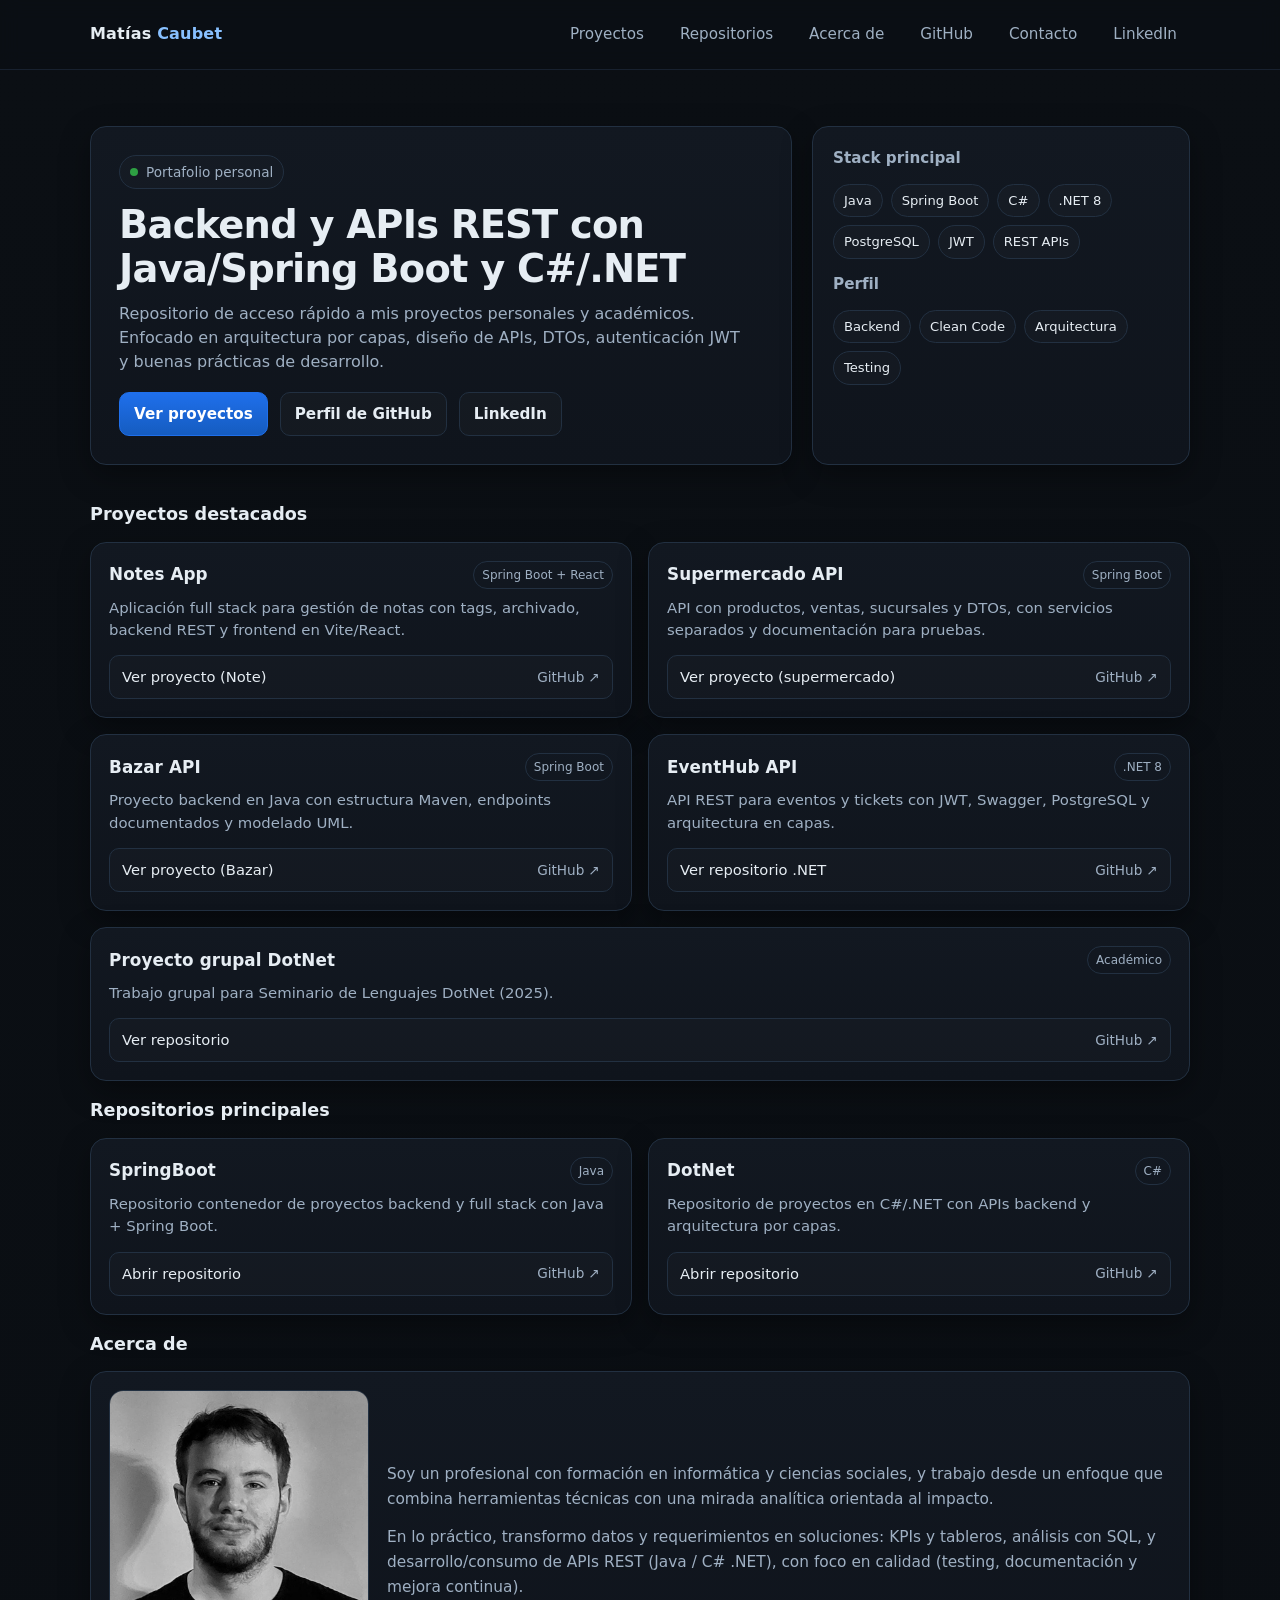
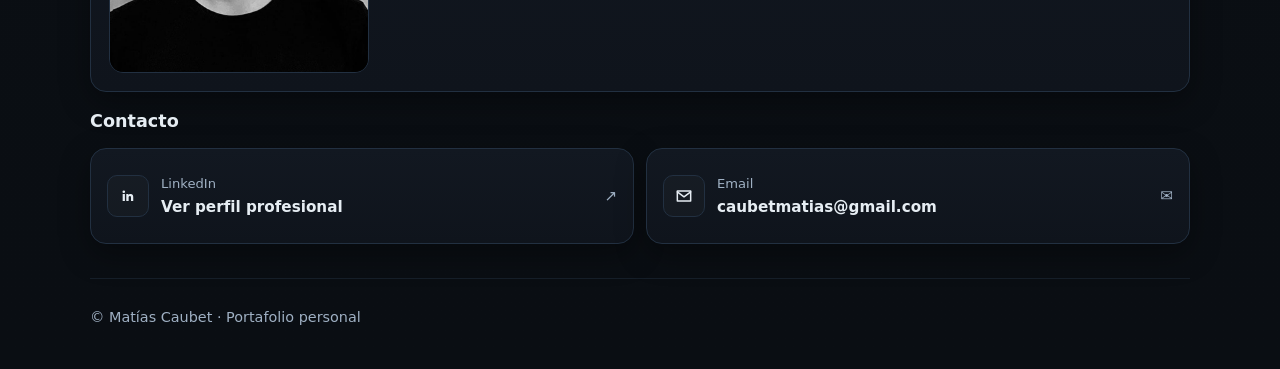
==== index.html @ b103e699 "mejoras a la seccion de contacto" ====
<!DOCTYPE html>
<html lang="es">
<head>
  <meta charset="UTF-8" />
  <meta name="viewport" content="width=device-width, initial-scale=1.0" />
  <title>Matías Caubet | Portafolio personal</title>
  <meta name="description" content="Portafolio personal de Matías Caubet: proyectos backend en Java/Spring Boot y C#/.NET." />
  <link rel="stylesheet" href="styles.css" />
</head>
<body>
  <header class="topbar">
    <div class="container topbar-inner">
      <div class="brand">Matías <span>Caubet</span></div>
      <nav class="nav">
  	<a href="#proyectos">Proyectos</a>
  	<a href="#repos">Repositorios</a>
	<a href="#acerca">Acerca de</a>
  	<a href="https://github.com/MatiasCaubet" target="_blank" rel="noreferrer">GitHub</a>
	<a href="#contacto">Contacto</a>
  	<a href="https://www.linkedin.com/in/matias-caubet" target="_blank" rel="noreferrer">LinkedIn</a>
      </nav>
    </div>
  </header>

  <main class="container">
    <section class="hero">
      <div class="hero-card">
        <div class="eyebrow"><span class="dot"></span> Portafolio personal</div>
        <h1>Backend y APIs REST con Java/Spring Boot y C#/.NET</h1>
        <p class="subtitle">
          Repositorio de acceso rápido a mis proyectos personales y académicos. Enfocado en arquitectura por capas,
          diseño de APIs, DTOs, autenticación JWT y buenas prácticas de desarrollo.
        </p>
        <div class="cta-row">
          <a class="btn primary" href="#proyectos">Ver proyectos</a>
          <a class="btn secondary" href="https://github.com/MatiasCaubet" target="_blank" rel="noreferrer">Perfil de GitHub</a>
	  <a class="btn secondary" href="https://www.linkedin.com/in/TU-USUARIO" target="_blank" rel="noreferrer">LinkedIn</a>	
        </div>
      </div>

      <aside class="side-card">
        <p class="side-title">Stack principal</p>
        <div class="stack">
          <span class="chip">Java</span>
          <span class="chip">Spring Boot</span>
          <span class="chip">C#</span>
          <span class="chip">.NET 8</span>
          <span class="chip">PostgreSQL</span>
          <span class="chip">JWT</span>
          <span class="chip">REST APIs</span>
        </div>

        <p class="side-title">Perfil</p>
        <div class="stack">
          <span class="chip">Backend</span>
          <span class="chip">Clean Code</span>
          <span class="chip">Arquitectura</span>
          <span class="chip">Testing</span>
        </div>
      </aside>
    </section>
    <section id="proyectos" class="section">
      <h2>Proyectos destacados</h2>
      <div class="grid">
        <article class="card">
          <div class="card-header">
            <h3 class="card-title">Notes App</h3>
            <span class="badge">Spring Boot + React</span>
          </div>
          <p>Aplicación full stack para gestión de notas con tags, archivado, backend REST y frontend en Vite/React.</p>
          <div class="links">
            <a class="repo-link" href="https://github.com/MatiasCaubet/SpringBoot/tree/main/Note" target="_blank" rel="noreferrer">
              <span>Ver proyecto (Note)</span>
              <span>GitHub ↗</span>
            </a>
          </div>
        </article>

        <article class="card">
          <div class="card-header">
            <h3 class="card-title">Supermercado API</h3>
            <span class="badge">Spring Boot</span>
          </div>
          <p>API con productos, ventas, sucursales y DTOs, con servicios separados y documentación para pruebas.</p>
          <div class="links">
            <a class="repo-link" href="https://github.com/MatiasCaubet/SpringBoot/tree/main/supermercado" target="_blank" rel="noreferrer">
              <span>Ver proyecto (supermercado)</span>
              <span>GitHub ↗</span>
            </a>
          </div>
        </article>

        <article class="card">
          <div class="card-header">
            <h3 class="card-title">Bazar API</h3>
            <span class="badge">Spring Boot</span>
          </div>
          <p>Proyecto backend en Java con estructura Maven, endpoints documentados y modelado UML.</p>
          <div class="links">
            <a class="repo-link" href="https://github.com/MatiasCaubet/SpringBoot/tree/main/Bazar" target="_blank" rel="noreferrer">
              <span>Ver proyecto (Bazar)</span>
              <span>GitHub ↗</span>
            </a>
          </div>
        </article>

        <article class="card">
          <div class="card-header">
            <h3 class="card-title">EventHub API</h3>
            <span class="badge">.NET 8</span>
          </div>
          <p>API REST para eventos y tickets con JWT, Swagger, PostgreSQL y arquitectura en capas.</p>
          <div class="links">
            <a class="repo-link" href="https://github.com/MatiasCaubet/DotNet" target="_blank" rel="noreferrer">
              <span>Ver repositorio .NET</span>
              <span>GitHub ↗</span>
            </a>
          </div>
        </article>

        <article class="card full">
          <div class="card-header">
            <h3 class="card-title">Proyecto grupal DotNet</h3>
            <span class="badge">Académico</span>
          </div>
          <p>Trabajo grupal para Seminario de Lenguajes DotNet (2025).</p>
          <div class="links">
            <a class="repo-link" href="https://github.com/MatiasCaubet/ProyectoDotNet-grupal" target="_blank" rel="noreferrer">
              <span>Ver repositorio</span>
              <span>GitHub ↗</span>
            </a>
          </div>
        </article>
      </div>
    </section>

    <section id="repos" class="section">
      <h2>Repositorios principales</h2>

      <div class="grid">
        <article class="card">
          <div class="card-header">
            <h3 class="card-title">SpringBoot</h3>
            <span class="badge">Java</span>
          </div>
          <p>Repositorio contenedor de proyectos backend y full stack con Java + Spring Boot.</p>
          <div class="links">
            <a class="repo-link" href="https://github.com/MatiasCaubet/SpringBoot" target="_blank" rel="noreferrer">
              <span>Abrir repositorio</span>
              <span>GitHub ↗</span>
            </a>
          </div>
        </article>

        <article class="card">
          <div class="card-header">
            <h3 class="card-title">DotNet</h3>
            <span class="badge">C#</span>
          </div>
          <p>Repositorio de proyectos en C#/.NET con APIs backend y arquitectura por capas.</p>
          <div class="links">
            <a class="repo-link" href="https://github.com/MatiasCaubet/DotNet" target="_blank" rel="noreferrer">
              <span>Abrir repositorio</span>
              <span>GitHub ↗</span>
            </a>
          </div>
        </article>
      </div>
    </section>
    <section id="acerca" class="section">
  <h2>Acerca de</h2>
  <div class="about-card">
    <div class="about-image-wrap">
      <img src="imagenMatias.jpg" alt="Foto de Matías Caubet" class="about-image" />
    </div>
    <div class="about-content">
      <p>
        Soy un profesional con formación en informática y ciencias sociales, y trabajo desde un enfoque que combina herramientas técnicas con una mirada analítica orientada 	al impacto.
      </p>
      <p>
        En lo práctico, transformo datos y requerimientos en soluciones: KPIs y tableros, análisis con SQL, y desarrollo/consumo de APIs REST (Java / C# .NET), con foco en 	calidad (testing, documentación y mejora continua).
      </p>
    </div>
  </div>
</section>
<section id="contacto" class="section">
  <h2>Contacto</h2>
  <div class="contact-grid">
    <a class="contact-card" href="https://www.linkedin.com/in/matias-caubet" target="_blank" rel="noreferrer">
      <div class="contact-left">
        <span class="contact-icon" aria-hidden="true">
          <svg viewBox="0 0 24 24" fill="currentColor">
            <path d="M6.94 8.5a1.56 1.56 0 1 1 0-3.12 1.56 1.56 0 0 1 0 3.12Zm-1.34 1.2h2.68V18H5.6V9.7Zm4.36 0h2.56v1.13h.04c.36-.67 1.23-1.38 2.53-1.38 2.7 0 3.2 1.78 3.2 4.08V18H15.6v-3.95c0-.94-.02-2.16-1.31-2.16-1.32 0-1.53 1.03-1.53 2.1V18H9.96V9.7Z"/>
          </svg>
        </span>
        <div>
          <p class="contact-label">LinkedIn</p>
          <p class="contact-value">Ver perfil profesional</p>
        </div>
      </div>
      <span class="contact-arrow">↗</span>
    </a>

    <a class="contact-card" href="mailto:caubetmatias@gmail.com">
      <div class="contact-left">
        <span class="contact-icon" aria-hidden="true">
          <svg viewBox="0 0 24 24" fill="none" stroke="currentColor" stroke-width="1.8" stroke-linecap="round" stroke-linejoin="round">
            <path d="M4 6h16v12H4z"></path>
            <path d="m4 7 8 6 8-6"></path>
          </svg>
        </span>
        <div>
          <p class="contact-label">Email</p>
          <p class="contact-value">caubetmatias@gmail.com</p>
        </div>
      </div>
      <span class="contact-arrow">✉</span>
    </a>
  </div>
</section>
    <footer class="footer">
      <p>© <span id="year"></span> Matías Caubet · Portafolio personal</p>
    </footer>
  </main>

  <script src="script.js"></script>
</body>
</html>
---- styles.css ----
:root {
  --bg: #0b0f14;
  --panel: #121821;
  --panel-2: #0f141c;
  --border: #223041;
  --text: #e6edf3;
  --muted: #9fb0c3;
  --accent: #4da3ff;
  --accent-2: #88c0ff;
  --ok: #2ea043;
  --shadow: 0 10px 30px rgba(0, 0, 0, 0.35);
  --radius: 16px;
  --max: 1100px;
}

* {
  box-sizing: border-box;
}

html {
  scroll-behavior: smooth;
}

body {
  margin: 0;
  background: linear-gradient(180deg, #0b0f14 0%, #0a0e13 100%);
  color: var(--text);
  font-family: Inter, ui-sans-serif, system-ui, -apple-system, Segoe UI, Roboto, Arial, sans-serif;
  line-height: 1.5;
}

a {
  color: inherit;
  text-decoration: none;
}

.container {
  width: min(var(--max), calc(100% - 32px));
  margin: 0 auto;
}

.topbar {
  position: sticky;
  top: 0;
  z-index: 20;
  backdrop-filter: blur(10px);
  background: rgba(11, 15, 20, 0.7);
  border-bottom: 1px solid rgba(34, 48, 65, 0.6);
}

.topbar-inner {
  display: flex;
  align-items: center;
  justify-content: space-between;
  padding: 14px 0;
}

.brand {
  font-weight: 700;
  letter-spacing: 0.2px;
}

.brand span {
  color: var(--accent-2);
  font-weight: 600;
}

.nav {
  display: flex;
  gap: 10px;
  flex-wrap: wrap;
}

.nav a {
  color: var(--muted);
  border: 1px solid transparent;
  padding: 8px 12px;
  border-radius: 10px;
  transition: 0.2s ease;
  font-size: 0.95rem;
}

.nav a:hover {
  color: var(--text);
  border-color: var(--border);
  background: rgba(255, 255, 255, 0.02);
}

.hero {
  padding: 56px 0 28px;
  display: grid;
  grid-template-columns: 1.3fr 0.7fr;
  gap: 20px;
}

.hero-card,
.side-card,
.card {
  background: linear-gradient(180deg, var(--panel), var(--panel-2));
  border: 1px solid var(--border);
  border-radius: var(--radius);
  box-shadow: var(--shadow);
}

.hero-card {
  padding: 28px;
}

.eyebrow {
  display: inline-flex;
  align-items: center;
  gap: 8px;
  font-size: 0.85rem;
  color: var(--muted);
  border: 1px solid var(--border);
  border-radius: 999px;
  padding: 6px 10px;
  margin-bottom: 14px;
  background: rgba(255, 255, 255, 0.01);
}

.dot {
  width: 8px;
  height: 8px;
  border-radius: 50%;
  background: var(--ok);
  display: inline-block;
}

h1 {
  margin: 0 0 10px;
  font-size: clamp(1.65rem, 3vw, 2.4rem);
  line-height: 1.15;
  letter-spacing: -0.02em;
}

.subtitle {
  margin: 0 0 18px;
  max-width: 62ch;
  color: var(--muted);
}

.cta-row {
  display: flex;
  gap: 12px;
  flex-wrap: wrap;
  margin-top: 14px;
}

.btn {
  display: inline-flex;
  align-items: center;
  justify-content: center;
  gap: 8px;
  padding: 10px 14px;
  border-radius: 10px;
  border: 1px solid var(--border);
  transition: 0.2s ease;
  font-weight: 600;
  font-size: 0.95rem;
}

.btn.primary {
  background: linear-gradient(180deg, #1f6feb, #155cc0);
  border-color: #1f6feb;
  color: #fff;
}

.btn.primary:hover {
  filter: brightness(1.07);
  transform: translateY(-1px);
}

.btn.secondary {
  color: var(--text);
  background: rgba(255, 255, 255, 0.02);
}

.btn.secondary:hover {
  background: rgba(255, 255, 255, 0.04);
  border-color: #33475e;
}

.side-card {
  padding: 20px;
  display: grid;
  gap: 14px;
  align-content: start;
}

.side-title {
  margin: 0;
  font-size: 0.95rem;
  color: var(--muted);
  font-weight: 600;
}

.stack {
  display: flex;
  gap: 8px;
  flex-wrap: wrap;
}

.chip {
  font-size: 0.82rem;
  border: 1px solid var(--border);
  background: rgba(255, 255, 255, 0.015);
  color: var(--text);
  border-radius: 999px;
  padding: 6px 10px;
}

.section {
  padding: 8px 0;
}

.section h2 {
  margin: 0 0 14px;
  font-size: 1.1rem;
}

.grid {
  display: grid;
  grid-template-columns: repeat(12, 1fr);
  gap: 16px;
}

.card {
  grid-column: span 6;
  padding: 18px;
  transition: 0.2s ease;
}

.card:hover {
  transform: translateY(-2px);
  border-color: #31506d;
}

.card.full {
  grid-column: span 12;
}

.card-header {
  display: flex;
  align-items: center;
  justify-content: space-between;
  gap: 12px;
  margin-bottom: 8px;
}

.card-title {
  margin: 0;
  font-size: 1.05rem;
  letter-spacing: 0.1px;
}

.badge {
  border: 1px solid var(--border);
  color: var(--muted);
  border-radius: 999px;
  padding: 4px 8px;
  font-size: 0.75rem;
  white-space: nowrap;
}

.card p {
  margin: 0;
  color: var(--muted);
  font-size: 0.93rem;
}

.links {
  display: grid;
  gap: 8px;
  margin-top: 14px;
}

.repo-link {
  display: flex;
  align-items: center;
  justify-content: space-between;
  gap: 12px;
  padding: 10px 12px;
  border: 1px solid var(--border);
  border-radius: 10px;
  background: rgba(255, 255, 255, 0.015);
  transition: 0.2s ease;
  font-size: 0.92rem;
}

.repo-link:hover {
  border-color: #355577;
  background: rgba(255, 255, 255, 0.03);
}

.repo-link span:last-child {
  color: var(--muted);
  font-size: 0.85rem;
}

.footer {
  padding: 28px 0 40px;
  color: var(--muted);
  font-size: 0.9rem;
  border-top: 1px solid rgba(34, 48, 65, 0.5);
  margin-top: 26px;
}

.footer p {
  margin: 0;
}

@media (max-width: 900px) {
  .hero {
    grid-template-columns: 1fr;
  }

  .card {
    grid-column: span 12;
  }
}
.about-card {
  display: grid;
  grid-template-columns: 260px 1fr;
  gap: 18px;
  padding: 18px;
  background: linear-gradient(180deg, var(--panel), var(--panel-2));
  border: 1px solid var(--border);
  border-radius: var(--radius);
  box-shadow: var(--shadow);
}

.about-image-wrap {
  border-radius: 14px;
  overflow: hidden;
  border: 1px solid var(--border);
  background: rgba(255, 255, 255, 0.02);
  min-height: 260px;
}

.about-image {
  width: 100%;
  height: 100%;
  object-fit: cover;
  display: block;
}

.about-content {
  display: flex;
  flex-direction: column;
  justify-content: center;
}

.about-content p {
  margin: 0;
  color: var(--muted);
  font-size: 0.96rem;
  line-height: 1.65;
}

.about-content p + p {
  margin-top: 12px;
}

@media (max-width: 900px) {
  .about-card {
    grid-template-columns: 1fr;
  }

  .about-image-wrap {
    min-height: 320px;
  }
}
.contact-grid {
  display: grid;
  grid-template-columns: repeat(12, 1fr);
  gap: 12px;
}

.contact-card {
  grid-column: span 6;
  display: flex;
  align-items: center;
  justify-content: space-between;
  gap: 12px;
  padding: 14px 16px;
  min-height: 96px;
  border-radius: var(--radius);
  border: 1px solid var(--border);
  background: linear-gradient(180deg, var(--panel), var(--panel-2));
  box-shadow: var(--shadow);
  transition: 0.2s ease;
  text-decoration: none;
  color: inherit;
}

.contact-card:hover {
  transform: translateY(-2px);
  border-color: #355577;
}

.contact-left {
  display: flex;
  align-items: center;
  gap: 12px;
  min-width: 0;
}

.contact-icon {
  width: 42px;
  height: 42px;
  border-radius: 10px;
  border: 1px solid var(--border);
  display: grid;
  place-items: center;
  color: var(--text);
  background: rgba(255, 255, 255, 0.02);
  flex-shrink: 0;
}

.contact-icon svg {
  width: 20px;
  height: 20px;
}

.contact-icon i {
  font-size: 20px;
  line-height: 1;
}

.contact-label {
  margin: 0;
  color: var(--muted);
  font-size: 0.82rem;
}

.contact-value {
  margin: 2px 0 0;
  color: var(--text);
  font-weight: 600;
  font-size: 0.95rem;
}

.contact-arrow {
  color: var(--muted);
  font-size: 0.95rem;
  flex-shrink: 0;
}

@media (max-width: 900px) {
  .contact-card {
    grid-column: span 12;
  }
}
.contact-card svg {
  max-width: 20px;
  max-height: 20px;
}
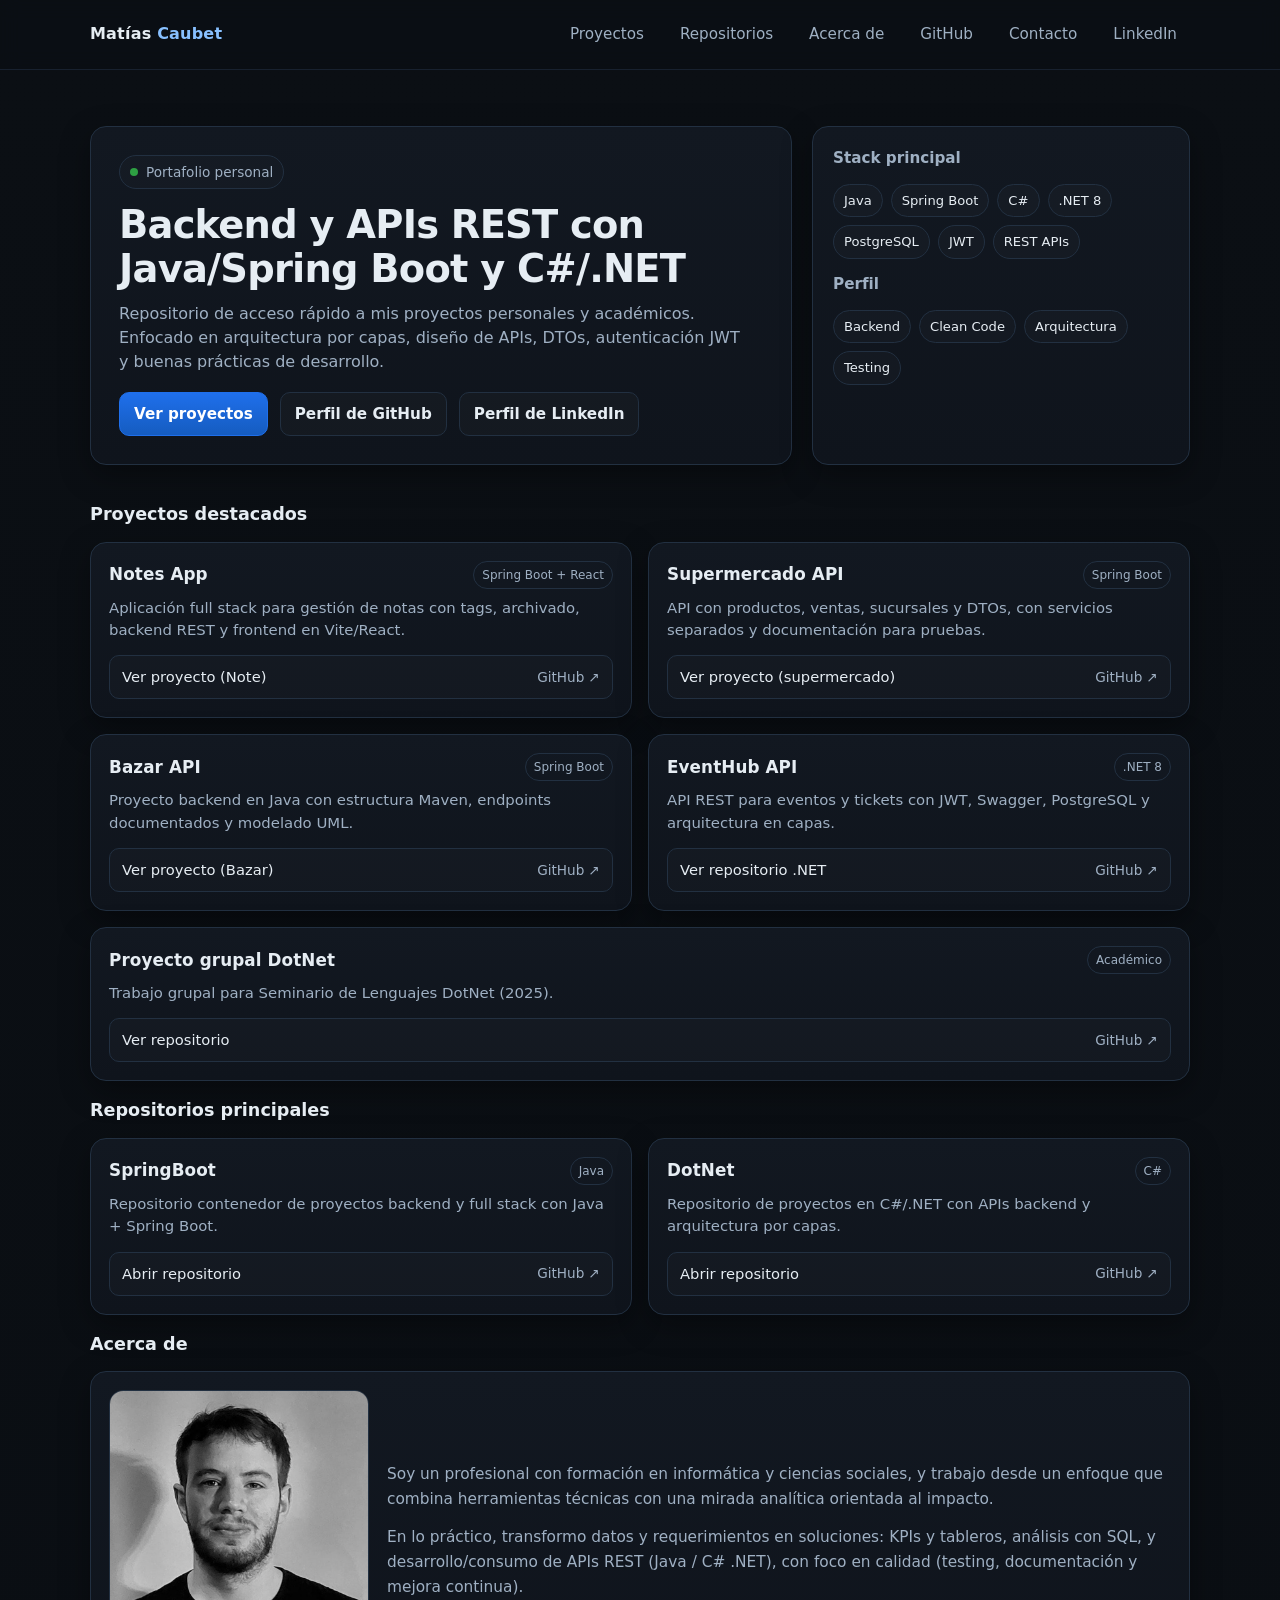
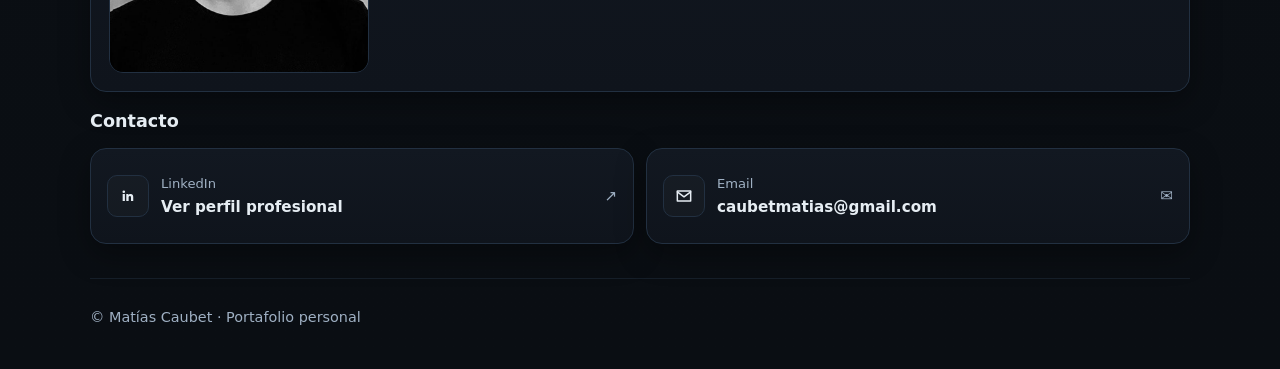
==== commit c18315d8: "mejoras a la seccion de contacto" ====
--- a/index.html
+++ b/index.html
@@ -34,7 +34,7 @@
         <div class="cta-row">
           <a class="btn primary" href="#proyectos">Ver proyectos</a>
           <a class="btn secondary" href="https://github.com/MatiasCaubet" target="_blank" rel="noreferrer">Perfil de GitHub</a>
-	  <a class="btn secondary" href="https://www.linkedin.com/in/TU-USUARIO" target="_blank" rel="noreferrer">LinkedIn</a>	
+	  <a class="btn secondary" href="https://www.linkedin.com/in/matias-caubet" target="_blank" rel="noreferrer">Perfil de LinkedIn</a>	
         </div>
       </div>
 
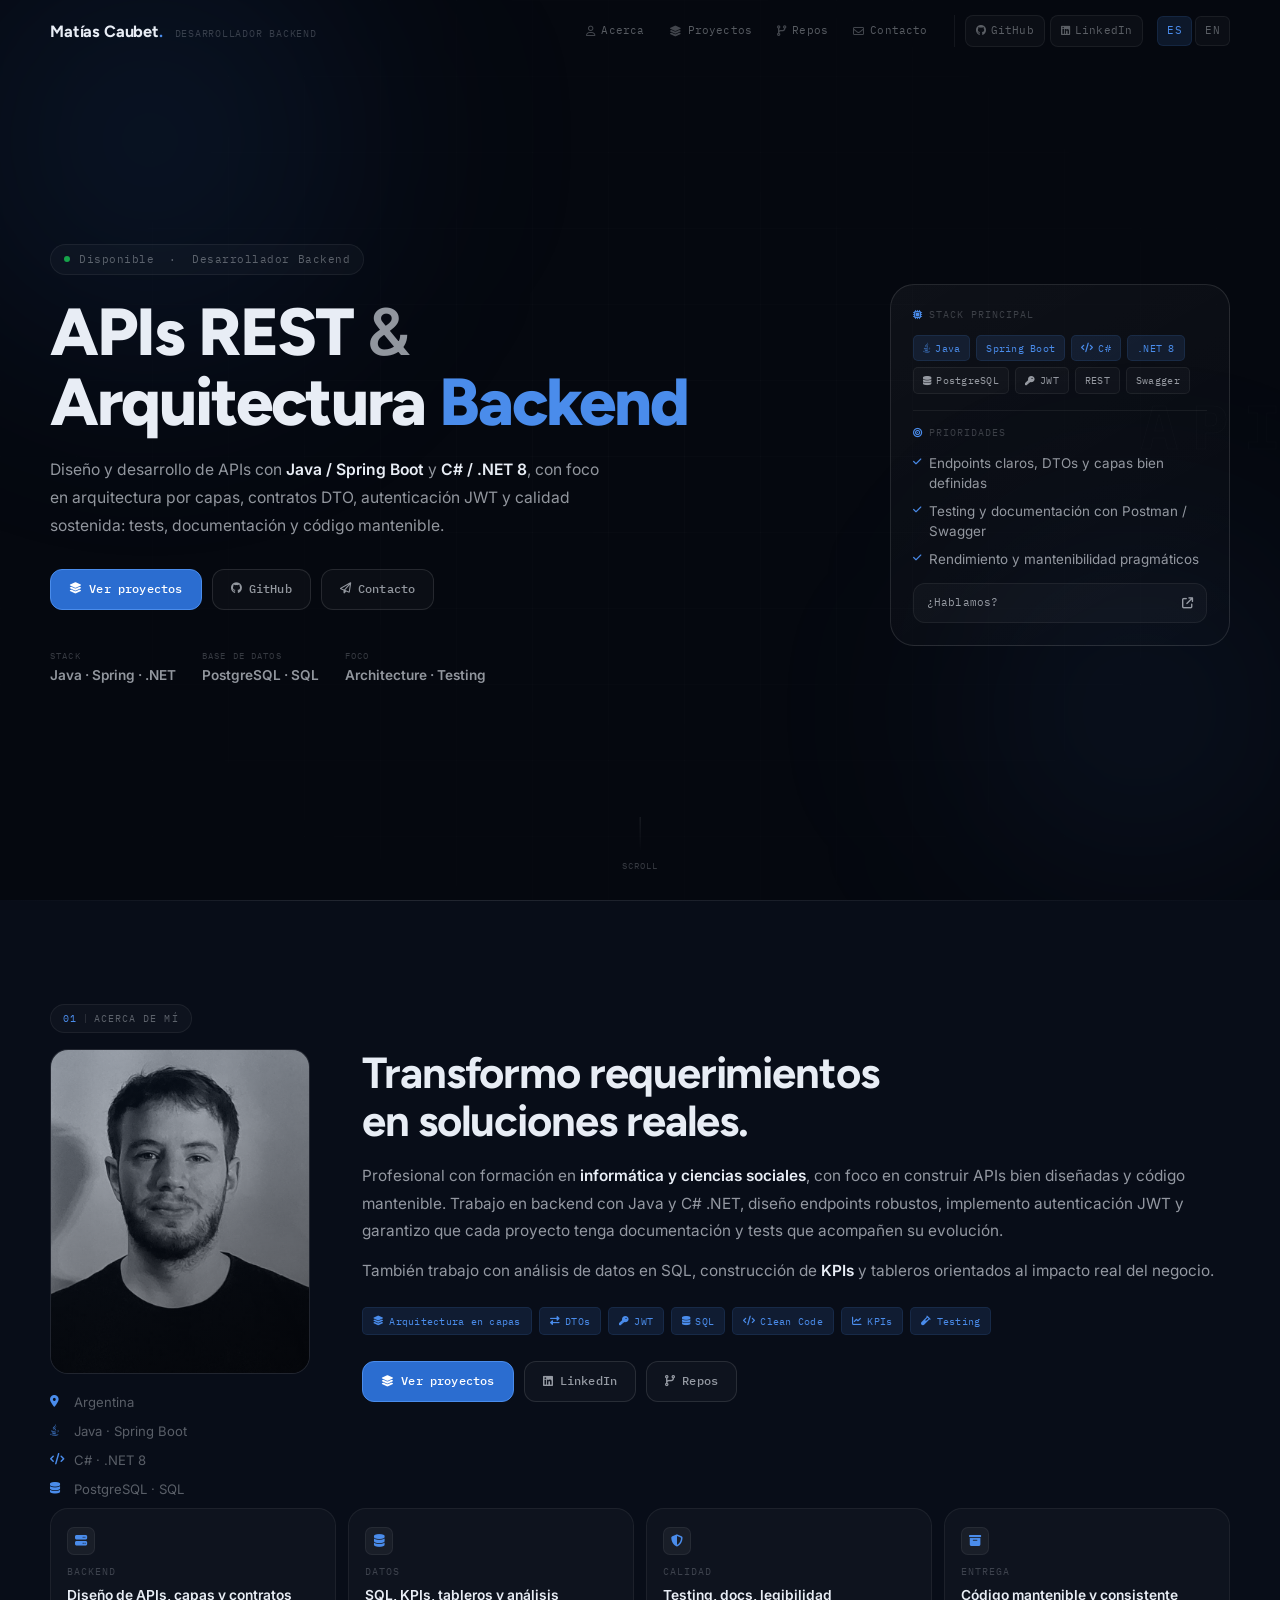
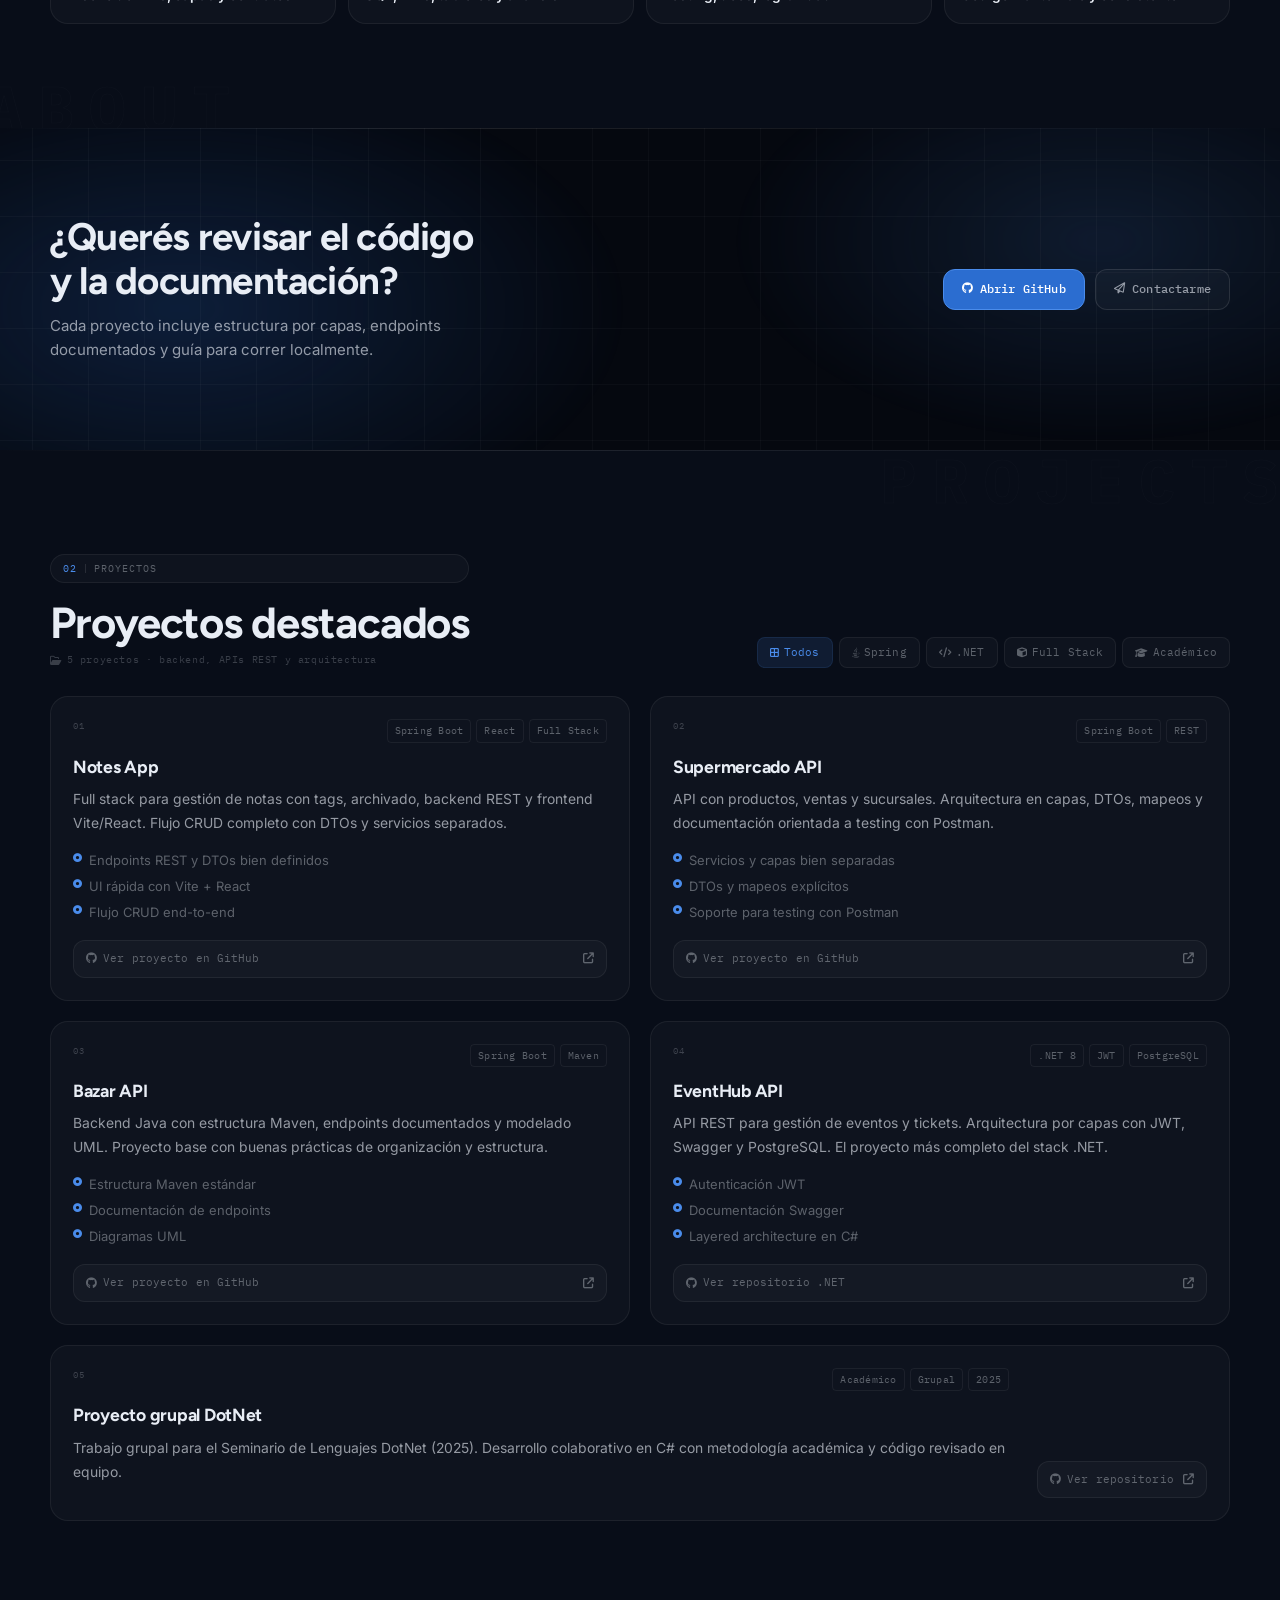
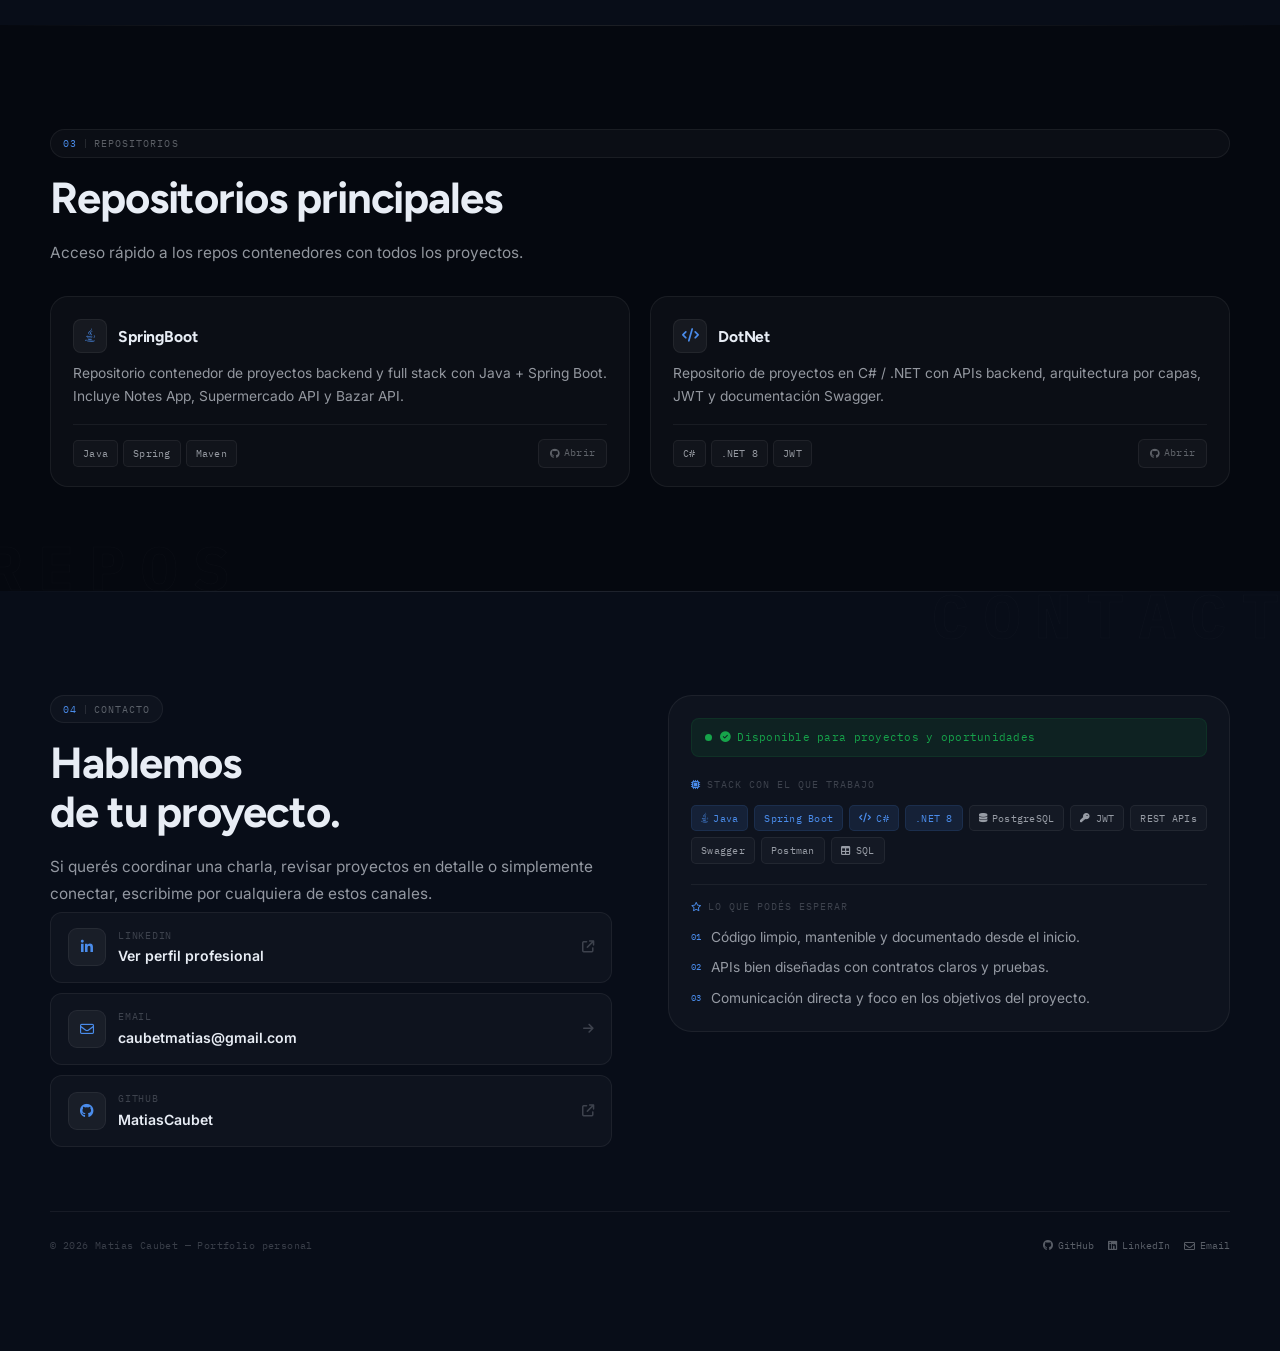
==== commit af99884d: "version 2.0" ====
--- a/index.html
+++ b/index.html
@@ -3,226 +3,606 @@
 <head>
   <meta charset="UTF-8" />
   <meta name="viewport" content="width=device-width, initial-scale=1.0" />
-  <title>Matías Caubet | Portafolio personal</title>
-  <meta name="description" content="Portafolio personal de Matías Caubet: proyectos backend en Java/Spring Boot y C#/.NET." />
+  <title>Matías Caubet | Desarrollador Backend</title>
+  <meta name="description" content="Portfolio de Matías Caubet — Backend APIs con Java/Spring Boot y C#/.NET." />
+
+  <!--
+    TYPOGRAPHY SYSTEM (all upright, no italics):
+    ├─ Figtree         → títulos (geométrica humanista, moderna y seria)
+    ├─ Inter           → cuerpo / descripciones (legibilidad óptima en tech)
+    └─ IBM Plex Mono   → UI, botones, labels, tags (precisión corporativa)
+  -->
+  <link rel="preconnect" href="https://fonts.googleapis.com" />
+  <link rel="preconnect" href="https://fonts.gstatic.com" crossorigin />
+  <link href="https://fonts.googleapis.com/css2?family=Figtree:wght@400;500;600;700;800;900&family=Inter:wght@300;400;500;600;700&family=IBM+Plex+Mono:wght@300;400;500;600&display=swap" rel="stylesheet" />
+
+  <!-- Font Awesome Free 6 -->
+  <link rel="stylesheet" href="https://cdnjs.cloudflare.com/ajax/libs/font-awesome/6.5.2/css/all.min.css" crossorigin="anonymous" referrerpolicy="no-referrer" />
+
   <link rel="stylesheet" href="styles.css" />
 </head>
+
 <body>
-  <header class="topbar">
-    <div class="container topbar-inner">
-      <div class="brand">Matías <span>Caubet</span></div>
-      <nav class="nav">
-  	<a href="#proyectos">Proyectos</a>
-  	<a href="#repos">Repositorios</a>
-	<a href="#acerca">Acerca de</a>
-  	<a href="https://github.com/MatiasCaubet" target="_blank" rel="noreferrer">GitHub</a>
-	<a href="#contacto">Contacto</a>
-  	<a href="https://www.linkedin.com/in/matias-caubet" target="_blank" rel="noreferrer">LinkedIn</a>
+  <a class="skip" href="#hero">Saltar al contenido</a>
+
+  <!-- ════════════════ NAV ════════════════ -->
+  <header class="topbar" data-elevate>
+    <div class="wrap topbar-inner">
+
+      <div class="brand">
+        Matías Caubet<span class="brand-dot">.</span>
+        <span class="brand-tag">Desarrollador Backend</span>
+      </div>
+
+      <button class="nav-toggle" type="button" aria-label="Abrir menú" aria-expanded="false" data-nav-toggle>
+        <i class="fa-solid fa-bars"></i>
+      </button>
+
+      <nav class="nav" data-nav aria-label="Navegación principal">
+        <a href="#about"><i class="fa-regular fa-user"></i>Acerca</a>
+        <a href="#projects"><i class="fa-solid fa-layer-group"></i>Proyectos</a>
+        <a href="#repos"><i class="fa-solid fa-code-branch"></i>Repos</a>
+        <a href="#contact"><i class="fa-regular fa-envelope"></i>Contacto</a>
       </nav>
+
+      <div class="nav-ext">
+        <a href="https://github.com/MatiasCaubet" target="_blank" rel="noreferrer">
+          <i class="fa-brands fa-github"></i>GitHub
+        </a>
+        <a href="https://www.linkedin.com/in/matias-caubet" target="_blank" rel="noreferrer">
+          <i class="fa-brands fa-linkedin"></i>LinkedIn
+        </a>
+      </div>
+
+      <div class="lang-switch" aria-label="Cambiar idioma">
+  	<a class="lang-btn active" href="/">ES</a>
+  	<a class="lang-btn" href="/en/">EN</a>
+      </div>
     </div>
   </header>
 
-  <main class="container">
-    <section class="hero">
-      <div class="hero-card">
-        <div class="eyebrow"><span class="dot"></span> Portafolio personal</div>
-        <h1>Backend y APIs REST con Java/Spring Boot y C#/.NET</h1>
-        <p class="subtitle">
-          Repositorio de acceso rápido a mis proyectos personales y académicos. Enfocado en arquitectura por capas,
-          diseño de APIs, DTOs, autenticación JWT y buenas prácticas de desarrollo.
-        </p>
-        <div class="cta-row">
-          <a class="btn primary" href="#proyectos">Ver proyectos</a>
-          <a class="btn secondary" href="https://github.com/MatiasCaubet" target="_blank" rel="noreferrer">Perfil de GitHub</a>
-	  <a class="btn secondary" href="https://www.linkedin.com/in/matias-caubet" target="_blank" rel="noreferrer">Perfil de LinkedIn</a>	
-        </div>
-      </div>
-
-      <aside class="side-card">
-        <p class="side-title">Stack principal</p>
-        <div class="stack">
-          <span class="chip">Java</span>
-          <span class="chip">Spring Boot</span>
-          <span class="chip">C#</span>
-          <span class="chip">.NET 8</span>
-          <span class="chip">PostgreSQL</span>
-          <span class="chip">JWT</span>
-          <span class="chip">REST APIs</span>
-        </div>
-
-        <p class="side-title">Perfil</p>
-        <div class="stack">
-          <span class="chip">Backend</span>
-          <span class="chip">Clean Code</span>
-          <span class="chip">Arquitectura</span>
-          <span class="chip">Testing</span>
-        </div>
-      </aside>
+  <main>
+
+    <!-- ════════════════ HERO ════════════════ -->
+    <section id="hero" aria-label="Presentación">
+      <div class="hero-orb hero-orb--1" data-parallax="0.10"></div>
+      <div class="hero-orb hero-orb--2" data-parallax="0.07"></div>
+      <div class="hero-grid" aria-hidden="true"></div>
+      <span class="ghost ghost-hero" data-parallax="0.04" aria-hidden="true">API</span>
+
+      <div class="wrap">
+        <div class="hero-inner">
+
+          <div>
+            <div class="hero-tag reveal">
+              <span class="pulse"></span>
+              Disponible &nbsp;·&nbsp; Desarrollador Backend
+            </div>
+
+            <h1 class="hero-title reveal d1">
+              APIs REST <span class="dm">&</span><br>
+              Arquitectura <span class="hl">Backend</span>
+            </h1>
+
+            <p class="hero-sub reveal d2">
+              Diseño y desarrollo de APIs con <strong>Java / Spring Boot</strong> y <strong>C# / .NET 8</strong>,
+              con foco en arquitectura por capas, contratos DTO, autenticación JWT
+              y calidad sostenida: tests, documentación y código mantenible.
+            </p>
+
+            <div class="hero-cta reveal d3">
+              <a class="btn primary" href="#projects">
+                <i class="fa-solid fa-layer-group"></i>Ver proyectos
+              </a>
+              <a class="btn secondary" href="https://github.com/MatiasCaubet" target="_blank" rel="noreferrer">
+                <i class="fa-brands fa-github"></i>GitHub
+              </a>
+              <a class="btn secondary" href="#contact">
+                <i class="fa-regular fa-paper-plane"></i>Contacto
+              </a>
+            </div>
+
+            <div class="hero-meta reveal d4">
+              <div class="meta-item">
+                <span class="meta-label">Stack</span>
+                <span class="meta-val">Java · Spring · .NET</span>
+              </div>
+              <div class="meta-item">
+                <span class="meta-label">Base de datos</span>
+                <span class="meta-val">PostgreSQL · SQL</span>
+              </div>
+              <div class="meta-item">
+                <span class="meta-label">Foco</span>
+                <span class="meta-val">Architecture · Testing</span>
+              </div>
+            </div>
+          </div>
+
+          <aside class="hero-panel reveal d2" aria-label="Resumen técnico">
+            <p class="panel-lbl"><i class="fa-solid fa-microchip"></i>Stack principal</p>
+            <div class="chip-row">
+              <span class="chip hi"><i class="fa-brands fa-java"></i>Java</span>
+              <span class="chip hi">Spring Boot</span>
+              <span class="chip hi"><i class="fa-solid fa-code"></i>C#</span>
+              <span class="chip hi">.NET 8</span>
+              <span class="chip"><i class="fa-solid fa-database"></i>PostgreSQL</span>
+              <span class="chip"><i class="fa-solid fa-key"></i>JWT</span>
+              <span class="chip">REST</span>
+              <span class="chip">Swagger</span>
+            </div>
+            <hr class="panel-hr" />
+            <p class="panel-lbl"><i class="fa-solid fa-bullseye"></i>Prioridades</p>
+            <ul class="panel-list">
+              <li><i class="fa-solid fa-check"></i>Endpoints claros, DTOs y capas bien definidas</li>
+              <li><i class="fa-solid fa-check"></i>Testing y documentación con Postman / Swagger</li>
+              <li><i class="fa-solid fa-check"></i>Rendimiento y mantenibilidad pragmáticos</li>
+            </ul>
+            <a class="panel-cta" href="#contact">
+              <span>¿Hablamos?</span>
+              <i class="fa-solid fa-arrow-up-right-from-square"></i>
+            </a>
+          </aside>
+
+        </div>
+      </div>
+
+      <div class="scroll-cue" aria-hidden="true">
+        <div class="scroll-cue-line"></div>
+        <span>scroll</span>
+      </div>
     </section>
-    <section id="proyectos" class="section">
-      <h2>Proyectos destacados</h2>
-      <div class="grid">
-        <article class="card">
-          <div class="card-header">
-            <h3 class="card-title">Notes App</h3>
-            <span class="badge">Spring Boot + React</span>
-          </div>
-          <p>Aplicación full stack para gestión de notas con tags, archivado, backend REST y frontend en Vite/React.</p>
-          <div class="links">
-            <a class="repo-link" href="https://github.com/MatiasCaubet/SpringBoot/tree/main/Note" target="_blank" rel="noreferrer">
-              <span>Ver proyecto (Note)</span>
-              <span>GitHub ↗</span>
+
+    <!-- ════════════════ ABOUT (con foto) ════════════════ -->
+    <section id="about">
+      <span class="ghost ghost-about" data-parallax="-0.05" aria-hidden="true">ABOUT</span>
+      <div class="wrap">
+
+        <div class="section-eyebrow reveal">
+          <span class="eyebrow-num">01</span>
+          <span class="eyebrow-sep"></span>
+          Acerca de mí
+        </div>
+
+        <!-- foto + texto -->
+        <div class="about-inner">
+
+          <!-- columna foto -->
+          <div class="about-photo-col reveal">
+            <div class="photo-frame">
+              <img src="imagenMatias.jpg" alt="Foto de Matías Caubet" loading="lazy"
+                   onerror="this.style.display='none'" />
+
+            </div>
+            <div class="photo-facts">
+              <div class="photo-fact">
+                <i class="fa-solid fa-location-dot"></i>
+                <span>Argentina</span>
+              </div>
+              <div class="photo-fact">
+                <i class="fa-brands fa-java"></i>
+                <span>Java · Spring Boot</span>
+              </div>
+              <div class="photo-fact">
+                <i class="fa-solid fa-code"></i>
+                <span>C# · .NET 8</span>
+              </div>
+              <div class="photo-fact">
+                <i class="fa-solid fa-database"></i>
+                <span>PostgreSQL · SQL</span>
+              </div>
+            </div>
+          </div>
+
+          <!-- columna texto -->
+          <div class="about-text">
+            <h2 class="section-title reveal d1">Transformo requerimientos<br>en soluciones reales.</h2>
+
+            <p class="about-body reveal d2">
+              Profesional con formación en <strong>informática y ciencias sociales</strong>,
+              con foco en construir APIs bien diseñadas y código mantenible.
+              Trabajo en backend con Java y C# .NET, diseño endpoints robustos,
+              implemento autenticación JWT y garantizo que cada proyecto tenga
+              documentación y tests que acompañen su evolución.
+            </p>
+            <p class="about-body reveal d2" style="margin-top:-10px;">
+              También trabajo con análisis de datos en SQL, construcción de
+              <strong>KPIs</strong> y tableros orientados al impacto real del negocio.
+            </p>
+
+            <div class="skill-pills reveal d3">
+              <span class="skill-pill"><i class="fa-solid fa-layer-group"></i>Arquitectura en capas</span>
+              <span class="skill-pill"><i class="fa-solid fa-right-left"></i>DTOs</span>
+              <span class="skill-pill"><i class="fa-solid fa-key"></i>JWT</span>
+              <span class="skill-pill"><i class="fa-solid fa-database"></i>SQL</span>
+              <span class="skill-pill"><i class="fa-solid fa-code"></i>Clean Code</span>
+              <span class="skill-pill"><i class="fa-solid fa-chart-line"></i>KPIs</span>
+              <span class="skill-pill"><i class="fa-solid fa-vial"></i>Testing</span>
+            </div>
+
+            <div class="about-actions reveal d4">
+              <a class="btn primary" href="#projects">
+                <i class="fa-solid fa-layer-group"></i>Ver proyectos
+              </a>
+              <a class="btn secondary" href="https://www.linkedin.com/in/matias-caubet" target="_blank" rel="noreferrer">
+                <i class="fa-brands fa-linkedin"></i>LinkedIn
+              </a>
+              <a class="btn secondary" href="#repos">
+                <i class="fa-solid fa-code-branch"></i>Repos
+              </a>
+            </div>
+          </div>
+
+        </div>
+
+        <!-- stat row full-width -->
+        <div class="stat-row reveal d2">
+          <div class="stat-card">
+            <div class="stat-icon"><i class="fa-solid fa-server"></i></div>
+            <div class="stat-key">Backend</div>
+            <div class="stat-val">Diseño de APIs, capas y contratos</div>
+          </div>
+          <div class="stat-card">
+            <div class="stat-icon"><i class="fa-solid fa-database"></i></div>
+            <div class="stat-key">Datos</div>
+            <div class="stat-val">SQL, KPIs, tableros y análisis</div>
+          </div>
+          <div class="stat-card">
+            <div class="stat-icon"><i class="fa-solid fa-shield-halved"></i></div>
+            <div class="stat-key">Calidad</div>
+            <div class="stat-val">Testing, docs, legibilidad</div>
+          </div>
+          <div class="stat-card">
+            <div class="stat-icon"><i class="fa-solid fa-box-archive"></i></div>
+            <div class="stat-key">Entrega</div>
+            <div class="stat-val">Código mantenible y consistente</div>
+          </div>
+        </div>
+
+      </div>
+    </section>
+
+    <!-- ════════════════ CTA BAND ════════════════ -->
+    <section id="cta-band" aria-label="Llamado a la acción">
+      <div class="cta-bg" data-parallax="0.09" aria-hidden="true">
+        <div class="cta-sheen"></div>
+        <div class="cta-lines"></div>
+      </div>
+      <div class="wrap">
+        <div class="cta-inner reveal">
+          <div>
+            <h2 class="cta-title">¿Querés revisar el código<br>y la documentación?</h2>
+            <p class="cta-sub">Cada proyecto incluye estructura por capas, endpoints documentados y guía para correr localmente.</p>
+          </div>
+          <div class="cta-actions">
+            <a class="btn primary" href="https://github.com/MatiasCaubet" target="_blank" rel="noreferrer">
+              <i class="fa-brands fa-github"></i>Abrir GitHub
             </a>
-          </div>
-        </article>
-
-        <article class="card">
-          <div class="card-header">
-            <h3 class="card-title">Supermercado API</h3>
-            <span class="badge">Spring Boot</span>
-          </div>
-          <p>API con productos, ventas, sucursales y DTOs, con servicios separados y documentación para pruebas.</p>
-          <div class="links">
-            <a class="repo-link" href="https://github.com/MatiasCaubet/SpringBoot/tree/main/supermercado" target="_blank" rel="noreferrer">
-              <span>Ver proyecto (supermercado)</span>
-              <span>GitHub ↗</span>
+            <a class="btn secondary" href="#contact">
+              <i class="fa-regular fa-paper-plane"></i>Contactarme
             </a>
           </div>
-        </article>
-
-        <article class="card">
-          <div class="card-header">
-            <h3 class="card-title">Bazar API</h3>
-            <span class="badge">Spring Boot</span>
-          </div>
-          <p>Proyecto backend en Java con estructura Maven, endpoints documentados y modelado UML.</p>
-          <div class="links">
-            <a class="repo-link" href="https://github.com/MatiasCaubet/SpringBoot/tree/main/Bazar" target="_blank" rel="noreferrer">
-              <span>Ver proyecto (Bazar)</span>
-              <span>GitHub ↗</span>
+        </div>
+      </div>
+    </section>
+
+    <!-- ════════════════ PROJECTS ════════════════ -->
+    <section id="projects">
+      <span class="ghost ghost-projects" data-parallax="0.06" aria-hidden="true">PROJECTS</span>
+      <div class="wrap">
+
+        <div class="sec-header">
+          <div class="sec-header-left">
+            <div class="section-eyebrow reveal">
+              <span class="eyebrow-num">02</span>
+              <span class="eyebrow-sep"></span>
+              Proyectos
+            </div>
+            <h2 class="section-title reveal d1" style="margin-bottom:0;">Proyectos destacados</h2>
+            <span class="sec-count reveal d2">
+              <i class="fa-regular fa-folder-open"></i>
+              5 proyectos · backend, APIs REST y arquitectura
+            </span>
+          </div>
+          <div class="filters reveal d2">
+            <button class="filter-btn active" type="button" data-filter="all">
+              <i class="fa-solid fa-border-all"></i>Todos
+            </button>
+            <button class="filter-btn" type="button" data-filter="spring">
+              <i class="fa-brands fa-java"></i>Spring
+            </button>
+            <button class="filter-btn" type="button" data-filter="dotnet">
+              <i class="fa-solid fa-code"></i>.NET
+            </button>
+            <button class="filter-btn" type="button" data-filter="fullstack">
+              <i class="fa-solid fa-cube"></i>Full Stack
+            </button>
+            <button class="filter-btn" type="button" data-filter="academic">
+              <i class="fa-solid fa-graduation-cap"></i>Académico
+            </button>
+          </div>
+        </div>
+
+        <div class="pgrid">
+
+          <article class="pcard reveal" data-tags="spring fullstack">
+            <div class="pcard-head">
+              <span class="pcard-num">01</span>
+              <div class="pcard-badges">
+                <span class="badge">Spring Boot</span>
+                <span class="badge">React</span>
+                <span class="badge">Full Stack</span>
+              </div>
+            </div>
+            <h3 class="pcard-title">Notes App</h3>
+            <p class="pcard-desc">Full stack para gestión de notas con tags, archivado, backend REST y frontend Vite/React. Flujo CRUD completo con DTOs y servicios separados.</p>
+            <ul class="pcard-bullets">
+              <li><i class="fa-solid fa-circle-dot"></i>Endpoints REST y DTOs bien definidos</li>
+              <li><i class="fa-solid fa-circle-dot"></i>UI rápida con Vite + React</li>
+              <li><i class="fa-solid fa-circle-dot"></i>Flujo CRUD end-to-end</li>
+            </ul>
+            <div class="pcard-links">
+              <a class="pcard-link" href="https://github.com/MatiasCaubet/SpringBoot/tree/main/Note" target="_blank" rel="noreferrer">
+                <span><i class="fa-brands fa-github"></i>Ver proyecto en GitHub</span>
+                <i class="fa-solid fa-arrow-up-right-from-square arr"></i>
+              </a>
+            </div>
+          </article>
+
+          <article class="pcard reveal d1" data-tags="spring">
+            <div class="pcard-head">
+              <span class="pcard-num">02</span>
+              <div class="pcard-badges">
+                <span class="badge">Spring Boot</span>
+                <span class="badge">REST</span>
+              </div>
+            </div>
+            <h3 class="pcard-title">Supermercado API</h3>
+            <p class="pcard-desc">API con productos, ventas y sucursales. Arquitectura en capas, DTOs, mapeos y documentación orientada a testing con Postman.</p>
+            <ul class="pcard-bullets">
+              <li><i class="fa-solid fa-circle-dot"></i>Servicios y capas bien separadas</li>
+              <li><i class="fa-solid fa-circle-dot"></i>DTOs y mapeos explícitos</li>
+              <li><i class="fa-solid fa-circle-dot"></i>Soporte para testing con Postman</li>
+            </ul>
+            <div class="pcard-links">
+              <a class="pcard-link" href="https://github.com/MatiasCaubet/SpringBoot/tree/main/supermercado" target="_blank" rel="noreferrer">
+                <span><i class="fa-brands fa-github"></i>Ver proyecto en GitHub</span>
+                <i class="fa-solid fa-arrow-up-right-from-square arr"></i>
+              </a>
+            </div>
+          </article>
+
+          <article class="pcard reveal" data-tags="spring">
+            <div class="pcard-head">
+              <span class="pcard-num">03</span>
+              <div class="pcard-badges">
+                <span class="badge">Spring Boot</span>
+                <span class="badge">Maven</span>
+              </div>
+            </div>
+            <h3 class="pcard-title">Bazar API</h3>
+            <p class="pcard-desc">Backend Java con estructura Maven, endpoints documentados y modelado UML. Proyecto base con buenas prácticas de organización y estructura.</p>
+            <ul class="pcard-bullets">
+              <li><i class="fa-solid fa-circle-dot"></i>Estructura Maven estándar</li>
+              <li><i class="fa-solid fa-circle-dot"></i>Documentación de endpoints</li>
+              <li><i class="fa-solid fa-circle-dot"></i>Diagramas UML</li>
+            </ul>
+            <div class="pcard-links">
+              <a class="pcard-link" href="https://github.com/MatiasCaubet/SpringBoot/tree/main/Bazar" target="_blank" rel="noreferrer">
+                <span><i class="fa-brands fa-github"></i>Ver proyecto en GitHub</span>
+                <i class="fa-solid fa-arrow-up-right-from-square arr"></i>
+              </a>
+            </div>
+          </article>
+
+          <article class="pcard reveal d1" data-tags="dotnet">
+            <div class="pcard-head">
+              <span class="pcard-num">04</span>
+              <div class="pcard-badges">
+                <span class="badge">.NET 8</span>
+                <span class="badge">JWT</span>
+                <span class="badge">PostgreSQL</span>
+              </div>
+            </div>
+            <h3 class="pcard-title">EventHub API</h3>
+            <p class="pcard-desc">API REST para gestión de eventos y tickets. Arquitectura por capas con JWT, Swagger y PostgreSQL. El proyecto más completo del stack .NET.</p>
+            <ul class="pcard-bullets">
+              <li><i class="fa-solid fa-circle-dot"></i>Autenticación JWT</li>
+              <li><i class="fa-solid fa-circle-dot"></i>Documentación Swagger</li>
+              <li><i class="fa-solid fa-circle-dot"></i>Layered architecture en C#</li>
+            </ul>
+            <div class="pcard-links">
+              <a class="pcard-link" href="https://github.com/MatiasCaubet/DotNet" target="_blank" rel="noreferrer">
+                <span><i class="fa-brands fa-github"></i>Ver repositorio .NET</span>
+                <i class="fa-solid fa-arrow-up-right-from-square arr"></i>
+              </a>
+            </div>
+          </article>
+
+          <article class="pcard pcard-wide reveal" data-tags="dotnet academic">
+            <div style="flex:1;min-width:0;">
+              <div class="pcard-head">
+                <span class="pcard-num">05</span>
+                <div class="pcard-badges">
+                  <span class="badge">Académico</span>
+                  <span class="badge">Grupal</span>
+                  <span class="badge">2025</span>
+                </div>
+              </div>
+              <h3 class="pcard-title">Proyecto grupal DotNet</h3>
+              <p class="pcard-desc">Trabajo grupal para el Seminario de Lenguajes DotNet (2025). Desarrollo colaborativo en C# con metodología académica y código revisado en equipo.</p>
+            </div>
+            <div class="pcard-links" style="min-width:170px;flex-shrink:0;">
+              <a class="pcard-link" href="https://github.com/MatiasCaubet/ProyectoDotNet-grupal" target="_blank" rel="noreferrer">
+                <span><i class="fa-brands fa-github"></i>Ver repositorio</span>
+                <i class="fa-solid fa-arrow-up-right-from-square arr"></i>
+              </a>
+            </div>
+          </article>
+
+        </div>
+      </div>
+    </section>
+
+    <!-- ════════════════ REPOS ════════════════ -->
+    <section id="repos">
+      <span class="ghost ghost-repos" data-parallax="-0.04" aria-hidden="true">REPOS</span>
+      <div class="wrap">
+        <div class="section-head">
+          <div class="section-eyebrow reveal">
+            <span class="eyebrow-num">03</span>
+            <span class="eyebrow-sep"></span>
+            Repositorios
+          </div>
+          <h2 class="section-title reveal d1">Repositorios principales</h2>
+          <p class="section-body reveal d2">Acceso rápido a los repos contenedores con todos los proyectos.</p>
+        </div>
+        <div class="repos-grid">
+          <div class="rcard reveal">
+            <div class="rcard-top">
+              <div class="rcard-icon"><i class="fa-brands fa-java"></i></div>
+              <h3 class="rcard-title">SpringBoot</h3>
+            </div>
+            <p class="rcard-desc">Repositorio contenedor de proyectos backend y full stack con Java + Spring Boot. Incluye Notes App, Supermercado API y Bazar API.</p>
+            <div class="rcard-foot">
+              <div class="rcard-chips">
+                <span class="chip">Java</span>
+                <span class="chip">Spring</span>
+                <span class="chip">Maven</span>
+              </div>
+              <a class="rcard-open" href="https://github.com/MatiasCaubet/SpringBoot" target="_blank" rel="noreferrer">
+                <i class="fa-brands fa-github"></i>Abrir
+              </a>
+            </div>
+          </div>
+          <div class="rcard reveal d1">
+            <div class="rcard-top">
+              <div class="rcard-icon"><i class="fa-solid fa-code"></i></div>
+              <h3 class="rcard-title">DotNet</h3>
+            </div>
+            <p class="rcard-desc">Repositorio de proyectos en C# / .NET con APIs backend, arquitectura por capas, JWT y documentación Swagger.</p>
+            <div class="rcard-foot">
+              <div class="rcard-chips">
+                <span class="chip">C#</span>
+                <span class="chip">.NET 8</span>
+                <span class="chip">JWT</span>
+              </div>
+              <a class="rcard-open" href="https://github.com/MatiasCaubet/DotNet" target="_blank" rel="noreferrer">
+                <i class="fa-brands fa-github"></i>Abrir
+              </a>
+            </div>
+          </div>
+        </div>
+      </div>
+    </section>
+
+    <!-- ════════════════ CONTACT ════════════════ -->
+    <section id="contact">
+      <span class="ghost ghost-contact" data-parallax="0.04" aria-hidden="true">CONTACT</span>
+      <div class="wrap">
+        <div class="contact-inner">
+
+          <div>
+            <div class="section-eyebrow reveal">
+              <span class="eyebrow-num">04</span>
+              <span class="eyebrow-sep"></span>
+              Contacto
+            </div>
+            <h2 class="section-title reveal d1">Hablemos<br>de tu proyecto.</h2>
+            <p class="section-body reveal d2">
+              Si querés coordinar una charla, revisar proyectos en detalle o simplemente
+              conectar, escribime por cualquiera de estos canales.
+            </p>
+
+            <div class="contact-cards reveal d3">
+              <a class="ccard" href="https://www.linkedin.com/in/matias-caubet" target="_blank" rel="noreferrer">
+                <div class="ccard-l">
+                  <div class="ccard-ico"><i class="fa-brands fa-linkedin-in"></i></div>
+                  <div>
+                    <p class="ccard-lbl">LinkedIn</p>
+                    <p class="ccard-val">Ver perfil profesional</p>
+                  </div>
+                </div>
+                <i class="fa-solid fa-arrow-up-right-from-square ccard-arr"></i>
+              </a>
+              <a class="ccard" href="mailto:caubetmatias@gmail.com">
+                <div class="ccard-l">
+                  <div class="ccard-ico"><i class="fa-regular fa-envelope"></i></div>
+                  <div>
+                    <p class="ccard-lbl">Email</p>
+                    <p class="ccard-val">caubetmatias@gmail.com</p>
+                  </div>
+                </div>
+                <i class="fa-solid fa-arrow-right ccard-arr"></i>
+              </a>
+              <a class="ccard" href="https://github.com/MatiasCaubet" target="_blank" rel="noreferrer">
+                <div class="ccard-l">
+                  <div class="ccard-ico"><i class="fa-brands fa-github"></i></div>
+                  <div>
+                    <p class="ccard-lbl">GitHub</p>
+                    <p class="ccard-val">MatiasCaubet</p>
+                  </div>
+                </div>
+                <i class="fa-solid fa-arrow-up-right-from-square ccard-arr"></i>
+              </a>
+            </div>
+          </div>
+
+          <div class="info-panel reveal d2">
+            <div class="avail-bar">
+              <span class="avail-dot"></span>
+              <span class="avail-txt"><i class="fa-solid fa-circle-check" style="margin-right:6px;"></i>Disponible para proyectos y oportunidades</span>
+            </div>
+            <p class="panel-lbl"><i class="fa-solid fa-microchip"></i>Stack con el que trabajo</p>
+            <div class="info-stack">
+              <span class="chip hi"><i class="fa-brands fa-java"></i>Java</span>
+              <span class="chip hi">Spring Boot</span>
+              <span class="chip hi"><i class="fa-solid fa-code"></i>C#</span>
+              <span class="chip hi">.NET 8</span>
+              <span class="chip"><i class="fa-solid fa-database"></i>PostgreSQL</span>
+              <span class="chip"><i class="fa-solid fa-key"></i>JWT</span>
+              <span class="chip">REST APIs</span>
+              <span class="chip">Swagger</span>
+              <span class="chip">Postman</span>
+              <span class="chip"><i class="fa-solid fa-table"></i>SQL</span>
+            </div>
+            <hr class="panel-hr" />
+            <p class="panel-lbl"><i class="fa-regular fa-star"></i>Lo que podés esperar</p>
+            <div class="principles">
+              <div class="principle">
+                <span class="pnum">01</span>
+                Código limpio, mantenible y documentado desde el inicio.
+              </div>
+              <div class="principle">
+                <span class="pnum">02</span>
+                APIs bien diseñadas con contratos claros y pruebas.
+              </div>
+              <div class="principle">
+                <span class="pnum">03</span>
+                Comunicación directa y foco en los objetivos del proyecto.
+              </div>
+            </div>
+          </div>
+
+        </div>
+
+        <footer class="footer">
+          <p class="footer-copy">© <span class="js-year"></span> Matías Caubet — Portfolio personal</p>
+          <div class="footer-links">
+            <a href="https://github.com/MatiasCaubet" target="_blank" rel="noreferrer">
+              <i class="fa-brands fa-github"></i>GitHub
             </a>
-          </div>
-        </article>
-
-        <article class="card">
-          <div class="card-header">
-            <h3 class="card-title">EventHub API</h3>
-            <span class="badge">.NET 8</span>
-          </div>
-          <p>API REST para eventos y tickets con JWT, Swagger, PostgreSQL y arquitectura en capas.</p>
-          <div class="links">
-            <a class="repo-link" href="https://github.com/MatiasCaubet/DotNet" target="_blank" rel="noreferrer">
-              <span>Ver repositorio .NET</span>
-              <span>GitHub ↗</span>
+            <a href="https://www.linkedin.com/in/matias-caubet" target="_blank" rel="noreferrer">
+              <i class="fa-brands fa-linkedin"></i>LinkedIn
             </a>
-          </div>
-        </article>
-
-        <article class="card full">
-          <div class="card-header">
-            <h3 class="card-title">Proyecto grupal DotNet</h3>
-            <span class="badge">Académico</span>
-          </div>
-          <p>Trabajo grupal para Seminario de Lenguajes DotNet (2025).</p>
-          <div class="links">
-            <a class="repo-link" href="https://github.com/MatiasCaubet/ProyectoDotNet-grupal" target="_blank" rel="noreferrer">
-              <span>Ver repositorio</span>
-              <span>GitHub ↗</span>
+            <a href="mailto:caubetmatias@gmail.com">
+              <i class="fa-regular fa-envelope"></i>Email
             </a>
           </div>
-        </article>
+        </footer>
       </div>
     </section>
 
-    <section id="repos" class="section">
-      <h2>Repositorios principales</h2>
-
-      <div class="grid">
-        <article class="card">
-          <div class="card-header">
-            <h3 class="card-title">SpringBoot</h3>
-            <span class="badge">Java</span>
-          </div>
-          <p>Repositorio contenedor de proyectos backend y full stack con Java + Spring Boot.</p>
-          <div class="links">
-            <a class="repo-link" href="https://github.com/MatiasCaubet/SpringBoot" target="_blank" rel="noreferrer">
-              <span>Abrir repositorio</span>
-              <span>GitHub ↗</span>
-            </a>
-          </div>
-        </article>
-
-        <article class="card">
-          <div class="card-header">
-            <h3 class="card-title">DotNet</h3>
-            <span class="badge">C#</span>
-          </div>
-          <p>Repositorio de proyectos en C#/.NET con APIs backend y arquitectura por capas.</p>
-          <div class="links">
-            <a class="repo-link" href="https://github.com/MatiasCaubet/DotNet" target="_blank" rel="noreferrer">
-              <span>Abrir repositorio</span>
-              <span>GitHub ↗</span>
-            </a>
-          </div>
-        </article>
-      </div>
-    </section>
-    <section id="acerca" class="section">
-  <h2>Acerca de</h2>
-  <div class="about-card">
-    <div class="about-image-wrap">
-      <img src="imagenMatias.jpg" alt="Foto de Matías Caubet" class="about-image" />
-    </div>
-    <div class="about-content">
-      <p>
-        Soy un profesional con formación en informática y ciencias sociales, y trabajo desde un enfoque que combina herramientas técnicas con una mirada analítica orientada 	al impacto.
-      </p>
-      <p>
-        En lo práctico, transformo datos y requerimientos en soluciones: KPIs y tableros, análisis con SQL, y desarrollo/consumo de APIs REST (Java / C# .NET), con foco en 	calidad (testing, documentación y mejora continua).
-      </p>
-    </div>
-  </div>
-</section>
-<section id="contacto" class="section">
-  <h2>Contacto</h2>
-  <div class="contact-grid">
-    <a class="contact-card" href="https://www.linkedin.com/in/matias-caubet" target="_blank" rel="noreferrer">
-      <div class="contact-left">
-        <span class="contact-icon" aria-hidden="true">
-          <svg viewBox="0 0 24 24" fill="currentColor">
-            <path d="M6.94 8.5a1.56 1.56 0 1 1 0-3.12 1.56 1.56 0 0 1 0 3.12Zm-1.34 1.2h2.68V18H5.6V9.7Zm4.36 0h2.56v1.13h.04c.36-.67 1.23-1.38 2.53-1.38 2.7 0 3.2 1.78 3.2 4.08V18H15.6v-3.95c0-.94-.02-2.16-1.31-2.16-1.32 0-1.53 1.03-1.53 2.1V18H9.96V9.7Z"/>
-          </svg>
-        </span>
-        <div>
-          <p class="contact-label">LinkedIn</p>
-          <p class="contact-value">Ver perfil profesional</p>
-        </div>
-      </div>
-      <span class="contact-arrow">↗</span>
-    </a>
-
-    <a class="contact-card" href="mailto:caubetmatias@gmail.com">
-      <div class="contact-left">
-        <span class="contact-icon" aria-hidden="true">
-          <svg viewBox="0 0 24 24" fill="none" stroke="currentColor" stroke-width="1.8" stroke-linecap="round" stroke-linejoin="round">
-            <path d="M4 6h16v12H4z"></path>
-            <path d="m4 7 8 6 8-6"></path>
-          </svg>
-        </span>
-        <div>
-          <p class="contact-label">Email</p>
-          <p class="contact-value">caubetmatias@gmail.com</p>
-        </div>
-      </div>
-      <span class="contact-arrow">✉</span>
-    </a>
-  </div>
-</section>
-    <footer class="footer">
-      <p>© <span id="year"></span> Matías Caubet · Portafolio personal</p>
-    </footer>
   </main>
-
   <script src="script.js"></script>
 </body>
-</html>+</html>
--- a/styles.css
+++ b/styles.css
@@ -1,458 +1,778 @@
+/* ═══════════════════════════════════════════════════════
+   TOKENS
+═══════════════════════════════════════════════════════ */
 :root {
-  --bg: #0b0f14;
-  --panel: #121821;
-  --panel-2: #0f141c;
-  --border: #223041;
-  --text: #e6edf3;
-  --muted: #9fb0c3;
-  --accent: #4da3ff;
-  --accent-2: #88c0ff;
-  --ok: #2ea043;
-  --shadow: 0 10px 30px rgba(0, 0, 0, 0.35);
-  --radius: 16px;
-  --max: 1100px;
-}
-
-* {
-  box-sizing: border-box;
-}
-
+  /* backgrounds — deep navy-black for corporate gravitas */
+  --bg0: #05080F;
+  --bg1: #080D18;
+  --bg2: #0B1020;
+
+  /* surfaces */
+  --s1: rgba(255,255,255,0.026);
+  --s2: rgba(255,255,255,0.048);
+  --s3: rgba(255,255,255,0.072);
+
+  /* borders */
+  --b1: rgba(255,255,255,0.060);
+  --b2: rgba(255,255,255,0.110);
+  --b3: rgba(255,255,255,0.160);
+
+  /* text */
+  --t1: #E8EDF5;
+  --t2: rgba(232,237,245,0.62);
+  --t3: rgba(232,237,245,0.36);
+  --t4: rgba(232,237,245,0.22);
+
+  /* accent — professional blue */
+  --a:    #4A8CEB;
+  --a2:   #2B6DD0;
+  --adim: rgba(74,140,235,0.12);
+  --aglow:rgba(74,140,235,0.28);
+
+  /* status */
+  --ok:    #16A34A;
+  --okdim: rgba(22,163,74,0.11);
+
+  /* ─────────────────────────────────────────────────────
+     TYPOGRAPHY SYSTEM — 3 roles, all upright, no italics
+     ─────────────────────────────────────────────────────
+     Figtree      → titles / headings
+                    Geometric humanist sans, very modern,
+                    widely used in SaaS and enterprise tech.
+                    Conveys authority without stiffness.
+
+     Inter        → body / descriptions
+                    Industry standard for tech products.
+                    Maximum legibility, instant trust.
+
+     IBM Plex Mono → UI / buttons / labels / tags
+                    IBM's technical mono. Corporate precision.
+                    Reads "engineer" immediately.
+  ──────────────────────────────────────────────────────── */
+  --font-title: 'Figtree', 'Helvetica Neue', sans-serif;
+  --font-body:  'Inter', 'Helvetica Neue', sans-serif;
+  --font-ui:    'IBM Plex Mono', 'Courier New', monospace;
+
+  /* layout */
+  --r1: 8px;
+  --r2: 12px;
+  --r3: 18px;
+  --r4: 24px;
+  --max: 1180px;
+  --gap: 20px;
+  --pad: 104px;
+}
+
+/* ═══════════════════════════════════════════════════════
+   RESET
+═══════════════════════════════════════════════════════ */
+*, *::before, *::after { box-sizing: border-box; margin: 0; padding: 0; }
 html {
   scroll-behavior: smooth;
-}
-
+  -webkit-font-smoothing: antialiased;
+  -moz-osx-font-smoothing: grayscale;
+  text-rendering: optimizeLegibility;
+}
 body {
-  margin: 0;
-  background: linear-gradient(180deg, #0b0f14 0%, #0a0e13 100%);
-  color: var(--text);
-  font-family: Inter, ui-sans-serif, system-ui, -apple-system, Segoe UI, Roboto, Arial, sans-serif;
-  line-height: 1.5;
-}
-
-a {
-  color: inherit;
-  text-decoration: none;
-}
-
-.container {
-  width: min(var(--max), calc(100% - 32px));
-  margin: 0 auto;
-}
-
+  font-family: var(--font-body);
+  background: var(--bg0);
+  color: var(--t1);
+  overflow-x: hidden;
+  line-height: 1.6;
+  font-size: 16px;
+}
+a   { color: inherit; text-decoration: none; }
+ul  { list-style: none; }
+img { display: block; max-width: 100%; }
+button { font: inherit; cursor: pointer; }
+
+/* ─── layout ────────────────────────────────────────── */
+.wrap {
+  width: min(var(--max), calc(100% - 44px));
+  margin-inline: auto;
+}
+.skip {
+  position: absolute; left: -9999px; top: 12px;
+  background: var(--a); color: #fff;
+  font-family: var(--font-ui); font-size: .74rem;
+  padding: 8px 16px; border-radius: 8px; z-index: 9999;
+}
+.skip:focus { left: 12px; }
+
+/* ═══════════════════════════════════════════════════════
+   SECTIONS — even / odd alternating bg
+═══════════════════════════════════════════════════════ */
+section { position: relative; overflow: hidden; }
+section:nth-of-type(even) { background: var(--bg1); }
+section:nth-of-type(odd)  { background: var(--bg0); }
+section + section::before {
+  content: '';
+  position: absolute; top: 0; inset-inline: 0; height: 1px;
+  background: linear-gradient(90deg,
+    transparent 0%, var(--b2) 28%, var(--b1) 74%, transparent 100%);
+}
+
+/* ─── ghost watermark — very subtle texture only ─────── */
+.ghost {
+  position: absolute;
+  font-family: var(--font-ui);
+  font-size: clamp(32px, 4.8vw, 62px);
+  font-weight: 700;
+  letter-spacing: 0.24em;
+  text-transform: uppercase;
+  color: transparent;
+  -webkit-text-stroke: 1px rgba(255,255,255,0.020);
+  pointer-events: none;
+  user-select: none;
+  white-space: nowrap;
+  z-index: 0;
+  line-height: 1;
+}
+
+/* ═══════════════════════════════════════════════════════
+   TOPBAR
+═══════════════════════════════════════════════════════ */
 .topbar {
-  position: sticky;
-  top: 0;
-  z-index: 20;
-  backdrop-filter: blur(10px);
-  background: rgba(11, 15, 20, 0.7);
-  border-bottom: 1px solid rgba(34, 48, 65, 0.6);
-}
-
+  position: fixed; top: 0; inset-inline: 0; z-index: 200;
+  border-bottom: 1px solid transparent;
+  transition: background .3s, border-color .3s;
+}
+.topbar.is-raised {
+  background: rgba(5,8,15,0.90);
+  backdrop-filter: blur(20px);
+  -webkit-backdrop-filter: blur(20px);
+  border-color: var(--b1);
+  box-shadow: 0 4px 32px rgba(0,0,0,.55);
+}
 .topbar-inner {
-  display: flex;
-  align-items: center;
-  justify-content: space-between;
-  padding: 14px 0;
-}
-
+  display: flex; align-items: center; gap: 4px;
+  height: 62px;
+}
 .brand {
-  font-weight: 700;
-  letter-spacing: 0.2px;
-}
-
-.brand span {
-  color: var(--accent-2);
-  font-weight: 600;
-}
-
+  font-family: var(--font-title);
+  font-size: 1.02rem; font-weight: 700;
+  letter-spacing: -0.01em;
+  color: var(--t1);
+  margin-right: auto;
+}
+.brand-dot { color: var(--a); }
+.brand-tag {
+  font-family: var(--font-ui);
+  font-size: .6rem; font-weight: 400;
+  color: var(--t4); letter-spacing: .08em;
+  margin-left: 8px; text-transform: uppercase;
+}
+
+/* nav links */
 .nav {
-  display: flex;
-  gap: 10px;
-  flex-wrap: wrap;
-}
-
+  display: flex; gap: 1px; align-items: center;
+}
 .nav a {
-  color: var(--muted);
+  font-family: var(--font-ui);
+  font-size: .7rem; letter-spacing: .015em;
+  color: var(--t3); padding: 7px 11px; border-radius: var(--r1);
   border: 1px solid transparent;
-  padding: 8px 12px;
-  border-radius: 10px;
-  transition: 0.2s ease;
-  font-size: 0.95rem;
-}
-
-.nav a:hover {
-  color: var(--text);
-  border-color: var(--border);
-  background: rgba(255, 255, 255, 0.02);
-}
-
-.hero {
-  padding: 56px 0 28px;
+  display: flex; align-items: center; gap: 6px;
+  transition: color .14s, background .14s, border-color .14s;
+}
+.nav a i { font-size: .67rem; opacity: .75; }
+.nav a:hover { color: var(--t1); background: var(--s2); }
+.nav a.active { color: var(--a); border-color: var(--adim); background: var(--adim); }
+
+/* external */
+.nav-ext {
+  display: flex; gap: 5px;
+  margin-left: 10px; padding-left: 10px;
+  border-left: 1px solid var(--b1);
+}
+.nav-ext a {
+  font-family: var(--font-ui); font-size: .68rem; letter-spacing: .015em;
+  color: var(--t3); border: 1px solid var(--b1); background: var(--s1);
+  padding: 6px 10px; border-radius: var(--r1);
+  display: flex; align-items: center; gap: 5px;
+  transition: all .14s;
+}
+.nav-ext a:hover { color: var(--t2); border-color: var(--b2); background: var(--s2); }
+.nav-ext a i { font-size: .66rem; }
+
+/* lang */
+.lang-switch { display: flex; gap: 3px; margin-left: 10px; }
+.lang-btn {
+  font-family: var(--font-ui); font-size: .67rem; letter-spacing: .04em;
+  color: var(--t3); border: 1px solid var(--b1); background: var(--s1);
+  padding: 5px 9px; border-radius: 6px; transition: all .14s;
+}
+.lang-btn:hover { color: var(--t2); border-color: var(--b2); }
+.lang-btn.active { color: var(--a); border-color: var(--adim); background: var(--adim); }
+
+/* hamburger */
+.nav-toggle {
+  display: none;
+  width: 38px; height: 38px; border-radius: var(--r1);
+  border: 1px solid var(--b1); background: var(--s1);
+  align-items: center; justify-content: center;
+  color: var(--t2); font-size: .88rem;
+  transition: background .14s, border-color .14s;
+}
+.nav-toggle:hover { background: var(--s2); border-color: var(--b2); }
+.nav.is-open {
+  position: fixed; top: 62px; inset-inline: 0;
+  background: rgba(5,8,15,.97);
+  backdrop-filter: blur(20px);
+  border-bottom: 1px solid var(--b1);
+  flex-direction: column; align-items: stretch;
+  gap: 2px; padding: 10px 14px 14px; z-index: 190;
+}
+.nav.is-open a { padding: 12px 14px; font-size: .84rem; border-radius: var(--r2); }
+
+/* ═══════════════════════════════════════════════════════
+   BUTTONS
+═══════════════════════════════════════════════════════ */
+.btn {
+  font-family: var(--font-ui);
+  font-size: .74rem; letter-spacing: .015em; font-weight: 500;
+  display: inline-flex; align-items: center; justify-content: center; gap: 7px;
+  padding: 10px 18px; border-radius: var(--r2);
+  border: 1px solid transparent;
+  white-space: nowrap; cursor: pointer;
+  transition: all .18s ease;
+}
+.btn i { font-size: .7rem; }
+.btn.primary  { background: var(--a2); border-color: var(--a); color: #fff; }
+.btn.primary:hover  { background: var(--a); transform: translateY(-1px); box-shadow: 0 6px 20px rgba(74,140,235,.28); }
+.btn.secondary { background: var(--s1); border-color: var(--b2); color: var(--t2); }
+.btn.secondary:hover { color: var(--t1); border-color: var(--adim); background: var(--adim); transform: translateY(-1px); }
+.btn.tertiary  { background: var(--adim); border-color: var(--adim); color: var(--a); }
+.btn.tertiary:hover  { background: rgba(74,140,235,.20); border-color: rgba(74,140,235,.28); transform: translateY(-1px); }
+
+/* ═══════════════════════════════════════════════════════
+   CHIPS & BADGES
+═══════════════════════════════════════════════════════ */
+.chip {
+  font-family: var(--font-ui); font-size: .65rem; letter-spacing: .025em;
+  color: var(--t2); border: 1px solid var(--b1); background: var(--s1);
+  padding: 4px 9px; border-radius: 5px;
+  display: inline-flex; align-items: center; gap: 5px;
+}
+.chip.hi { color: var(--a); border-color: var(--adim); background: var(--adim); }
+.chip i  { font-size: .6rem; }
+.badge {
+  font-family: var(--font-ui); font-size: .61rem; letter-spacing: .025em;
+  color: var(--t3); border: 1px solid var(--b1);
+  padding: 3px 7px; border-radius: 4px; white-space: nowrap;
+}
+
+/* ═══════════════════════════════════════════════════════
+   SECTION ANATOMY
+═══════════════════════════════════════════════════════ */
+.section-eyebrow {
+  display: inline-flex; align-items: center; gap: 8px;
+  font-family: var(--font-ui); font-size: .65rem; letter-spacing: .10em;
+  text-transform: uppercase;
+  color: var(--t3); border: 1px solid var(--b1); background: var(--s1);
+  padding: 5px 12px; border-radius: 999px; margin-bottom: 16px;
+}
+.eyebrow-num { color: var(--a); }
+.eyebrow-sep { width: 1px; height: 9px; background: var(--b2); }
+
+.section-title {
+  font-family: var(--font-title);
+  font-size: clamp(1.85rem, 3.4vw, 2.9rem);
+  font-weight: 700; line-height: 1.12;
+  letter-spacing: -0.025em;
+  margin-bottom: 16px; color: var(--t1);
+}
+
+.section-body {
+  font-family: var(--font-body);
+  font-size: .96rem; color: var(--t2); line-height: 1.78;
+  max-width: 60ch;
+}
+.section-body strong { color: var(--t1); font-weight: 600; }
+.section-head { position: relative; z-index: 2; display: flex; flex-direction: column; }
+
+/* panel label */
+.panel-lbl {
+  font-family: var(--font-ui); font-size: .62rem; letter-spacing: .10em;
+  text-transform: uppercase; color: var(--t4);
+  display: flex; align-items: center; gap: 6px;
+  margin-bottom: 12px;
+}
+.panel-lbl i { color: var(--a); font-size: .58rem; }
+.panel-hr { border: none; border-top: 1px solid var(--b1); margin: 14px 0; }
+
+/* ═══════════════════════════════════════════════════════
+   HERO
+═══════════════════════════════════════════════════════ */
+#hero {
+  min-height: 100svh; min-height: 100vh;
+  display: flex; align-items: center;
+  padding: 110px 0 80px;
+}
+.hero-orb {
+  position: absolute; border-radius: 50%;
+  filter: blur(100px); pointer-events: none;
+}
+.hero-orb--1 {
+  width: 660px; height: 660px; top: -190px; left: -180px;
+  background: radial-gradient(circle, rgba(43,109,208,.16) 0%, transparent 65%);
+}
+.hero-orb--2 {
+  width: 540px; height: 540px; bottom: -80px; right: -130px;
+  background: radial-gradient(circle, rgba(74,140,235,.10) 0%, transparent 65%);
+}
+.hero-grid {
+  position: absolute; inset: 0;
+  background-image:
+    linear-gradient(rgba(255,255,255,.015) 1px, transparent 1px),
+    linear-gradient(90deg, rgba(255,255,255,.015) 1px, transparent 1px);
+  background-size: 76px 76px;
+  mask-image: radial-gradient(ellipse 70% 82% at 50% 50%, black, transparent);
+  -webkit-mask-image: radial-gradient(ellipse 70% 82% at 50% 50%, black, transparent);
+}
+.ghost-hero { top: 44%; right: -16px; transform: translateY(-50%); }
+.hero-inner {
+  position: relative; z-index: 2;
   display: grid;
-  grid-template-columns: 1.3fr 0.7fr;
-  gap: 20px;
-}
-
-.hero-card,
-.side-card,
-.card {
-  background: linear-gradient(180deg, var(--panel), var(--panel-2));
-  border: 1px solid var(--border);
-  border-radius: var(--radius);
-  box-shadow: var(--shadow);
-}
-
-.hero-card {
-  padding: 28px;
-}
-
-.eyebrow {
-  display: inline-flex;
-  align-items: center;
-  gap: 8px;
-  font-size: 0.85rem;
-  color: var(--muted);
-  border: 1px solid var(--border);
-  border-radius: 999px;
-  padding: 6px 10px;
-  margin-bottom: 14px;
-  background: rgba(255, 255, 255, 0.01);
-}
-
-.dot {
-  width: 8px;
-  height: 8px;
-  border-radius: 50%;
-  background: var(--ok);
-  display: inline-block;
-}
-
-h1 {
-  margin: 0 0 10px;
-  font-size: clamp(1.65rem, 3vw, 2.4rem);
-  line-height: 1.15;
-  letter-spacing: -0.02em;
-}
-
-.subtitle {
-  margin: 0 0 18px;
-  max-width: 62ch;
-  color: var(--muted);
-}
-
-.cta-row {
-  display: flex;
-  gap: 12px;
-  flex-wrap: wrap;
-  margin-top: 14px;
-}
-
-.btn {
-  display: inline-flex;
-  align-items: center;
-  justify-content: center;
-  gap: 8px;
-  padding: 10px 14px;
-  border-radius: 10px;
-  border: 1px solid var(--border);
-  transition: 0.2s ease;
-  font-weight: 600;
-  font-size: 0.95rem;
-}
-
-.btn.primary {
-  background: linear-gradient(180deg, #1f6feb, #155cc0);
-  border-color: #1f6feb;
-  color: #fff;
-}
-
-.btn.primary:hover {
-  filter: brightness(1.07);
-  transform: translateY(-1px);
-}
-
-.btn.secondary {
-  color: var(--text);
-  background: rgba(255, 255, 255, 0.02);
-}
-
-.btn.secondary:hover {
-  background: rgba(255, 255, 255, 0.04);
-  border-color: #33475e;
-}
-
-.side-card {
-  padding: 20px;
-  display: grid;
-  gap: 14px;
-  align-content: start;
-}
-
-.side-title {
-  margin: 0;
-  font-size: 0.95rem;
-  color: var(--muted);
-  font-weight: 600;
-}
-
-.stack {
-  display: flex;
-  gap: 8px;
-  flex-wrap: wrap;
-}
-
-.chip {
-  font-size: 0.82rem;
-  border: 1px solid var(--border);
-  background: rgba(255, 255, 255, 0.015);
-  color: var(--text);
-  border-radius: 999px;
-  padding: 6px 10px;
-}
-
-.section {
-  padding: 8px 0;
-}
-
-.section h2 {
-  margin: 0 0 14px;
-  font-size: 1.1rem;
-}
-
-.grid {
-  display: grid;
-  grid-template-columns: repeat(12, 1fr);
-  gap: 16px;
-}
-
-.card {
+  grid-template-columns: 1fr 340px;
+  gap: 52px; align-items: center;
+}
+
+/* status tag */
+.hero-tag {
+  display: inline-flex; align-items: center; gap: 9px;
+  font-family: var(--font-ui); font-size: .67rem; letter-spacing: .05em;
+  color: var(--t3); border: 1px solid var(--b1); background: var(--s1);
+  padding: 6px 13px; border-radius: 999px; margin-bottom: 22px;
+}
+.pulse {
+  width: 6px; height: 6px; border-radius: 50%;
+  background: var(--ok); flex-shrink: 0;
+  animation: ping 2.4s ease-in-out infinite;
+}
+@keyframes ping {
+  0%,100% { box-shadow: 0 0 0 0 rgba(22,163,74,.65); }
+  50%     { box-shadow: 0 0 0 5px rgba(22,163,74,0); }
+}
+
+.hero-title {
+  font-family: var(--font-title);
+  font-size: clamp(2.4rem, 5.2vw, 4.4rem);
+  font-weight: 800; line-height: 1.06;
+  letter-spacing: -0.03em; margin-bottom: 18px; color: var(--t1);
+}
+.hero-title .hl { color: var(--a); }
+.hero-title .dm { color: var(--t2); font-weight: 600; }
+
+.hero-sub {
+  font-family: var(--font-body);
+  font-size: .98rem; color: var(--t2); line-height: 1.8;
+  max-width: 56ch; margin-bottom: 28px;
+}
+.hero-sub strong { color: var(--t1); font-weight: 600; }
+.hero-cta  { display: flex; gap: 10px; flex-wrap: wrap; margin-bottom: 38px; }
+.hero-meta { display: flex; gap: 26px; flex-wrap: wrap; }
+.meta-item { display: flex; flex-direction: column; gap: 2px; }
+.meta-label {
+  font-family: var(--font-ui); font-size: .59rem; letter-spacing: .12em;
+  text-transform: uppercase; color: var(--t4);
+}
+.meta-val {
+  font-family: var(--font-body); font-size: .85rem; font-weight: 600; color: var(--t2);
+}
+
+/* hero panel */
+.hero-panel {
+  background: linear-gradient(150deg, rgba(255,255,255,.038), rgba(255,255,255,.010));
+  border: 1px solid var(--b2); border-radius: var(--r4); padding: 22px;
+}
+.chip-row { display: flex; flex-wrap: wrap; gap: 6px; margin-bottom: 16px; }
+.panel-list { display: flex; flex-direction: column; gap: 8px; }
+.panel-list li {
+  font-family: var(--font-body); font-size: .84rem; color: var(--t2); line-height: 1.5;
+  display: flex; align-items: flex-start; gap: 8px;
+}
+.panel-list li i { color: var(--a); font-size: .6rem; flex-shrink: 0; margin-top: 4px; }
+.panel-cta {
+  display: flex; align-items: center; justify-content: space-between;
+  font-family: var(--font-ui); font-size: .7rem; letter-spacing: .01em;
+  color: var(--t2); border: 1px solid var(--b1); background: var(--s1);
+  padding: 10px 13px; border-radius: var(--r2); margin-top: 14px; transition: all .15s;
+}
+.panel-cta:hover { border-color: var(--adim); color: var(--a); background: var(--adim); }
+
+/* scroll cue */
+.scroll-cue {
+  position: absolute; bottom: 26px; left: 50%; transform: translateX(-50%);
+  display: flex; flex-direction: column; align-items: center; gap: 6px;
+  font-family: var(--font-ui); font-size: .58rem; letter-spacing: .12em;
+  text-transform: uppercase; color: var(--t4);
+  animation: bob 3s ease-in-out infinite;
+}
+.scroll-cue-line { width: 1px; height: 36px; background: linear-gradient(to bottom, var(--b2), transparent); }
+@keyframes bob {
+  0%,100% { transform: translateX(-50%) translateY(0); }
+  55%     { transform: translateX(-50%) translateY(8px); }
+}
+
+/* ═══════════════════════════════════════════════════════
+   ABOUT — with photo
+═══════════════════════════════════════════════════════ */
+#about { padding: var(--pad) 0; }
+.ghost-about { bottom: -10px; left: -14px; }
+
+.about-inner {
+  position: relative; z-index: 2;
+  display: grid; grid-template-columns: 260px 1fr;
+  gap: 52px; align-items: start;
+}
+
+/* photo column */
+.about-photo-col { display: flex; flex-direction: column; gap: 18px; }
+.photo-frame {
+  width: 100%; aspect-ratio: 4/5;
+  border-radius: var(--r3); overflow: hidden;
+  border: 1px solid var(--b1);
+  background: var(--s2);
+  position: relative;
+}
+.photo-frame img {
+  width: 100%; height: 100%; object-fit: cover; display: block;
+}
+/* placeholder shown when no img loads */
+.photo-frame::after {
+  content: '';
+  position: absolute; inset: 0;
+  background: linear-gradient(160deg,
+    rgba(74,140,235,.10) 0%,
+    rgba(5,8,15,.6) 100%);
+  pointer-events: none;
+}
+.photo-initials {
+  position: absolute; inset: 0;
+  display: flex; align-items: center; justify-content: center;
+  font-family: var(--font-title); font-size: 2.4rem; font-weight: 800;
+  color: rgba(74,140,235,.35); letter-spacing: -0.02em;
+  z-index: 1;
+}
+/* quick-facts under photo */
+.photo-facts { display: flex; flex-direction: column; gap: 8px; }
+.photo-fact {
+  display: flex; align-items: center; gap: 10px;
+  font-family: var(--font-body); font-size: .82rem; color: var(--t3);
+}
+.photo-fact i { color: var(--a); font-size: .72rem; width: 14px; flex-shrink: 0; }
+
+/* text column */
+.about-text { display: flex; flex-direction: column; }
+.about-body {
+  font-family: var(--font-body); font-size: .96rem; color: var(--t2);
+  line-height: 1.8; margin-bottom: 22px;
+}
+.about-body strong { color: var(--t1); font-weight: 600; }
+
+.skill-pills { display: flex; flex-wrap: wrap; gap: 7px; margin-bottom: 26px; }
+.skill-pill {
+  font-family: var(--font-ui); font-size: .65rem; letter-spacing: .025em;
+  color: var(--a); border: 1px solid var(--adim); background: var(--adim);
+  padding: 5px 10px; border-radius: 5px;
+  display: inline-flex; align-items: center; gap: 5px;
+}
+.skill-pill i { font-size: .6rem; }
+.about-actions { display: flex; gap: 10px; flex-wrap: wrap; }
+
+/* stat cards (below text, 4 in a row) */
+.stat-row {
+  grid-column: 1 / -1;
+  display: grid; grid-template-columns: repeat(4, 1fr); gap: 12px;
+  margin-top: 8px;
+}
+.stat-card {
+  background: var(--s1); border: 1px solid var(--b1);
+  border-radius: var(--r3); padding: 18px 16px;
+  display: flex; flex-direction: column; gap: 7px;
+  transition: border-color .2s, background .2s, transform .2s;
+}
+.stat-card:hover { border-color: var(--b2); background: var(--s2); transform: translateY(-2px); }
+.stat-icon {
+  width: 28px; height: 28px; border-radius: 7px;
+  border: 1px solid var(--b1); background: var(--s2);
+  display: grid; place-items: center;
+  color: var(--a); font-size: .76rem; margin-bottom: 2px;
+}
+.stat-key {
+  font-family: var(--font-ui); font-size: .6rem; letter-spacing: .10em;
+  text-transform: uppercase; color: var(--t4);
+}
+.stat-val {
+  font-family: var(--font-body); font-size: .86rem; font-weight: 600;
+  color: var(--t1); line-height: 1.4;
+}
+
+/* ═══════════════════════════════════════════════════════
+   CTA BAND
+═══════════════════════════════════════════════════════ */
+#cta-band { padding: 88px 0; }
+.cta-bg { position: absolute; inset: -80px; will-change: transform; pointer-events: none; }
+.cta-sheen {
+  position: absolute; inset: 0;
+  background:
+    radial-gradient(800px 440px at 18% 54%, rgba(43,109,208,.22), transparent 56%),
+    radial-gradient(660px 360px at 82% 40%, rgba(74,140,235,.14), transparent 56%);
+  filter: blur(4px);
+}
+.cta-lines {
+  position: absolute; inset: 0;
+  background-image:
+    linear-gradient(rgba(255,255,255,.028) 1px, transparent 1px),
+    linear-gradient(90deg, rgba(255,255,255,.028) 1px, transparent 1px);
+  background-size: 56px 56px;
+}
+.cta-inner {
+  position: relative; z-index: 2;
+  display: flex; align-items: center; justify-content: space-between;
+  gap: 28px; flex-wrap: wrap;
+}
+.cta-title {
+  font-family: var(--font-title);
+  font-size: clamp(1.6rem, 3vw, 2.4rem);
+  font-weight: 700; line-height: 1.14;
+  letter-spacing: -0.02em; margin-bottom: 10px; color: var(--t1);
+}
+.cta-sub  { font-family: var(--font-body); font-size: .94rem; color: var(--t2); max-width: 52ch; }
+.cta-actions { display: flex; gap: 10px; flex-wrap: wrap; }
+
+/* ═══════════════════════════════════════════════════════
+   PROJECTS
+═══════════════════════════════════════════════════════ */
+#projects { padding: var(--pad) 0; }
+.ghost-projects { top: 0; right: -14px; }
+.sec-header {
+  position: relative; z-index: 2;
+  display: flex; align-items: flex-end; justify-content: space-between;
+  gap: 20px; margin-bottom: 28px; flex-wrap: wrap;
+}
+.sec-header-left { display: flex; flex-direction: column; }
+.sec-count {
+  font-family: var(--font-ui); font-size: .63rem; letter-spacing: .06em;
+  color: var(--t4); margin-top: 5px;
+  display: flex; align-items: center; gap: 5px;
+}
+.filters { display: flex; gap: 6px; flex-wrap: wrap; position: relative; z-index: 2; }
+.filter-btn {
+  font-family: var(--font-ui); font-size: .67rem; letter-spacing: .015em;
+  color: var(--t3); border: 1px solid var(--b1); background: var(--s1);
+  padding: 6px 12px; border-radius: var(--r1);
+  display: flex; align-items: center; gap: 5px; transition: all .14s;
+}
+.filter-btn i { font-size: .62rem; }
+.filter-btn:hover { color: var(--t2); border-color: var(--b2); background: var(--s2); }
+.filter-btn.active { color: var(--a); border-color: var(--adim); background: var(--adim); }
+
+/* project grid */
+.pgrid {
+  display: grid; grid-template-columns: repeat(12, 1fr);
+  gap: var(--gap); position: relative; z-index: 2;
+}
+.pcard {
   grid-column: span 6;
-  padding: 18px;
-  transition: 0.2s ease;
-}
-
-.card:hover {
-  transform: translateY(-2px);
-  border-color: #31506d;
-}
-
-.card.full {
-  grid-column: span 12;
-}
-
-.card-header {
-  display: flex;
-  align-items: center;
-  justify-content: space-between;
-  gap: 12px;
-  margin-bottom: 8px;
-}
-
-.card-title {
-  margin: 0;
-  font-size: 1.05rem;
-  letter-spacing: 0.1px;
-}
-
-.badge {
-  border: 1px solid var(--border);
-  color: var(--muted);
-  border-radius: 999px;
-  padding: 4px 8px;
-  font-size: 0.75rem;
-  white-space: nowrap;
-}
-
-.card p {
-  margin: 0;
-  color: var(--muted);
-  font-size: 0.93rem;
-}
-
-.links {
-  display: grid;
-  gap: 8px;
-  margin-top: 14px;
-}
-
-.repo-link {
-  display: flex;
-  align-items: center;
-  justify-content: space-between;
-  gap: 12px;
-  padding: 10px 12px;
-  border: 1px solid var(--border);
-  border-radius: 10px;
-  background: rgba(255, 255, 255, 0.015);
-  transition: 0.2s ease;
-  font-size: 0.92rem;
-}
-
-.repo-link:hover {
-  border-color: #355577;
-  background: rgba(255, 255, 255, 0.03);
-}
-
-.repo-link span:last-child {
-  color: var(--muted);
-  font-size: 0.85rem;
-}
-
+  background: var(--s1); border: 1px solid var(--b1);
+  border-radius: var(--r3); padding: 22px;
+  display: flex; flex-direction: column;
+  transition: border-color .2s, transform .2s, background .2s;
+}
+.pcard:hover { border-color: var(--b2); transform: translateY(-3px); background: var(--s2); }
+.pcard-wide { grid-column: span 12; flex-direction: row; gap: 28px; align-items: center; }
+.pcard-wide .pcard-links { min-width: 170px; flex-shrink: 0; }
+.pcard-head {
+  display: flex; align-items: flex-start; justify-content: space-between;
+  gap: 10px; margin-bottom: 10px;
+}
+.pcard-num { font-family: var(--font-ui); font-size: .57rem; letter-spacing: .06em; color: var(--t4); }
+.pcard-badges { display: flex; gap: 5px; flex-wrap: wrap; justify-content: flex-end; }
+.pcard-title {
+  font-family: var(--font-title); font-size: 1.1rem; font-weight: 700;
+  letter-spacing: -0.015em; margin-bottom: 7px; color: var(--t1);
+}
+.pcard-desc {
+  font-family: var(--font-body); font-size: .87rem; color: var(--t2);
+  line-height: 1.72; margin-bottom: 14px; flex: 1;
+}
+.pcard-bullets { display: flex; flex-direction: column; gap: 5px; margin-bottom: 18px; }
+.pcard-bullets li {
+  font-family: var(--font-body); font-size: .81rem; color: var(--t3);
+  display: flex; align-items: flex-start; gap: 7px;
+}
+.pcard-bullets li i { color: var(--a); font-size: .56rem; flex-shrink: 0; margin-top: 4px; }
+.pcard-links { display: flex; flex-direction: column; gap: 7px; margin-top: auto; }
+.pcard-link {
+  display: flex; align-items: center; justify-content: space-between; gap: 8px;
+  font-family: var(--font-ui); font-size: .68rem; letter-spacing: .01em;
+  color: var(--t3); border: 1px solid var(--b1); background: var(--s1);
+  padding: 9px 12px; border-radius: var(--r2); transition: all .15s;
+}
+.pcard-link:hover { color: var(--a); border-color: var(--adim); background: var(--adim); }
+.pcard-link span { display: flex; align-items: center; gap: 6px; }
+.pcard-link i.arr { font-size: .68rem; transition: transform .15s; }
+.pcard:hover .pcard-link i.arr { transform: translate(2px,-2px); }
+
+/* ═══════════════════════════════════════════════════════
+   REPOS
+═══════════════════════════════════════════════════════ */
+#repos { padding: var(--pad) 0; }
+.ghost-repos { bottom: -8px; left: -14px; }
+.repos-grid {
+  display: grid; grid-template-columns: 1fr 1fr;
+  gap: var(--gap); position: relative; z-index: 2; margin-top: 30px;
+}
+.rcard {
+  background: var(--s1); border: 1px solid var(--b1);
+  border-radius: var(--r3); padding: 22px 22px 18px;
+  display: flex; flex-direction: column; transition: all .2s;
+}
+.rcard:hover { border-color: var(--b2); transform: translateY(-2px); background: var(--s2); }
+.rcard-top { display: flex; align-items: center; gap: 11px; margin-bottom: 9px; }
+.rcard-icon {
+  width: 34px; height: 34px; border-radius: 8px;
+  border: 1px solid var(--b1); background: var(--s2);
+  display: grid; place-items: center;
+  color: var(--a); font-size: .85rem; flex-shrink: 0;
+}
+.rcard-title {
+  font-family: var(--font-title); font-size: .98rem; font-weight: 700;
+  letter-spacing: -0.01em; color: var(--t1);
+}
+.rcard-desc {
+  font-family: var(--font-body); font-size: .86rem; color: var(--t2);
+  line-height: 1.68; flex: 1; margin-bottom: 16px;
+}
+.rcard-foot {
+  display: flex; align-items: center; justify-content: space-between;
+  gap: 8px; padding-top: 14px; border-top: 1px solid var(--b1);
+}
+.rcard-chips { display: flex; gap: 5px; flex-wrap: wrap; }
+.rcard-open {
+  font-family: var(--font-ui); font-size: .64rem; letter-spacing: .02em;
+  color: var(--t3); border: 1px solid var(--b1); background: var(--s1);
+  padding: 5px 11px; border-radius: 6px;
+  display: flex; align-items: center; gap: 5px; transition: all .14s;
+}
+.rcard-open:hover { color: var(--a); border-color: var(--adim); background: var(--adim); }
+.rcard-open i { font-size: .6rem; }
+
+/* ═══════════════════════════════════════════════════════
+   CONTACT
+═══════════════════════════════════════════════════════ */
+#contact { padding: var(--pad) 0 70px; }
+.ghost-contact { top: -6px; right: -14px; }
+.contact-inner {
+  position: relative; z-index: 2;
+  display: grid; grid-template-columns: 1fr 1fr;
+  gap: 56px; align-items: start;
+}
+.contact-cards { display: flex; flex-direction: column; gap: 10px; margin-top: 4px; }
+.ccard {
+  display: flex; align-items: center; justify-content: space-between; gap: 12px;
+  border: 1px solid var(--b1); background: var(--s1);
+  border-radius: var(--r2); padding: 15px 17px; transition: all .18s;
+}
+.ccard:hover { border-color: var(--adim); background: var(--adim); transform: translateX(4px); }
+.ccard-l { display: flex; align-items: center; gap: 12px; }
+.ccard-ico {
+  width: 38px; height: 38px; border-radius: 9px;
+  border: 1px solid var(--b1); background: var(--s2);
+  display: grid; place-items: center; flex-shrink: 0;
+  color: var(--a); font-size: .88rem;
+}
+.ccard-lbl {
+  font-family: var(--font-ui); font-size: .6rem; letter-spacing: .08em;
+  text-transform: uppercase; color: var(--t4); margin-bottom: 2px;
+}
+.ccard-val { font-family: var(--font-body); font-size: .88rem; font-weight: 600; color: var(--t1); }
+.ccard-arr { color: var(--t4); font-size: .76rem; flex-shrink: 0; }
+.info-panel {
+  background: var(--s1); border: 1px solid var(--b1);
+  border-radius: var(--r4); padding: 22px;
+}
+.avail-bar {
+  display: flex; align-items: center; gap: 8px;
+  padding: 10px 13px; margin-bottom: 20px;
+  border: 1px solid var(--okdim); background: var(--okdim);
+  border-radius: var(--r1);
+}
+.avail-dot { width: 7px; height: 7px; border-radius: 50%; background: var(--ok); flex-shrink: 0; }
+.avail-txt { font-family: var(--font-ui); font-size: .67rem; letter-spacing: .025em; color: var(--ok); }
+.info-stack { display: flex; flex-wrap: wrap; gap: 6px; margin-bottom: 20px; }
+.principles { display: flex; flex-direction: column; gap: 9px; }
+.principle {
+  display: flex; gap: 10px; align-items: flex-start;
+  font-family: var(--font-body); font-size: .86rem; color: var(--t2); line-height: 1.55;
+}
+.pnum { font-family: var(--font-ui); font-size: .57rem; color: var(--a); flex-shrink: 0; margin-top: 3px; }
+
+/* footer */
 .footer {
-  padding: 28px 0 40px;
-  color: var(--muted);
-  font-size: 0.9rem;
-  border-top: 1px solid rgba(34, 48, 65, 0.5);
-  margin-top: 26px;
-}
-
-.footer p {
-  margin: 0;
-}
-
-@media (max-width: 900px) {
-  .hero {
-    grid-template-columns: 1fr;
-  }
-
-  .card {
-    grid-column: span 12;
-  }
-}
-.about-card {
-  display: grid;
-  grid-template-columns: 260px 1fr;
-  gap: 18px;
-  padding: 18px;
-  background: linear-gradient(180deg, var(--panel), var(--panel-2));
-  border: 1px solid var(--border);
-  border-radius: var(--radius);
-  box-shadow: var(--shadow);
-}
-
-.about-image-wrap {
-  border-radius: 14px;
-  overflow: hidden;
-  border: 1px solid var(--border);
-  background: rgba(255, 255, 255, 0.02);
-  min-height: 260px;
-}
-
-.about-image {
-  width: 100%;
-  height: 100%;
-  object-fit: cover;
-  display: block;
-}
-
-.about-content {
-  display: flex;
-  flex-direction: column;
-  justify-content: center;
-}
-
-.about-content p {
-  margin: 0;
-  color: var(--muted);
-  font-size: 0.96rem;
-  line-height: 1.65;
-}
-
-.about-content p + p {
-  margin-top: 12px;
-}
-
-@media (max-width: 900px) {
-  .about-card {
-    grid-template-columns: 1fr;
-  }
-
-  .about-image-wrap {
-    min-height: 320px;
-  }
-}
-.contact-grid {
-  display: grid;
-  grid-template-columns: repeat(12, 1fr);
-  gap: 12px;
-}
-
-.contact-card {
-  grid-column: span 6;
-  display: flex;
-  align-items: center;
-  justify-content: space-between;
-  gap: 12px;
-  padding: 14px 16px;
-  min-height: 96px;
-  border-radius: var(--radius);
-  border: 1px solid var(--border);
-  background: linear-gradient(180deg, var(--panel), var(--panel-2));
-  box-shadow: var(--shadow);
-  transition: 0.2s ease;
-  text-decoration: none;
-  color: inherit;
-}
-
-.contact-card:hover {
-  transform: translateY(-2px);
-  border-color: #355577;
-}
-
-.contact-left {
-  display: flex;
-  align-items: center;
-  gap: 12px;
-  min-width: 0;
-}
-
-.contact-icon {
-  width: 42px;
-  height: 42px;
-  border-radius: 10px;
-  border: 1px solid var(--border);
-  display: grid;
-  place-items: center;
-  color: var(--text);
-  background: rgba(255, 255, 255, 0.02);
-  flex-shrink: 0;
-}
-
-.contact-icon svg {
-  width: 20px;
-  height: 20px;
-}
-
-.contact-icon i {
-  font-size: 20px;
-  line-height: 1;
-}
-
-.contact-label {
-  margin: 0;
-  color: var(--muted);
-  font-size: 0.82rem;
-}
-
-.contact-value {
-  margin: 2px 0 0;
-  color: var(--text);
-  font-weight: 600;
-  font-size: 0.95rem;
-}
-
-.contact-arrow {
-  color: var(--muted);
-  font-size: 0.95rem;
-  flex-shrink: 0;
-}
-
-@media (max-width: 900px) {
-  .contact-card {
-    grid-column: span 12;
-  }
-}
-.contact-card svg {
-  max-width: 20px;
-  max-height: 20px;
-}
+  border-top: 1px solid var(--b1); padding: 26px 0; margin-top: 64px;
+  display: flex; align-items: center; justify-content: space-between;
+  gap: 16px; flex-wrap: wrap; position: relative; z-index: 2;
+}
+.footer-copy { font-family: var(--font-ui); font-size: .64rem; letter-spacing: .04em; color: var(--t4); }
+.footer-links { display: flex; gap: 14px; }
+.footer-links a {
+  font-family: var(--font-ui); font-size: .64rem; color: var(--t3);
+  display: flex; align-items: center; gap: 5px; transition: color .14s;
+}
+.footer-links a:hover { color: var(--t2); }
+.footer-links a i { font-size: .66rem; }
+
+/* ═══════════════════════════════════════════════════════
+   REVEAL
+═══════════════════════════════════════════════════════ */
+.reveal { opacity: 0; transform: translateY(14px); transition: opacity .58s ease, transform .58s ease; }
+.reveal.is-in { opacity: 1; transform: translateY(0); }
+.d1 { transition-delay: .08s; }
+.d2 { transition-delay: .16s; }
+.d3 { transition-delay: .24s; }
+.d4 { transition-delay: .32s; }
+
+/* ═══════════════════════════════════════════════════════
+   REDUCED MOTION
+═══════════════════════════════════════════════════════ */
+@media (prefers-reduced-motion: reduce) {
+  html { scroll-behavior: auto; }
+  .reveal { transition: none !important; opacity: 1 !important; transform: none !important; }
+  .scroll-cue { animation: none; }
+  .pulse      { animation: none; }
+  .pcard:hover, .btn:hover, .ccard:hover { transform: none; }
+}
+
+/* ═══════════════════════════════════════════════════════
+   RESPONSIVE
+═══════════════════════════════════════════════════════ */
+@media (max-width: 1060px) {
+  .hero-inner    { grid-template-columns: 1fr; }
+  .hero-panel    { display: none; }
+  .about-inner   { grid-template-columns: 1fr; gap: 36px; }
+  .stat-row      { grid-template-columns: repeat(2, 1fr); }
+  .contact-inner { grid-template-columns: 1fr; gap: 40px; }
+  .pcard         { grid-column: span 12; }
+  .pcard-wide    { flex-direction: column; }
+  .pcard-wide .pcard-links { min-width: unset; }
+}
+@media (max-width: 760px) {
+  :root { --pad: 72px; --gap: 14px; }
+  .repos-grid { grid-template-columns: 1fr; }
+  .stat-row   { grid-template-columns: repeat(2, 1fr); }
+  .sec-header { flex-direction: column; align-items: flex-start; }
+  .nav        { display: none; }
+  .nav-ext    { display: none; }
+  .nav-toggle { display: flex; }
+  .about-inner { grid-template-columns: 1fr; }
+}
+@media (max-width: 480px) {
+  :root { --pad: 56px; }
+  .stat-row   { grid-template-columns: 1fr; }
+  .hero-title { font-size: 2.2rem; }
+  .wrap       { width: calc(100% - 26px); }
+  .cta-inner  { flex-direction: column; align-items: flex-start; }
+}
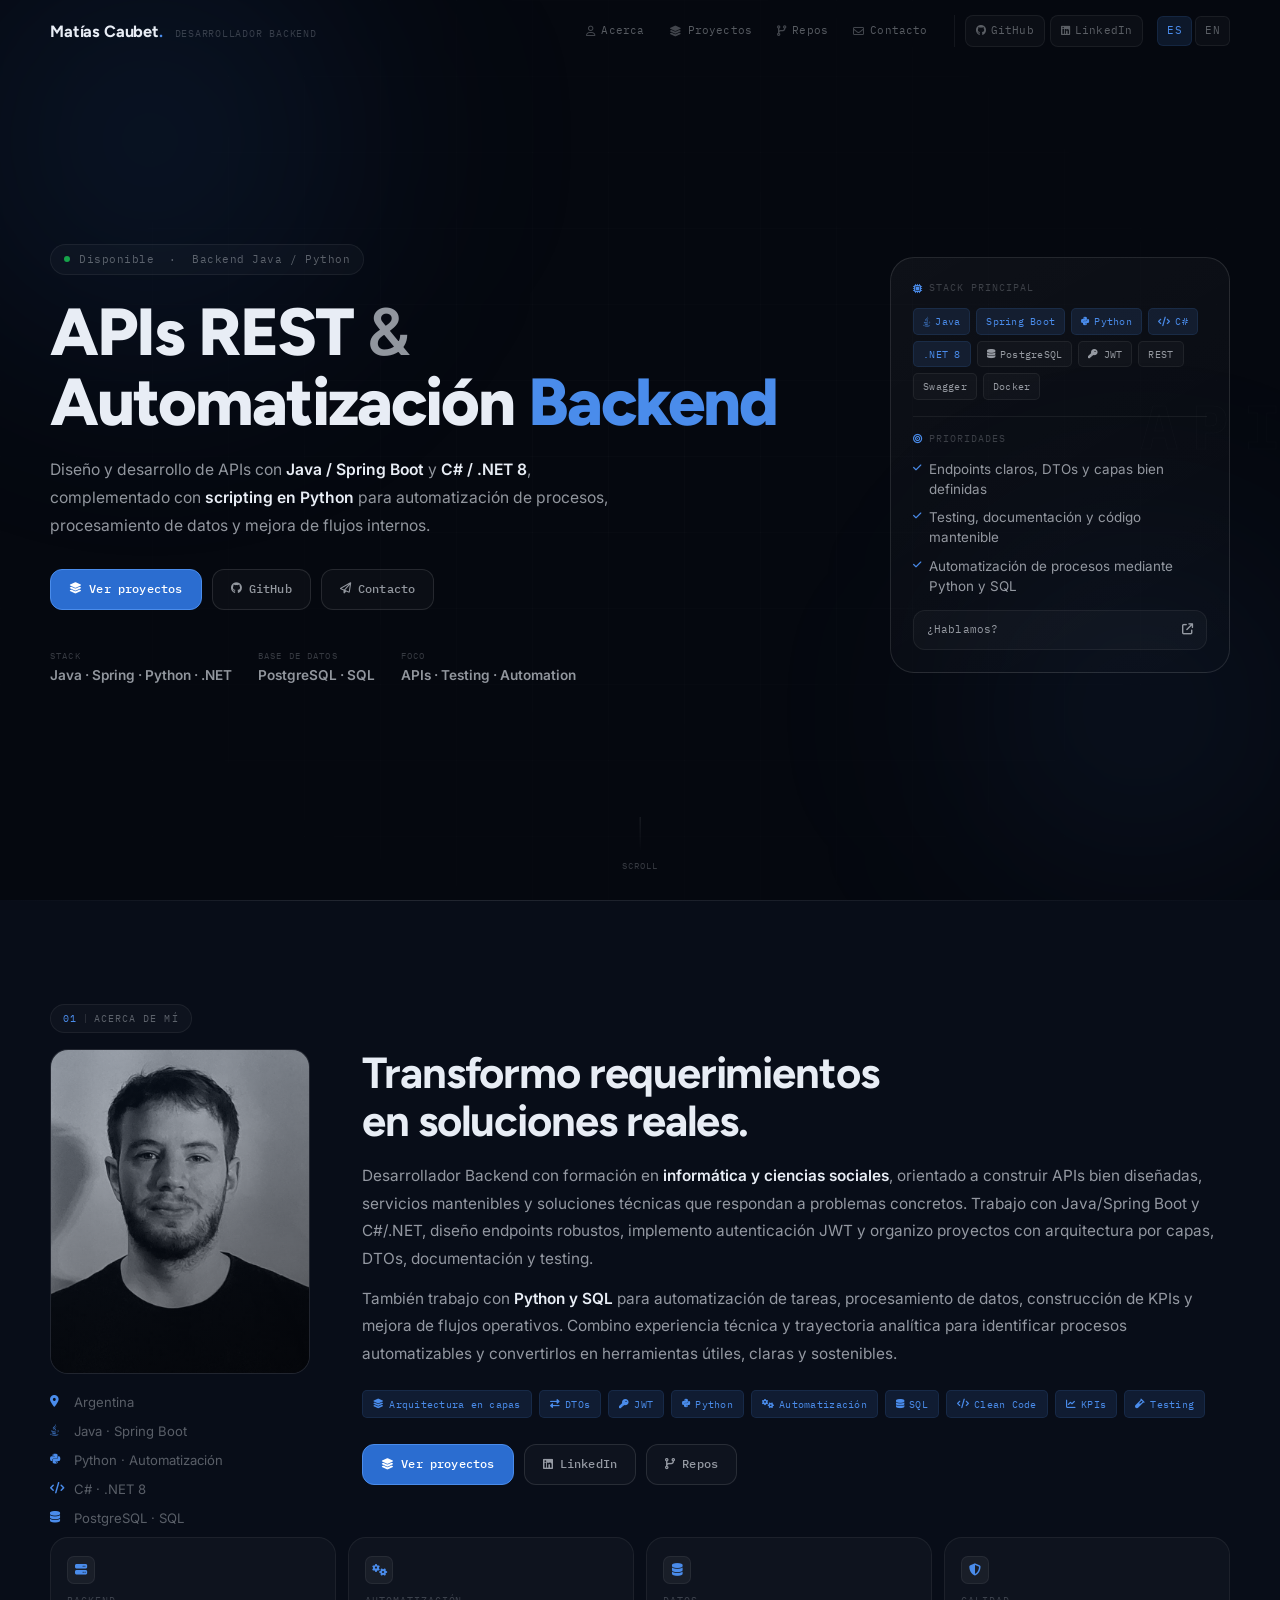
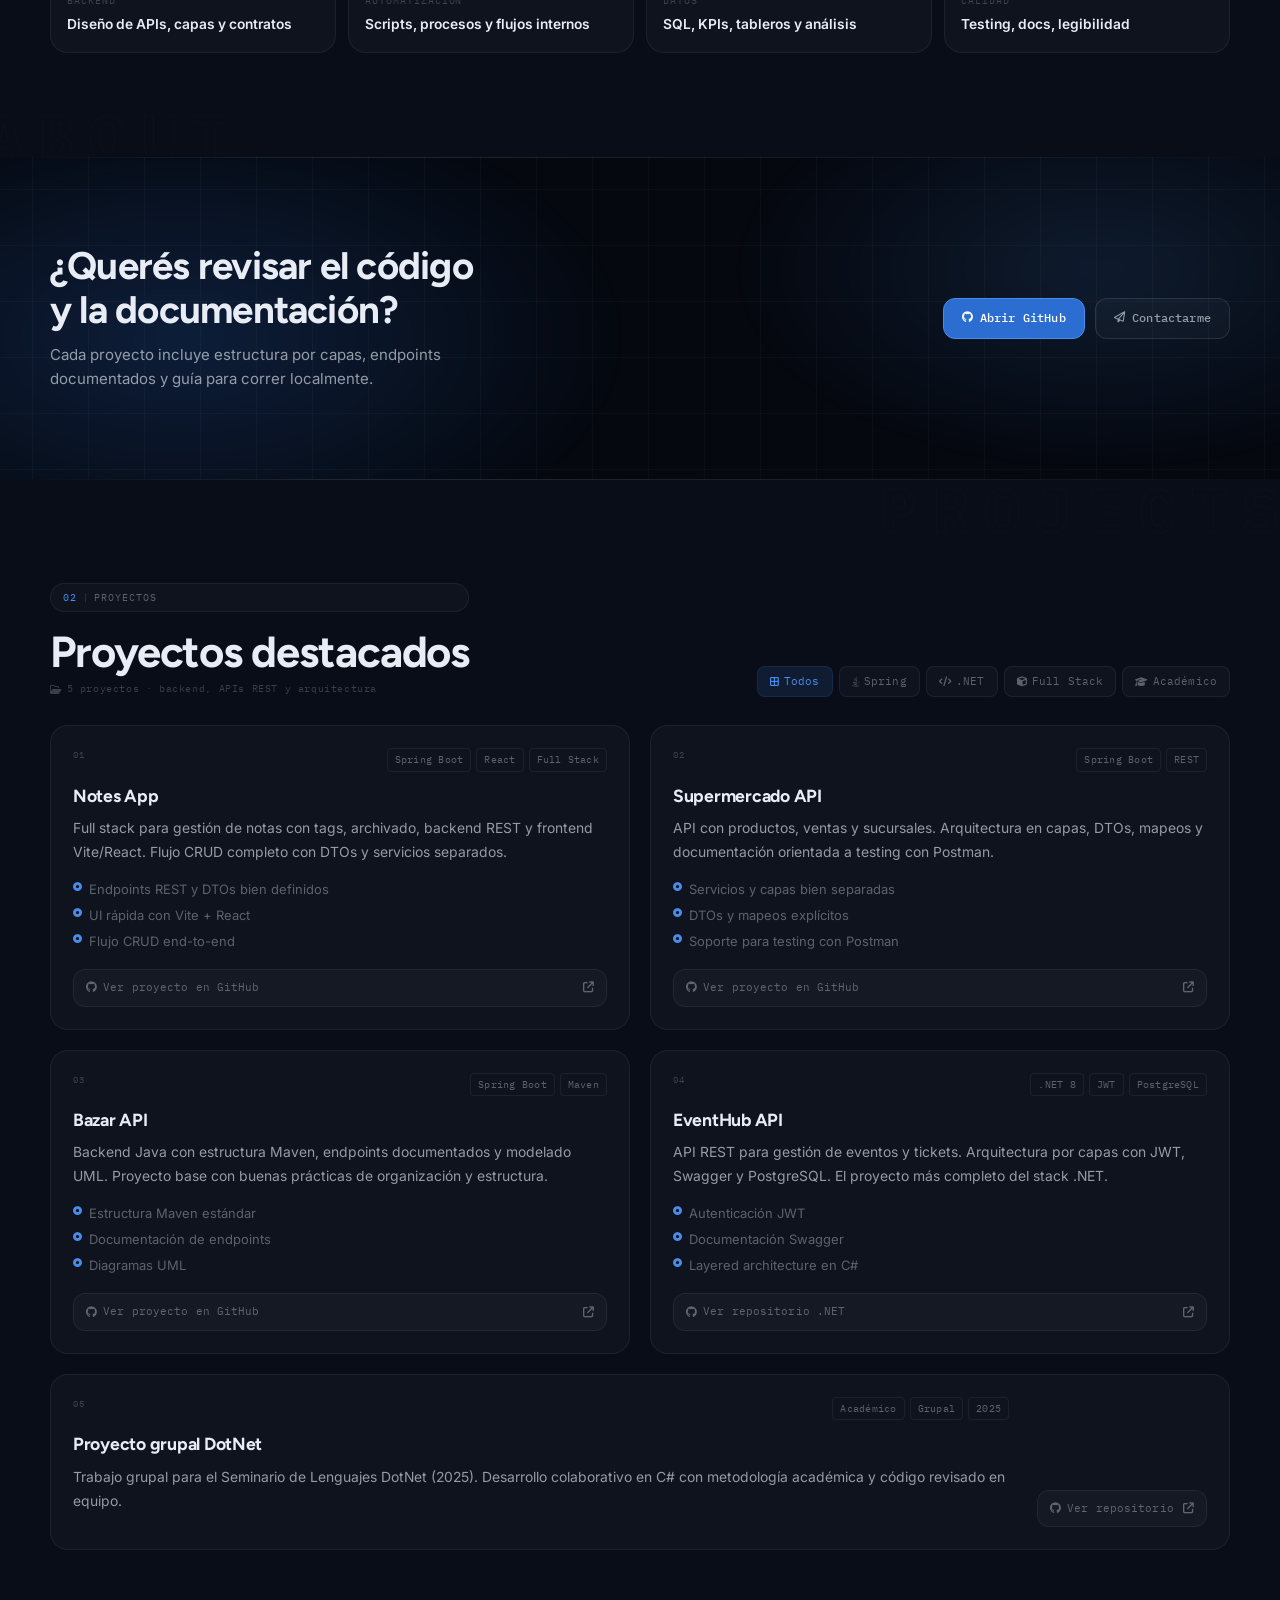
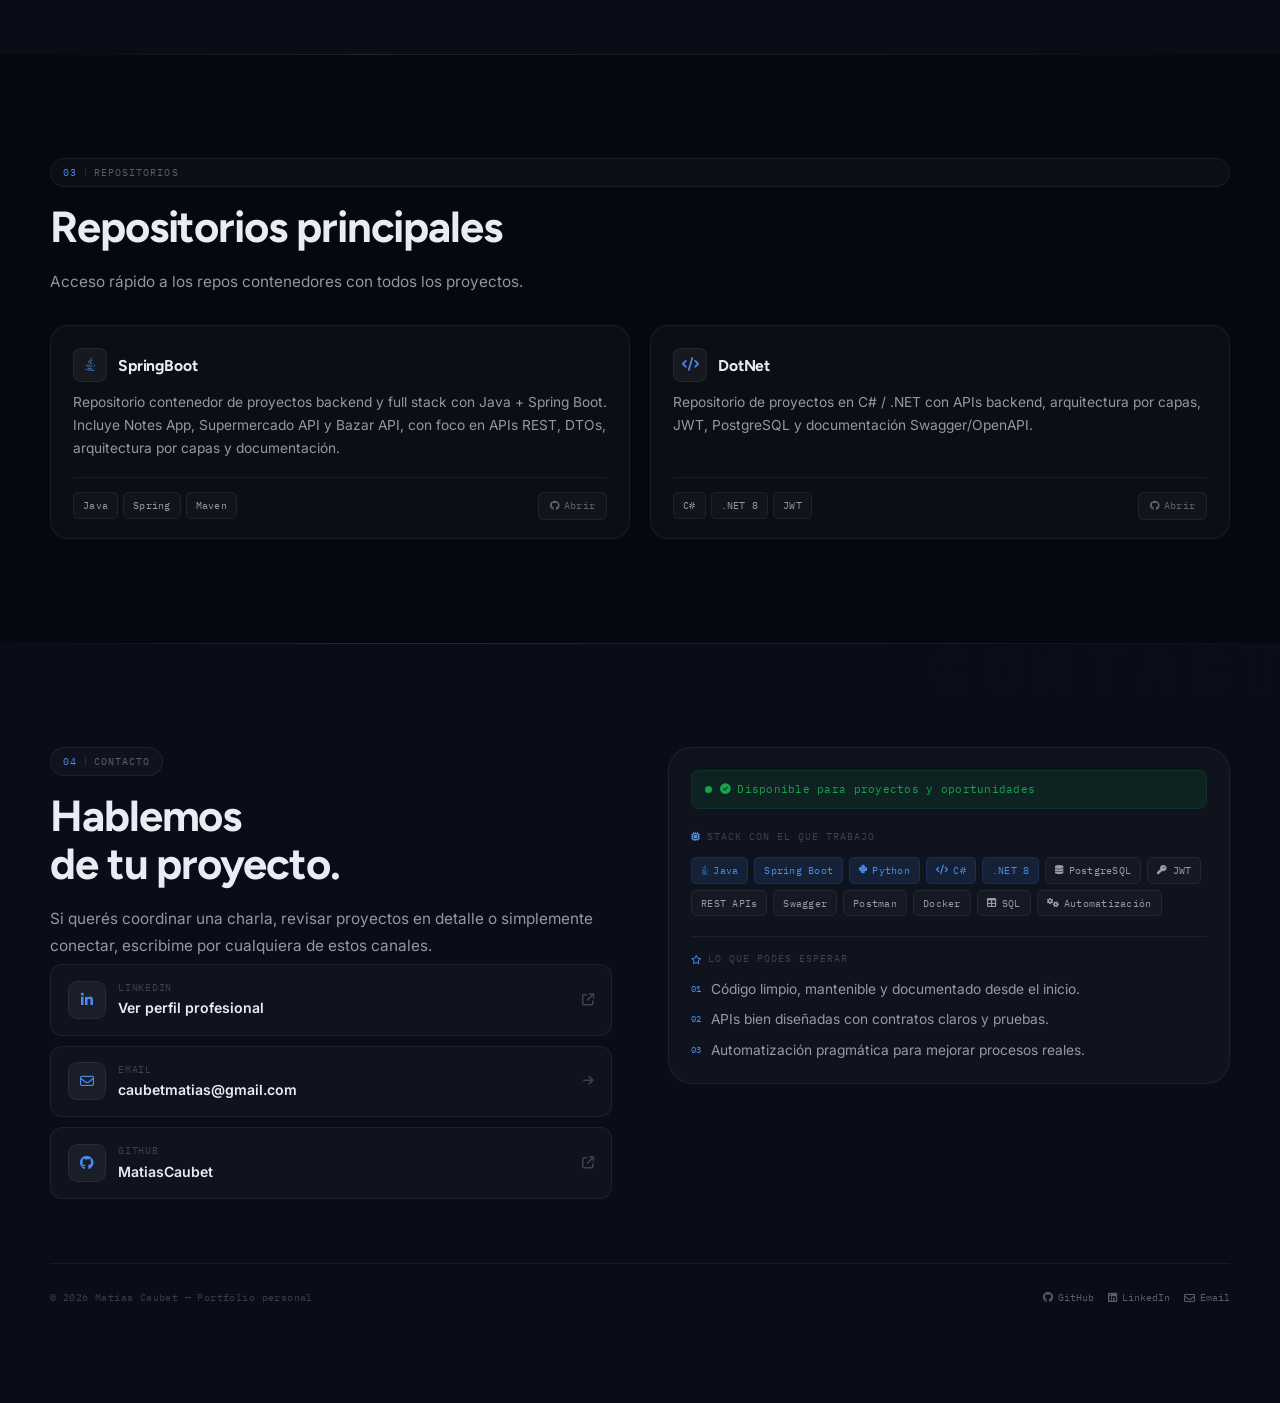
==== commit 6d1d89c1: "actualización de datos al día de la fecha" ====
--- a/index.html
+++ b/index.html
@@ -4,7 +4,7 @@
   <meta charset="UTF-8" />
   <meta name="viewport" content="width=device-width, initial-scale=1.0" />
   <title>Matías Caubet | Desarrollador Backend</title>
-  <meta name="description" content="Portfolio de Matías Caubet — Backend APIs con Java/Spring Boot y C#/.NET." />
+  <meta name="description" content="Portfolio de Matías Caubet — Backend APIs con Java/Spring Boot, C#/.NET y Python para automatización de procesos." />
 
   <!--
     TYPOGRAPHY SYSTEM (all upright, no italics):
@@ -55,8 +55,8 @@
       </div>
 
       <div class="lang-switch" aria-label="Cambiar idioma">
-  	<a class="lang-btn active" href="/">ES</a>
-  	<a class="lang-btn" href="/en/">EN</a>
+        <a class="lang-btn active" href="/">ES</a>
+        <a class="lang-btn" href="/en/">EN</a>
       </div>
     </div>
   </header>
@@ -76,18 +76,18 @@
           <div>
             <div class="hero-tag reveal">
               <span class="pulse"></span>
-              Disponible &nbsp;·&nbsp; Desarrollador Backend
+              Disponible &nbsp;·&nbsp; Backend Java / Python
             </div>
 
             <h1 class="hero-title reveal d1">
               APIs REST <span class="dm">&</span><br>
-              Arquitectura <span class="hl">Backend</span>
+              Automatización <span class="hl">Backend</span>
             </h1>
 
             <p class="hero-sub reveal d2">
               Diseño y desarrollo de APIs con <strong>Java / Spring Boot</strong> y <strong>C# / .NET 8</strong>,
-              con foco en arquitectura por capas, contratos DTO, autenticación JWT
-              y calidad sostenida: tests, documentación y código mantenible.
+              complementado con <strong>scripting en Python</strong> para automatización de procesos,
+              procesamiento de datos y mejora de flujos internos.
             </p>
 
             <div class="hero-cta reveal d3">
@@ -105,7 +105,7 @@
             <div class="hero-meta reveal d4">
               <div class="meta-item">
                 <span class="meta-label">Stack</span>
-                <span class="meta-val">Java · Spring · .NET</span>
+                <span class="meta-val">Java · Spring · Python · .NET</span>
               </div>
               <div class="meta-item">
                 <span class="meta-label">Base de datos</span>
@@ -113,7 +113,7 @@
               </div>
               <div class="meta-item">
                 <span class="meta-label">Foco</span>
-                <span class="meta-val">Architecture · Testing</span>
+                <span class="meta-val">APIs · Testing · Automation</span>
               </div>
             </div>
           </div>
@@ -123,19 +123,21 @@
             <div class="chip-row">
               <span class="chip hi"><i class="fa-brands fa-java"></i>Java</span>
               <span class="chip hi">Spring Boot</span>
+              <span class="chip hi"><i class="fa-brands fa-python"></i>Python</span>
               <span class="chip hi"><i class="fa-solid fa-code"></i>C#</span>
               <span class="chip hi">.NET 8</span>
               <span class="chip"><i class="fa-solid fa-database"></i>PostgreSQL</span>
               <span class="chip"><i class="fa-solid fa-key"></i>JWT</span>
               <span class="chip">REST</span>
               <span class="chip">Swagger</span>
+              <span class="chip">Docker</span>
             </div>
             <hr class="panel-hr" />
             <p class="panel-lbl"><i class="fa-solid fa-bullseye"></i>Prioridades</p>
             <ul class="panel-list">
               <li><i class="fa-solid fa-check"></i>Endpoints claros, DTOs y capas bien definidas</li>
-              <li><i class="fa-solid fa-check"></i>Testing y documentación con Postman / Swagger</li>
-              <li><i class="fa-solid fa-check"></i>Rendimiento y mantenibilidad pragmáticos</li>
+              <li><i class="fa-solid fa-check"></i>Testing, documentación y código mantenible</li>
+              <li><i class="fa-solid fa-check"></i>Automatización de procesos mediante Python y SQL</li>
             </ul>
             <a class="panel-cta" href="#contact">
               <span>¿Hablamos?</span>
@@ -183,6 +185,10 @@
                 <span>Java · Spring Boot</span>
               </div>
               <div class="photo-fact">
+                <i class="fa-brands fa-python"></i>
+                <span>Python · Automatización</span>
+              </div>
+              <div class="photo-fact">
                 <i class="fa-solid fa-code"></i>
                 <span>C# · .NET 8</span>
               </div>
@@ -198,21 +204,25 @@
             <h2 class="section-title reveal d1">Transformo requerimientos<br>en soluciones reales.</h2>
 
             <p class="about-body reveal d2">
-              Profesional con formación en <strong>informática y ciencias sociales</strong>,
-              con foco en construir APIs bien diseñadas y código mantenible.
-              Trabajo en backend con Java y C# .NET, diseño endpoints robustos,
-              implemento autenticación JWT y garantizo que cada proyecto tenga
-              documentación y tests que acompañen su evolución.
+              Desarrollador Backend con formación en <strong>informática y ciencias sociales</strong>,
+              orientado a construir APIs bien diseñadas, servicios mantenibles y soluciones técnicas
+              que respondan a problemas concretos. Trabajo con Java/Spring Boot y C#/.NET,
+              diseño endpoints robustos, implemento autenticación JWT y organizo proyectos
+              con arquitectura por capas, DTOs, documentación y testing.
             </p>
             <p class="about-body reveal d2" style="margin-top:-10px;">
-              También trabajo con análisis de datos en SQL, construcción de
-              <strong>KPIs</strong> y tableros orientados al impacto real del negocio.
+              También trabajo con <strong>Python y SQL</strong> para automatización de tareas,
+              procesamiento de datos, construcción de KPIs y mejora de flujos operativos.
+              Combino experiencia técnica y trayectoria analítica para identificar procesos
+              automatizables y convertirlos en herramientas útiles, claras y sostenibles.
             </p>
 
             <div class="skill-pills reveal d3">
               <span class="skill-pill"><i class="fa-solid fa-layer-group"></i>Arquitectura en capas</span>
               <span class="skill-pill"><i class="fa-solid fa-right-left"></i>DTOs</span>
               <span class="skill-pill"><i class="fa-solid fa-key"></i>JWT</span>
+              <span class="skill-pill"><i class="fa-brands fa-python"></i>Python</span>
+              <span class="skill-pill"><i class="fa-solid fa-gears"></i>Automatización</span>
               <span class="skill-pill"><i class="fa-solid fa-database"></i>SQL</span>
               <span class="skill-pill"><i class="fa-solid fa-code"></i>Clean Code</span>
               <span class="skill-pill"><i class="fa-solid fa-chart-line"></i>KPIs</span>
@@ -242,6 +252,11 @@
             <div class="stat-val">Diseño de APIs, capas y contratos</div>
           </div>
           <div class="stat-card">
+            <div class="stat-icon"><i class="fa-solid fa-gears"></i></div>
+            <div class="stat-key">Automatización</div>
+            <div class="stat-val">Scripts, procesos y flujos internos</div>
+          </div>
+          <div class="stat-card">
             <div class="stat-icon"><i class="fa-solid fa-database"></i></div>
             <div class="stat-key">Datos</div>
             <div class="stat-val">SQL, KPIs, tableros y análisis</div>
@@ -250,11 +265,6 @@
             <div class="stat-icon"><i class="fa-solid fa-shield-halved"></i></div>
             <div class="stat-key">Calidad</div>
             <div class="stat-val">Testing, docs, legibilidad</div>
-          </div>
-          <div class="stat-card">
-            <div class="stat-icon"><i class="fa-solid fa-box-archive"></i></div>
-            <div class="stat-key">Entrega</div>
-            <div class="stat-val">Código mantenible y consistente</div>
           </div>
         </div>
 
@@ -462,7 +472,7 @@
               <div class="rcard-icon"><i class="fa-brands fa-java"></i></div>
               <h3 class="rcard-title">SpringBoot</h3>
             </div>
-            <p class="rcard-desc">Repositorio contenedor de proyectos backend y full stack con Java + Spring Boot. Incluye Notes App, Supermercado API y Bazar API.</p>
+            <p class="rcard-desc">Repositorio contenedor de proyectos backend y full stack con Java + Spring Boot. Incluye Notes App, Supermercado API y Bazar API, con foco en APIs REST, DTOs, arquitectura por capas y documentación.</p>
             <div class="rcard-foot">
               <div class="rcard-chips">
                 <span class="chip">Java</span>
@@ -479,7 +489,7 @@
               <div class="rcard-icon"><i class="fa-solid fa-code"></i></div>
               <h3 class="rcard-title">DotNet</h3>
             </div>
-            <p class="rcard-desc">Repositorio de proyectos en C# / .NET con APIs backend, arquitectura por capas, JWT y documentación Swagger.</p>
+            <p class="rcard-desc">Repositorio de proyectos en C# / .NET con APIs backend, arquitectura por capas, JWT, PostgreSQL y documentación Swagger/OpenAPI.</p>
             <div class="rcard-foot">
               <div class="rcard-chips">
                 <span class="chip">C#</span>
@@ -556,6 +566,7 @@
             <div class="info-stack">
               <span class="chip hi"><i class="fa-brands fa-java"></i>Java</span>
               <span class="chip hi">Spring Boot</span>
+              <span class="chip hi"><i class="fa-brands fa-python"></i>Python</span>
               <span class="chip hi"><i class="fa-solid fa-code"></i>C#</span>
               <span class="chip hi">.NET 8</span>
               <span class="chip"><i class="fa-solid fa-database"></i>PostgreSQL</span>
@@ -563,7 +574,9 @@
               <span class="chip">REST APIs</span>
               <span class="chip">Swagger</span>
               <span class="chip">Postman</span>
+              <span class="chip">Docker</span>
               <span class="chip"><i class="fa-solid fa-table"></i>SQL</span>
+              <span class="chip"><i class="fa-solid fa-gears"></i>Automatización</span>
             </div>
             <hr class="panel-hr" />
             <p class="panel-lbl"><i class="fa-regular fa-star"></i>Lo que podés esperar</p>
@@ -578,7 +591,7 @@
               </div>
               <div class="principle">
                 <span class="pnum">03</span>
-                Comunicación directa y foco en los objetivos del proyecto.
+                Automatización pragmática para mejorar procesos reales.
               </div>
             </div>
           </div>
@@ -605,4 +618,4 @@
   </main>
   <script src="script.js"></script>
 </body>
-</html>
+</html>
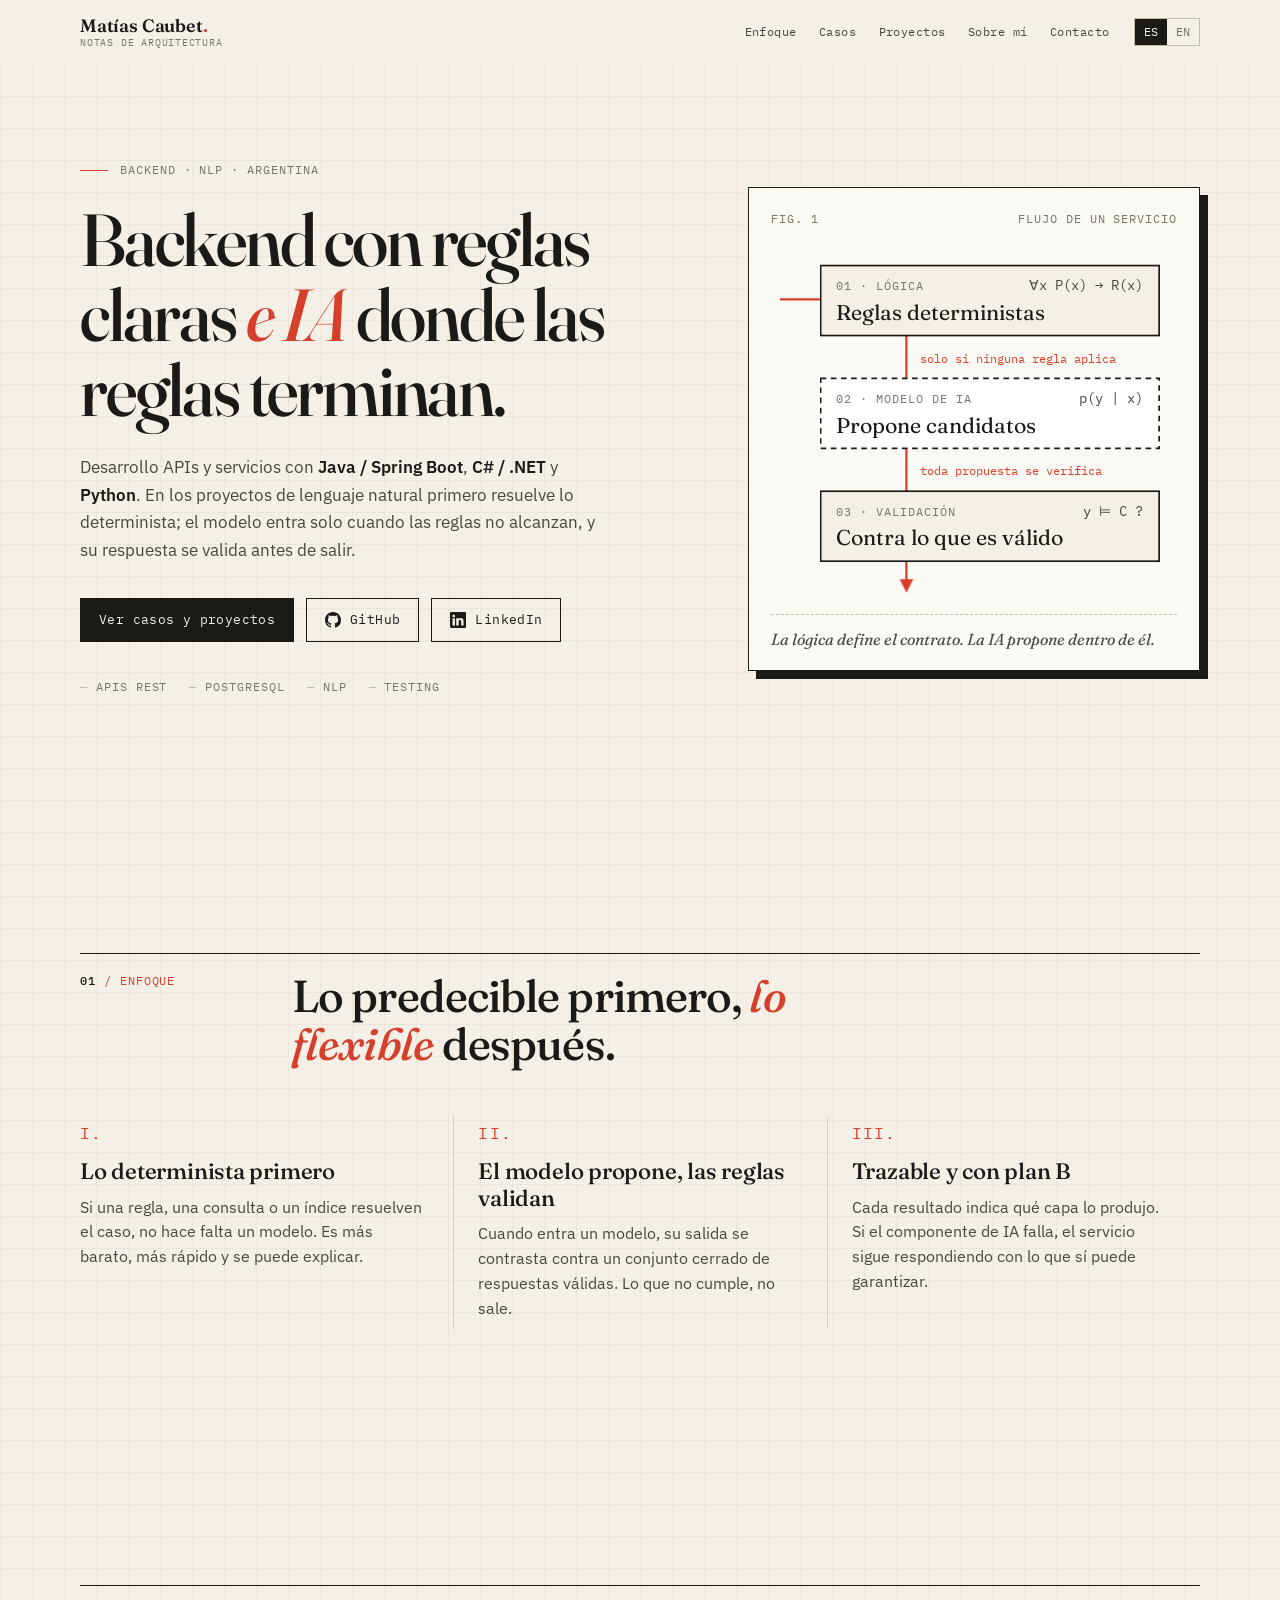
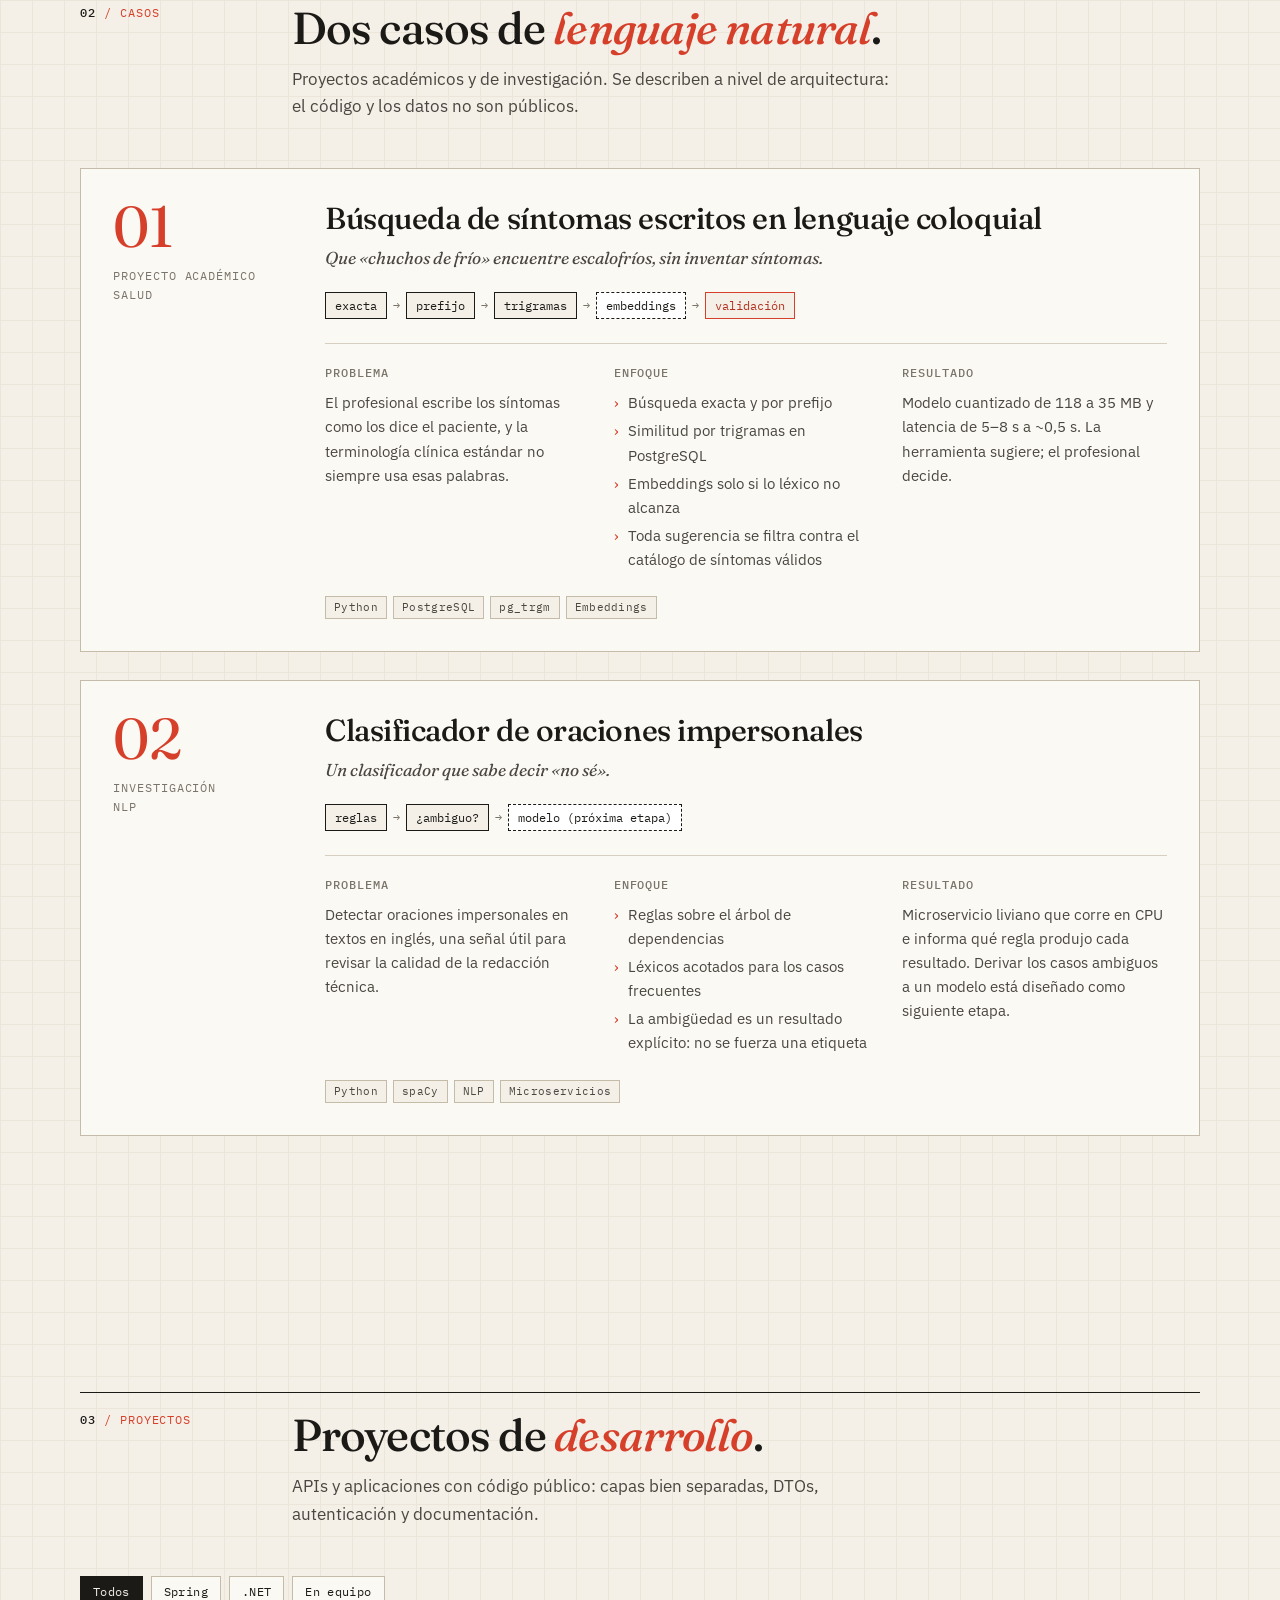
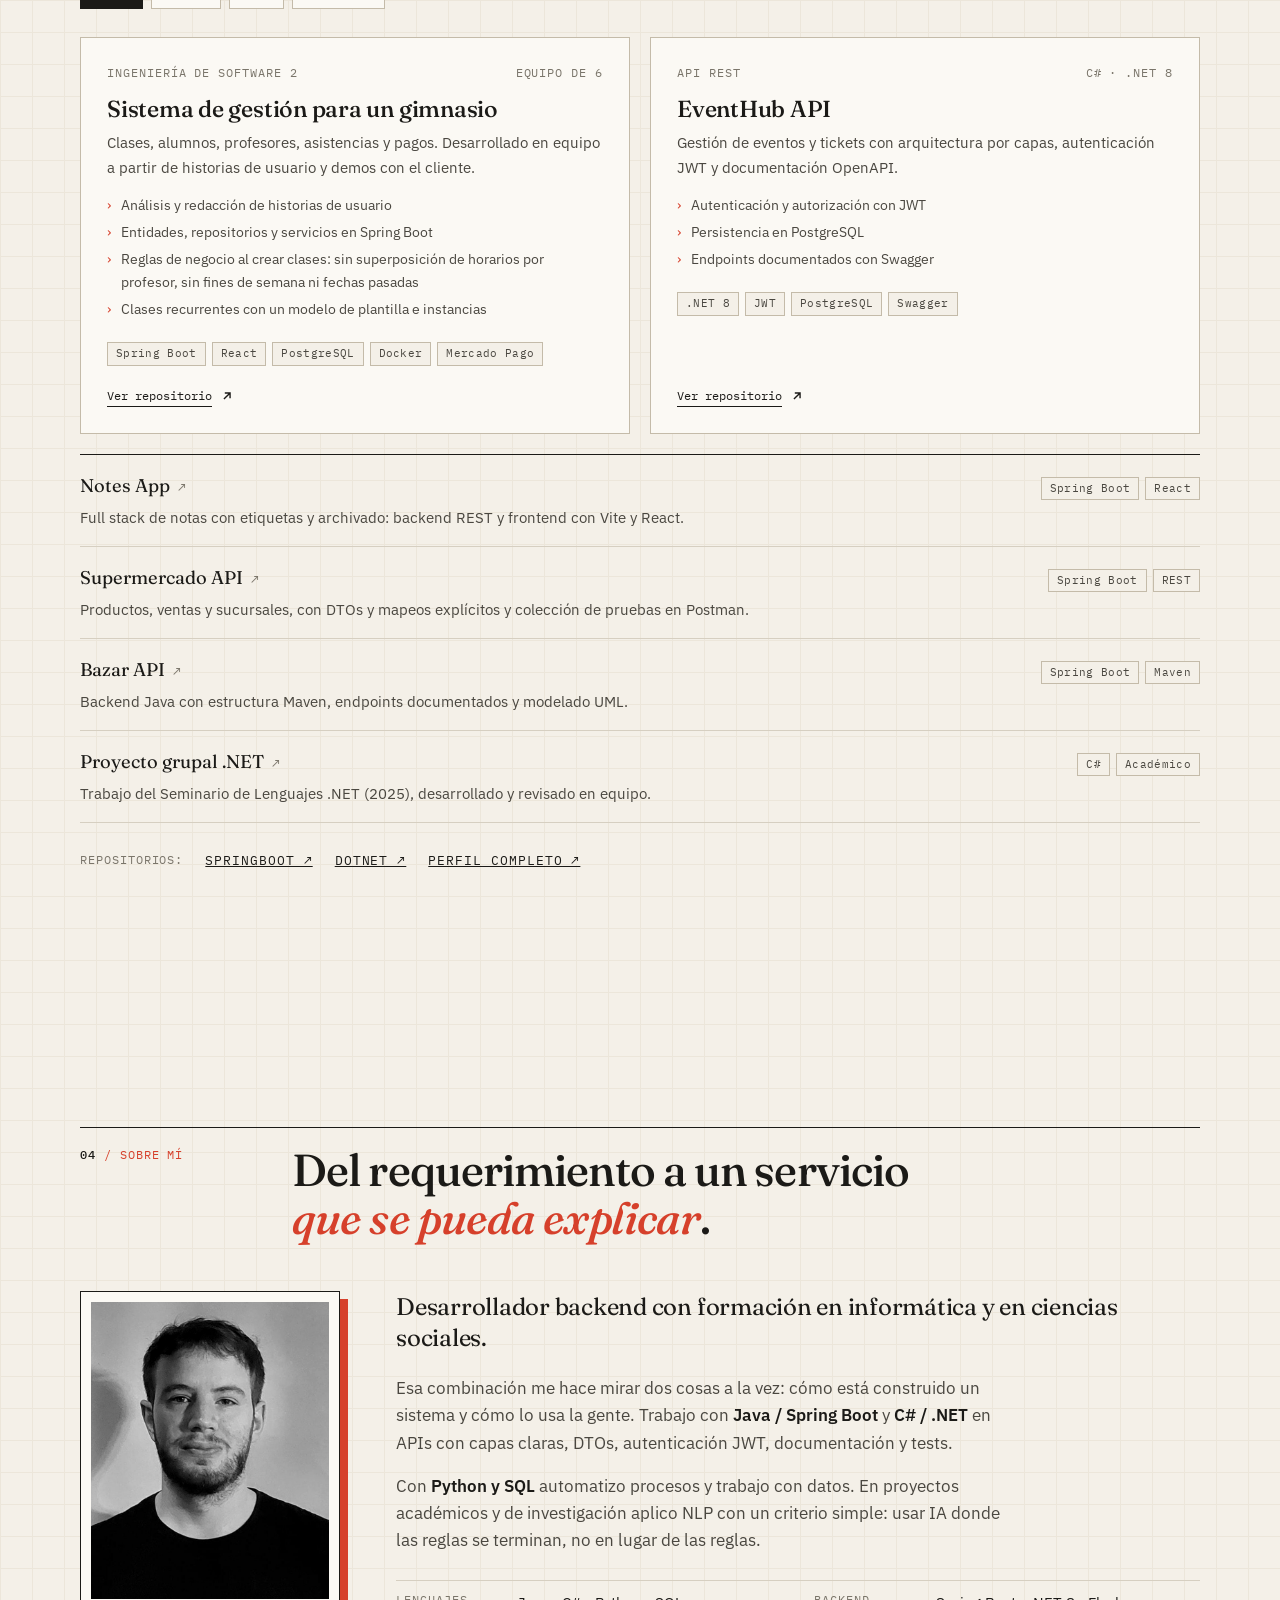
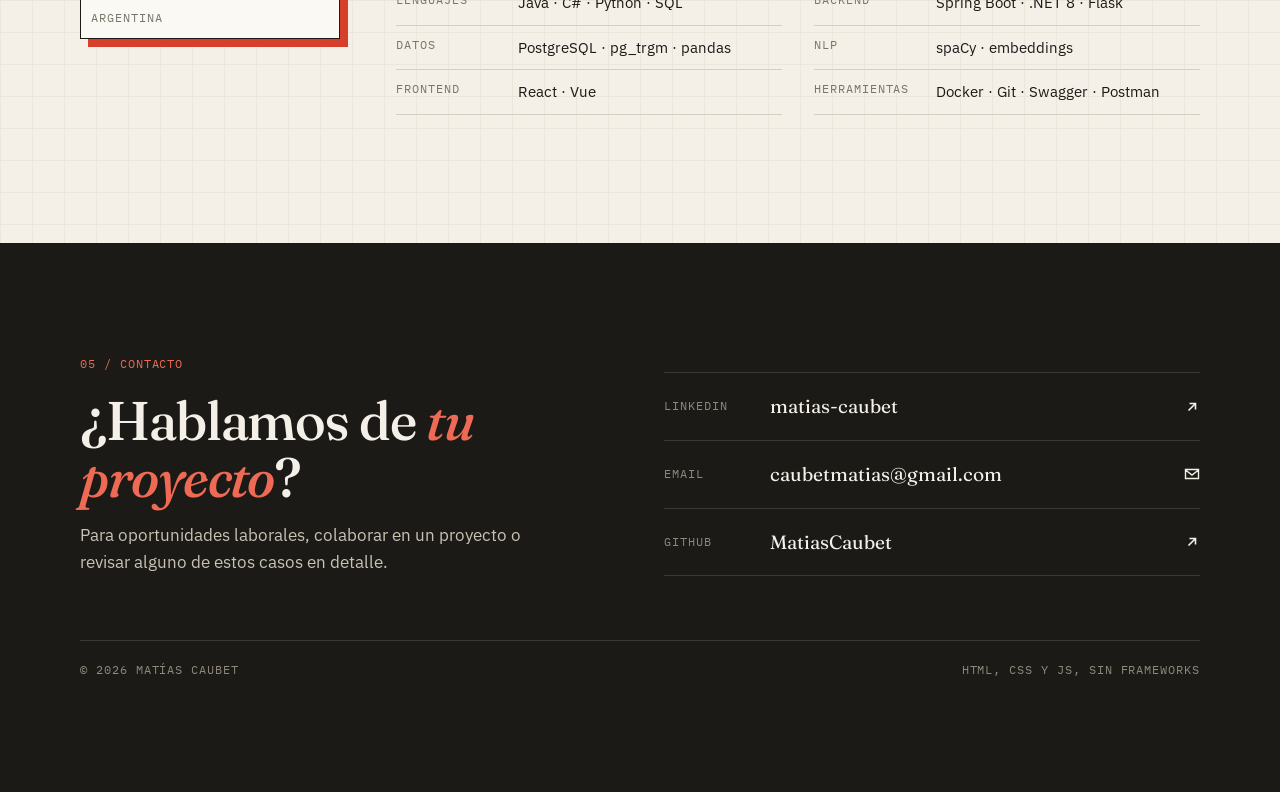
==== commit 8ddcffab: "Rediseño editorial: perfil backend + IA aplicada, casos de NLP y proyecto de gimnasio Co-Authored-By" ====
--- a/index.html
+++ b/index.html
@@ -3,614 +3,372 @@
 <head>
   <meta charset="UTF-8" />
   <meta name="viewport" content="width=device-width, initial-scale=1.0" />
-  <title>Matías Caubet | Desarrollador Backend</title>
-  <meta name="description" content="Portfolio de Matías Caubet — Backend APIs con Java/Spring Boot, C#/.NET y Python para automatización de procesos." />
-
-  <!--
-    TYPOGRAPHY SYSTEM (all upright, no italics):
-    ├─ Figtree         → títulos (geométrica humanista, moderna y seria)
-    ├─ Inter           → cuerpo / descripciones (legibilidad óptima en tech)
-    └─ IBM Plex Mono   → UI, botones, labels, tags (precisión corporativa)
-  -->
+  <title>Matías Caubet · Backend + IA aplicada</title>
+  <meta name="description" content="Matías Caubet, desarrollador backend (Java/Spring Boot, C#/.NET, Python). Servicios con reglas claras e IA donde las reglas terminan." />
+  <link rel="alternate" hreflang="es" href="https://matiascaubet.github.io/" />
+  <link rel="alternate" hreflang="en" href="https://matiascaubet.github.io/en/" />
+
+  <meta property="og:type" content="website" />
+  <meta property="og:url" content="https://matiascaubet.github.io/" />
+  <meta property="og:title" content="Matías Caubet · Backend + IA aplicada" />
+  <meta property="og:description" content="Backend con reglas claras e IA donde las reglas terminan. Java, .NET, Python y NLP." />
+  <meta property="og:image" content="https://matiascaubet.github.io/imagenMatias.jpg" />
+  <meta property="og:locale" content="es_AR" />
+
   <link rel="preconnect" href="https://fonts.googleapis.com" />
   <link rel="preconnect" href="https://fonts.gstatic.com" crossorigin />
-  <link href="https://fonts.googleapis.com/css2?family=Figtree:wght@400;500;600;700;800;900&family=Inter:wght@300;400;500;600;700&family=IBM+Plex+Mono:wght@300;400;500;600&display=swap" rel="stylesheet" />
-
-  <!-- Font Awesome Free 6 -->
-  <link rel="stylesheet" href="https://cdnjs.cloudflare.com/ajax/libs/font-awesome/6.5.2/css/all.min.css" crossorigin="anonymous" referrerpolicy="no-referrer" />
-
+  <link href="https://fonts.googleapis.com/css2?family=Fraunces:ital,opsz,wght@0,9..144,400;0,9..144,500;0,9..144,600;1,9..144,400;1,9..144,500&family=IBM+Plex+Mono:wght@400;500&family=IBM+Plex+Sans:wght@400;500;600&display=swap" rel="stylesheet" />
+  <link rel="icon" href="data:image/svg+xml,%3Csvg xmlns=%27http://www.w3.org/2000/svg%27 viewBox=%270 0 32 32%27%3E%3Crect width=%2732%27 height=%2732%27 fill=%27%231b1a17%27/%3E%3Ctext x=%2716%27 y=%2723%27 font-family=%27Georgia%27 font-size=%2720%27 fill=%27%23f4f0e8%27 text-anchor=%27middle%27%3EM%3C/text%3E%3Ccircle cx=%2726%27 cy=%2722%27 r=%272.5%27 fill=%27%23d6402b%27/%3E%3C/svg%3E" />
   <link rel="stylesheet" href="styles.css" />
 </head>
 
 <body>
-  <a class="skip" href="#hero">Saltar al contenido</a>
-
-  <!-- ════════════════ NAV ════════════════ -->
+  <!-- íconos -->
+  <svg width="0" height="0" style="position:absolute" aria-hidden="true">
+    <symbol id="i-gh" viewBox="0 0 16 16"><path fill="currentColor" d="M8 0C3.58 0 0 3.58 0 8c0 3.54 2.29 6.53 5.47 7.59.4.07.55-.17.55-.38 0-.19-.01-.82-.01-1.49-2.01.37-2.53-.49-2.69-.94-.09-.23-.48-.94-.82-1.13-.28-.15-.68-.52-.01-.53.63-.01 1.08.58 1.23.82.72 1.21 1.87.87 2.33.66.07-.52.28-.87.51-1.07-1.78-.2-3.64-.89-3.64-3.95 0-.87.31-1.59.82-2.15-.08-.2-.36-1.02.08-2.12 0 0 .67-.21 2.2.82.64-.18 1.32-.27 2-.27.68 0 1.36.09 2 .27 1.53-1.04 2.2-.82 2.2-.82.44 1.1.16 1.92.08 2.12.51.56.82 1.27.82 2.15 0 3.07-1.87 3.75-3.65 3.95.29.25.54.73.54 1.48 0 1.07-.01 1.93-.01 2.2 0 .21.15.46.55.38A8.01 8.01 0 0 0 16 8c0-4.42-3.58-8-8-8Z"/></symbol>
+    <symbol id="i-in" viewBox="0 0 16 16"><path fill="currentColor" d="M0 1.15C0 .52.52 0 1.18 0h13.64C15.48 0 16 .52 16 1.15v13.7c0 .63-.52 1.15-1.18 1.15H1.18C.52 16 0 15.48 0 14.85V1.15Zm4.94 12.23V6.17H2.542v7.21H4.94ZM3.74 5.18c.84 0 1.36-.55 1.36-1.25-.01-.71-.52-1.25-1.34-1.25-.82 0-1.36.54-1.36 1.25 0 .7.52 1.25 1.33 1.25h.01Zm4.91 8.2V9.35c0-.21.02-.43.08-.58.17-.43.57-.88 1.23-.88.87 0 1.21.66 1.21 1.63v3.86h2.4V9.25c0-2.22-1.18-3.25-2.76-3.25-1.27 0-1.84.7-2.16 1.19v.02h-.02l.02-.02V6.17h-2.4c.03.68 0 7.21 0 7.21h2.4Z"/></symbol>
+    <symbol id="i-arrow" viewBox="0 0 16 16"><path fill="none" stroke="currentColor" stroke-width="1.6" d="M4.5 11.5l7-7M5.5 4.5h6v6"/></symbol>
+    <symbol id="i-mail" viewBox="0 0 16 16"><path fill="none" stroke="currentColor" stroke-width="1.4" d="M1.5 3.5h13v9h-13zM1.5 4l6.5 5 6.5-5"/></symbol>
+  </svg>
+
+  <a class="skip" href="#inicio">Saltar al contenido</a>
+
   <header class="topbar" data-elevate>
     <div class="wrap topbar-inner">
-
-      <div class="brand">
-        Matías Caubet<span class="brand-dot">.</span>
-        <span class="brand-tag">Desarrollador Backend</span>
-      </div>
-
-      <button class="nav-toggle" type="button" aria-label="Abrir menú" aria-expanded="false" data-nav-toggle>
-        <i class="fa-solid fa-bars"></i>
+      <a class="brand" href="#inicio">
+        <span class="brand-name">Matías Caubet<span class="dot">.</span></span>
+        <span class="brand-kicker mono">Notas de arquitectura</span>
+      </a>
+
+      <nav class="nav" data-nav id="nav" aria-label="Navegación principal">
+        <a href="#enfoque">Enfoque</a>
+        <a href="#casos">Casos</a>
+        <a href="#proyectos">Proyectos</a>
+        <a href="#sobre-mi">Sobre mí</a>
+        <a href="#contacto">Contacto</a>
+      </nav>
+
+      <div class="lang" aria-label="Idioma">
+        <a href="/" aria-current="true" lang="es">ES</a>
+        <a href="/en/" lang="en">EN</a>
+      </div>
+
+      <button class="nav-toggle" type="button" aria-label="Abrir menú" aria-expanded="false" aria-controls="nav" data-nav-toggle>
+        <span></span>
       </button>
-
-      <nav class="nav" data-nav aria-label="Navegación principal">
-        <a href="#about"><i class="fa-regular fa-user"></i>Acerca</a>
-        <a href="#projects"><i class="fa-solid fa-layer-group"></i>Proyectos</a>
-        <a href="#repos"><i class="fa-solid fa-code-branch"></i>Repos</a>
-        <a href="#contact"><i class="fa-regular fa-envelope"></i>Contacto</a>
-      </nav>
-
-      <div class="nav-ext">
-        <a href="https://github.com/MatiasCaubet" target="_blank" rel="noreferrer">
-          <i class="fa-brands fa-github"></i>GitHub
-        </a>
-        <a href="https://www.linkedin.com/in/matias-caubet" target="_blank" rel="noreferrer">
-          <i class="fa-brands fa-linkedin"></i>LinkedIn
-        </a>
-      </div>
-
-      <div class="lang-switch" aria-label="Cambiar idioma">
-        <a class="lang-btn active" href="/">ES</a>
-        <a class="lang-btn" href="/en/">EN</a>
-      </div>
     </div>
   </header>
 
   <main>
 
-    <!-- ════════════════ HERO ════════════════ -->
-    <section id="hero" aria-label="Presentación">
-      <div class="hero-orb hero-orb--1" data-parallax="0.10"></div>
-      <div class="hero-orb hero-orb--2" data-parallax="0.07"></div>
-      <div class="hero-grid" aria-hidden="true"></div>
-      <span class="ghost ghost-hero" data-parallax="0.04" aria-hidden="true">API</span>
-
-      <div class="wrap">
-        <div class="hero-inner">
-
+    <!-- ═════════ HERO ═════════ -->
+    <section class="hero" id="inicio">
+      <div class="wrap hero-grid">
+        <div>
+          <p class="hero-kicker mono">Backend · NLP · Argentina</p>
+          <h1 class="hero-title">Backend con reglas claras <em>e IA</em> donde las reglas terminan.</h1>
+          <p class="hero-sub">
+            Desarrollo APIs y servicios con <strong>Java / Spring Boot</strong>, <strong>C# / .NET</strong> y
+            <strong>Python</strong>. En los proyectos de lenguaje natural primero resuelve lo determinista;
+            el modelo entra solo cuando las reglas no alcanzan, y su respuesta se valida antes de salir.
+          </p>
+          <div class="hero-cta">
+            <a class="btn btn-solid" href="#casos">Ver casos y proyectos</a>
+            <a class="btn btn-line" href="https://github.com/MatiasCaubet" target="_blank" rel="noreferrer">
+              <svg aria-hidden="true"><use href="#i-gh"/></svg>GitHub
+            </a>
+            <a class="btn btn-line" href="https://www.linkedin.com/in/matias-caubet" target="_blank" rel="noreferrer">
+              <svg aria-hidden="true"><use href="#i-in"/></svg>LinkedIn
+            </a>
+          </div>
+          <p class="hero-meta mono">
+            <span>APIs REST</span><span>PostgreSQL</span><span>NLP</span><span>Testing</span>
+          </p>
+        </div>
+
+        <figure class="diagram" aria-label="Diagrama: primero lógica, después modelo de IA, y validación de toda propuesta">
+          <div class="diagram-head mono"><span>Fig. 1</span><span>Flujo de un servicio</span></div>
+          <svg viewBox="0 0 360 318" role="img" aria-hidden="true">
+            <path class="flow" d="M8 50 H120 V302" />
+            <path class="tip" d="M114 298 L120 310 L126 298 Z" />
+
+            <rect class="box" x="44" y="20" width="300" height="62" />
+            <text class="lbl" x="58" y="42">01 · LÓGICA</text>
+            <text class="frm" x="330" y="42" text-anchor="end">∀x P(x) → R(x)</text>
+            <text class="ttl" x="58" y="68">Reglas deterministas</text>
+
+            <text class="note" x="132" y="106">solo si ninguna regla aplica</text>
+
+            <rect class="box ai" x="44" y="120" width="300" height="62" />
+            <text class="lbl" x="58" y="142">02 · MODELO DE IA</text>
+            <text class="frm" x="330" y="142" text-anchor="end">p(y | x)</text>
+            <text class="ttl" x="58" y="168">Propone candidatos</text>
+
+            <text class="note" x="132" y="206">toda propuesta se verifica</text>
+
+            <rect class="box" x="44" y="220" width="300" height="62" />
+            <text class="lbl" x="58" y="242">03 · VALIDACIÓN</text>
+            <text class="frm" x="330" y="242" text-anchor="end">y ⊨ C ?</text>
+            <text class="ttl" x="58" y="268">Contra lo que es válido</text>
+          </svg>
+          <figcaption class="diagram-foot">La lógica define el contrato. La IA propone dentro de él.</figcaption>
+        </figure>
+      </div>
+    </section>
+
+    <!-- ═════════ ENFOQUE ═════════ -->
+    <section id="enfoque">
+      <div class="wrap">
+        <header class="sec-head reveal">
+          <p class="sec-num mono"><b>01</b> / Enfoque</p>
+          <h2 class="sec-title">Lo predecible primero, <em>lo flexible</em> después.</h2>
+        </header>
+        <div class="principles">
+          <article class="principle reveal">
+            <p class="mono">i.</p>
+            <h3>Lo determinista primero</h3>
+            <p>Si una regla, una consulta o un índice resuelven el caso, no hace falta un modelo. Es más barato, más rápido y se puede explicar.</p>
+          </article>
+          <article class="principle reveal">
+            <p class="mono">ii.</p>
+            <h3>El modelo propone, las reglas validan</h3>
+            <p>Cuando entra un modelo, su salida se contrasta contra un conjunto cerrado de respuestas válidas. Lo que no cumple, no sale.</p>
+          </article>
+          <article class="principle reveal">
+            <p class="mono">iii.</p>
+            <h3>Trazable y con plan B</h3>
+            <p>Cada resultado indica qué capa lo produjo. Si el componente de IA falla, el servicio sigue respondiendo con lo que sí puede garantizar.</p>
+          </article>
+        </div>
+      </div>
+    </section>
+
+    <!-- ═════════ CASOS ═════════ -->
+    <section id="casos">
+      <div class="wrap">
+        <header class="sec-head reveal">
+          <p class="sec-num mono"><b>02</b> / Casos</p>
           <div>
-            <div class="hero-tag reveal">
-              <span class="pulse"></span>
-              Disponible &nbsp;·&nbsp; Backend Java / Python
-            </div>
-
-            <h1 class="hero-title reveal d1">
-              APIs REST <span class="dm">&</span><br>
-              Automatización <span class="hl">Backend</span>
-            </h1>
-
-            <p class="hero-sub reveal d2">
-              Diseño y desarrollo de APIs con <strong>Java / Spring Boot</strong> y <strong>C# / .NET 8</strong>,
-              complementado con <strong>scripting en Python</strong> para automatización de procesos,
-              procesamiento de datos y mejora de flujos internos.
-            </p>
-
-            <div class="hero-cta reveal d3">
-              <a class="btn primary" href="#projects">
-                <i class="fa-solid fa-layer-group"></i>Ver proyectos
-              </a>
-              <a class="btn secondary" href="https://github.com/MatiasCaubet" target="_blank" rel="noreferrer">
-                <i class="fa-brands fa-github"></i>GitHub
-              </a>
-              <a class="btn secondary" href="#contact">
-                <i class="fa-regular fa-paper-plane"></i>Contacto
-              </a>
-            </div>
-
-            <div class="hero-meta reveal d4">
-              <div class="meta-item">
-                <span class="meta-label">Stack</span>
-                <span class="meta-val">Java · Spring · Python · .NET</span>
-              </div>
-              <div class="meta-item">
-                <span class="meta-label">Base de datos</span>
-                <span class="meta-val">PostgreSQL · SQL</span>
-              </div>
-              <div class="meta-item">
-                <span class="meta-label">Foco</span>
-                <span class="meta-val">APIs · Testing · Automation</span>
-              </div>
-            </div>
-          </div>
-
-          <aside class="hero-panel reveal d2" aria-label="Resumen técnico">
-            <p class="panel-lbl"><i class="fa-solid fa-microchip"></i>Stack principal</p>
-            <div class="chip-row">
-              <span class="chip hi"><i class="fa-brands fa-java"></i>Java</span>
-              <span class="chip hi">Spring Boot</span>
-              <span class="chip hi"><i class="fa-brands fa-python"></i>Python</span>
-              <span class="chip hi"><i class="fa-solid fa-code"></i>C#</span>
-              <span class="chip hi">.NET 8</span>
-              <span class="chip"><i class="fa-solid fa-database"></i>PostgreSQL</span>
-              <span class="chip"><i class="fa-solid fa-key"></i>JWT</span>
-              <span class="chip">REST</span>
-              <span class="chip">Swagger</span>
-              <span class="chip">Docker</span>
-            </div>
-            <hr class="panel-hr" />
-            <p class="panel-lbl"><i class="fa-solid fa-bullseye"></i>Prioridades</p>
-            <ul class="panel-list">
-              <li><i class="fa-solid fa-check"></i>Endpoints claros, DTOs y capas bien definidas</li>
-              <li><i class="fa-solid fa-check"></i>Testing, documentación y código mantenible</li>
-              <li><i class="fa-solid fa-check"></i>Automatización de procesos mediante Python y SQL</li>
+            <h2 class="sec-title">Dos casos de <em>lenguaje natural</em>.</h2>
+            <p class="sec-lead">Proyectos académicos y de investigación. Se describen a nivel de arquitectura: el código y los datos no son públicos.</p>
+          </div>
+        </header>
+
+        <div class="cases">
+          <article class="case reveal">
+            <div class="case-side">
+              <span class="case-num">01</span>
+              <span class="case-ctx mono">Proyecto académico<br>Salud</span>
+            </div>
+            <div>
+              <h3>Búsqueda de síntomas escritos en lenguaje coloquial</h3>
+              <p class="case-hook">Que «chuchos de frío» encuentre escalofríos, sin inventar síntomas.</p>
+              <div class="cascade" aria-label="Cascada de búsqueda">
+                <span>exacta</span><i>→</i><span>prefijo</span><i>→</i><span>trigramas</span><i>→</i><span class="ai">embeddings</span><i>→</i><span class="ok">validación</span>
+              </div>
+              <div class="case-cols">
+                <div>
+                  <h4 class="mono">Problema</h4>
+                  <p>El profesional escribe los síntomas como los dice el paciente, y la terminología clínica estándar no siempre usa esas palabras.</p>
+                </div>
+                <div>
+                  <h4 class="mono">Enfoque</h4>
+                  <ul>
+                    <li>Búsqueda exacta y por prefijo</li>
+                    <li>Similitud por trigramas en PostgreSQL</li>
+                    <li>Embeddings solo si lo léxico no alcanza</li>
+                    <li>Toda sugerencia se filtra contra el catálogo de síntomas válidos</li>
+                  </ul>
+                </div>
+                <div>
+                  <h4 class="mono">Resultado</h4>
+                  <p>Modelo cuantizado de 118 a 35 MB y latencia de 5–8 s a ~0,5 s. La herramienta sugiere; el profesional decide.</p>
+                </div>
+              </div>
+              <div class="tags" style="margin-top:20px">
+                <span class="tag">Python</span><span class="tag">PostgreSQL</span><span class="tag">pg_trgm</span><span class="tag">Embeddings</span>
+              </div>
+            </div>
+          </article>
+
+          <article class="case reveal">
+            <div class="case-side">
+              <span class="case-num">02</span>
+              <span class="case-ctx mono">Investigación<br>NLP</span>
+            </div>
+            <div>
+              <h3>Clasificador de oraciones impersonales</h3>
+              <p class="case-hook">Un clasificador que sabe decir «no sé».</p>
+              <div class="cascade" aria-label="Flujo de clasificación">
+                <span>reglas</span><i>→</i><span>¿ambiguo?</span><i>→</i><span class="ai">modelo (próxima etapa)</span>
+              </div>
+              <div class="case-cols">
+                <div>
+                  <h4 class="mono">Problema</h4>
+                  <p>Detectar oraciones impersonales en textos en inglés, una señal útil para revisar la calidad de la redacción técnica.</p>
+                </div>
+                <div>
+                  <h4 class="mono">Enfoque</h4>
+                  <ul>
+                    <li>Reglas sobre el árbol de dependencias</li>
+                    <li>Léxicos acotados para los casos frecuentes</li>
+                    <li>La ambigüedad es un resultado explícito: no se fuerza una etiqueta</li>
+                  </ul>
+                </div>
+                <div>
+                  <h4 class="mono">Resultado</h4>
+                  <p>Microservicio liviano que corre en CPU e informa qué regla produjo cada resultado. Derivar los casos ambiguos a un modelo está diseñado como siguiente etapa.</p>
+                </div>
+              </div>
+              <div class="tags" style="margin-top:20px">
+                <span class="tag">Python</span><span class="tag">spaCy</span><span class="tag">NLP</span><span class="tag">Microservicios</span>
+              </div>
+            </div>
+          </article>
+        </div>
+      </div>
+    </section>
+
+    <!-- ═════════ PROYECTOS ═════════ -->
+    <section id="proyectos">
+      <div class="wrap">
+        <header class="sec-head reveal">
+          <p class="sec-num mono"><b>03</b> / Proyectos</p>
+          <div>
+            <h2 class="sec-title">Proyectos de <em>desarrollo</em>.</h2>
+            <p class="sec-lead">APIs y aplicaciones con código público: capas bien separadas, DTOs, autenticación y documentación.</p>
+          </div>
+        </header>
+
+        <div class="filters reveal" role="group" aria-label="Filtrar proyectos">
+          <button class="filter" type="button" data-filter="all" aria-pressed="true">Todos</button>
+          <button class="filter" type="button" data-filter="spring" aria-pressed="false">Spring</button>
+          <button class="filter" type="button" data-filter="dotnet" aria-pressed="false">.NET</button>
+          <button class="filter" type="button" data-filter="grupal" aria-pressed="false">En equipo</button>
+        </div>
+
+        <div class="pgrid">
+          <article class="pcard reveal" data-tags="spring grupal">
+            <div class="pcard-top mono"><span>Ingeniería de Software 2</span><span>Equipo de 6</span></div>
+            <h3>Sistema de gestión para un gimnasio</h3>
+            <p>Clases, alumnos, profesores, asistencias y pagos. Desarrollado en equipo a partir de historias de usuario y demos con el cliente.</p>
+            <ul>
+              <li>Análisis y redacción de historias de usuario</li>
+              <li>Entidades, repositorios y servicios en Spring Boot</li>
+              <li>Reglas de negocio al crear clases: sin superposición de horarios por profesor, sin fines de semana ni fechas pasadas</li>
+              <li>Clases recurrentes con un modelo de plantilla e instancias</li>
             </ul>
-            <a class="panel-cta" href="#contact">
-              <span>¿Hablamos?</span>
-              <i class="fa-solid fa-arrow-up-right-from-square"></i>
-            </a>
-          </aside>
-
-        </div>
-      </div>
-
-      <div class="scroll-cue" aria-hidden="true">
-        <div class="scroll-cue-line"></div>
-        <span>scroll</span>
-      </div>
-    </section>
-
-    <!-- ════════════════ ABOUT (con foto) ════════════════ -->
-    <section id="about">
-      <span class="ghost ghost-about" data-parallax="-0.05" aria-hidden="true">ABOUT</span>
-      <div class="wrap">
-
-        <div class="section-eyebrow reveal">
-          <span class="eyebrow-num">01</span>
-          <span class="eyebrow-sep"></span>
-          Acerca de mí
-        </div>
-
-        <!-- foto + texto -->
-        <div class="about-inner">
-
-          <!-- columna foto -->
-          <div class="about-photo-col reveal">
-            <div class="photo-frame">
-              <img src="imagenMatias.jpg" alt="Foto de Matías Caubet" loading="lazy"
-                   onerror="this.style.display='none'" />
-
-            </div>
-            <div class="photo-facts">
-              <div class="photo-fact">
-                <i class="fa-solid fa-location-dot"></i>
-                <span>Argentina</span>
-              </div>
-              <div class="photo-fact">
-                <i class="fa-brands fa-java"></i>
-                <span>Java · Spring Boot</span>
-              </div>
-              <div class="photo-fact">
-                <i class="fa-brands fa-python"></i>
-                <span>Python · Automatización</span>
-              </div>
-              <div class="photo-fact">
-                <i class="fa-solid fa-code"></i>
-                <span>C# · .NET 8</span>
-              </div>
-              <div class="photo-fact">
-                <i class="fa-solid fa-database"></i>
-                <span>PostgreSQL · SQL</span>
-              </div>
-            </div>
-          </div>
-
-          <!-- columna texto -->
-          <div class="about-text">
-            <h2 class="section-title reveal d1">Transformo requerimientos<br>en soluciones reales.</h2>
-
-            <p class="about-body reveal d2">
-              Desarrollador Backend con formación en <strong>informática y ciencias sociales</strong>,
-              orientado a construir APIs bien diseñadas, servicios mantenibles y soluciones técnicas
-              que respondan a problemas concretos. Trabajo con Java/Spring Boot y C#/.NET,
-              diseño endpoints robustos, implemento autenticación JWT y organizo proyectos
-              con arquitectura por capas, DTOs, documentación y testing.
-            </p>
-            <p class="about-body reveal d2" style="margin-top:-10px;">
-              También trabajo con <strong>Python y SQL</strong> para automatización de tareas,
-              procesamiento de datos, construcción de KPIs y mejora de flujos operativos.
-              Combino experiencia técnica y trayectoria analítica para identificar procesos
-              automatizables y convertirlos en herramientas útiles, claras y sostenibles.
-            </p>
-
-            <div class="skill-pills reveal d3">
-              <span class="skill-pill"><i class="fa-solid fa-layer-group"></i>Arquitectura en capas</span>
-              <span class="skill-pill"><i class="fa-solid fa-right-left"></i>DTOs</span>
-              <span class="skill-pill"><i class="fa-solid fa-key"></i>JWT</span>
-              <span class="skill-pill"><i class="fa-brands fa-python"></i>Python</span>
-              <span class="skill-pill"><i class="fa-solid fa-gears"></i>Automatización</span>
-              <span class="skill-pill"><i class="fa-solid fa-database"></i>SQL</span>
-              <span class="skill-pill"><i class="fa-solid fa-code"></i>Clean Code</span>
-              <span class="skill-pill"><i class="fa-solid fa-chart-line"></i>KPIs</span>
-              <span class="skill-pill"><i class="fa-solid fa-vial"></i>Testing</span>
-            </div>
-
-            <div class="about-actions reveal d4">
-              <a class="btn primary" href="#projects">
-                <i class="fa-solid fa-layer-group"></i>Ver proyectos
-              </a>
-              <a class="btn secondary" href="https://www.linkedin.com/in/matias-caubet" target="_blank" rel="noreferrer">
-                <i class="fa-brands fa-linkedin"></i>LinkedIn
-              </a>
-              <a class="btn secondary" href="#repos">
-                <i class="fa-solid fa-code-branch"></i>Repos
-              </a>
-            </div>
-          </div>
-
-        </div>
-
-        <!-- stat row full-width -->
-        <div class="stat-row reveal d2">
-          <div class="stat-card">
-            <div class="stat-icon"><i class="fa-solid fa-server"></i></div>
-            <div class="stat-key">Backend</div>
-            <div class="stat-val">Diseño de APIs, capas y contratos</div>
-          </div>
-          <div class="stat-card">
-            <div class="stat-icon"><i class="fa-solid fa-gears"></i></div>
-            <div class="stat-key">Automatización</div>
-            <div class="stat-val">Scripts, procesos y flujos internos</div>
-          </div>
-          <div class="stat-card">
-            <div class="stat-icon"><i class="fa-solid fa-database"></i></div>
-            <div class="stat-key">Datos</div>
-            <div class="stat-val">SQL, KPIs, tableros y análisis</div>
-          </div>
-          <div class="stat-card">
-            <div class="stat-icon"><i class="fa-solid fa-shield-halved"></i></div>
-            <div class="stat-key">Calidad</div>
-            <div class="stat-val">Testing, docs, legibilidad</div>
-          </div>
-        </div>
-
-      </div>
-    </section>
-
-    <!-- ════════════════ CTA BAND ════════════════ -->
-    <section id="cta-band" aria-label="Llamado a la acción">
-      <div class="cta-bg" data-parallax="0.09" aria-hidden="true">
-        <div class="cta-sheen"></div>
-        <div class="cta-lines"></div>
-      </div>
-      <div class="wrap">
-        <div class="cta-inner reveal">
-          <div>
-            <h2 class="cta-title">¿Querés revisar el código<br>y la documentación?</h2>
-            <p class="cta-sub">Cada proyecto incluye estructura por capas, endpoints documentados y guía para correr localmente.</p>
-          </div>
-          <div class="cta-actions">
-            <a class="btn primary" href="https://github.com/MatiasCaubet" target="_blank" rel="noreferrer">
-              <i class="fa-brands fa-github"></i>Abrir GitHub
-            </a>
-            <a class="btn secondary" href="#contact">
-              <i class="fa-regular fa-paper-plane"></i>Contactarme
-            </a>
-          </div>
-        </div>
-      </div>
-    </section>
-
-    <!-- ════════════════ PROJECTS ════════════════ -->
-    <section id="projects">
-      <span class="ghost ghost-projects" data-parallax="0.06" aria-hidden="true">PROJECTS</span>
-      <div class="wrap">
-
-        <div class="sec-header">
-          <div class="sec-header-left">
-            <div class="section-eyebrow reveal">
-              <span class="eyebrow-num">02</span>
-              <span class="eyebrow-sep"></span>
-              Proyectos
-            </div>
-            <h2 class="section-title reveal d1" style="margin-bottom:0;">Proyectos destacados</h2>
-            <span class="sec-count reveal d2">
-              <i class="fa-regular fa-folder-open"></i>
-              5 proyectos · backend, APIs REST y arquitectura
-            </span>
-          </div>
-          <div class="filters reveal d2">
-            <button class="filter-btn active" type="button" data-filter="all">
-              <i class="fa-solid fa-border-all"></i>Todos
-            </button>
-            <button class="filter-btn" type="button" data-filter="spring">
-              <i class="fa-brands fa-java"></i>Spring
-            </button>
-            <button class="filter-btn" type="button" data-filter="dotnet">
-              <i class="fa-solid fa-code"></i>.NET
-            </button>
-            <button class="filter-btn" type="button" data-filter="fullstack">
-              <i class="fa-solid fa-cube"></i>Full Stack
-            </button>
-            <button class="filter-btn" type="button" data-filter="academic">
-              <i class="fa-solid fa-graduation-cap"></i>Académico
-            </button>
-          </div>
-        </div>
-
-        <div class="pgrid">
-
-          <article class="pcard reveal" data-tags="spring fullstack">
-            <div class="pcard-head">
-              <span class="pcard-num">01</span>
-              <div class="pcard-badges">
-                <span class="badge">Spring Boot</span>
-                <span class="badge">React</span>
-                <span class="badge">Full Stack</span>
-              </div>
-            </div>
-            <h3 class="pcard-title">Notes App</h3>
-            <p class="pcard-desc">Full stack para gestión de notas con tags, archivado, backend REST y frontend Vite/React. Flujo CRUD completo con DTOs y servicios separados.</p>
-            <ul class="pcard-bullets">
-              <li><i class="fa-solid fa-circle-dot"></i>Endpoints REST y DTOs bien definidos</li>
-              <li><i class="fa-solid fa-circle-dot"></i>UI rápida con Vite + React</li>
-              <li><i class="fa-solid fa-circle-dot"></i>Flujo CRUD end-to-end</li>
+            <div class="tags">
+              <span class="tag">Spring Boot</span><span class="tag">React</span><span class="tag">PostgreSQL</span><span class="tag">Docker</span><span class="tag">Mercado Pago</span>
+            </div>
+            <a class="pcard-link" href="https://github.com/TomasMessineo/sistema-actividades-is2" target="_blank" rel="noreferrer">
+              <span>Ver repositorio</span><svg aria-hidden="true"><use href="#i-arrow"/></svg>
+            </a>
+          </article>
+
+          <article class="pcard reveal" data-tags="dotnet">
+            <div class="pcard-top mono"><span>API REST</span><span>C# · .NET 8</span></div>
+            <h3>EventHub API</h3>
+            <p>Gestión de eventos y tickets con arquitectura por capas, autenticación JWT y documentación OpenAPI.</p>
+            <ul>
+              <li>Autenticación y autorización con JWT</li>
+              <li>Persistencia en PostgreSQL</li>
+              <li>Endpoints documentados con Swagger</li>
             </ul>
-            <div class="pcard-links">
-              <a class="pcard-link" href="https://github.com/MatiasCaubet/SpringBoot/tree/main/Note" target="_blank" rel="noreferrer">
-                <span><i class="fa-brands fa-github"></i>Ver proyecto en GitHub</span>
-                <i class="fa-solid fa-arrow-up-right-from-square arr"></i>
-              </a>
-            </div>
-          </article>
-
-          <article class="pcard reveal d1" data-tags="spring">
-            <div class="pcard-head">
-              <span class="pcard-num">02</span>
-              <div class="pcard-badges">
-                <span class="badge">Spring Boot</span>
-                <span class="badge">REST</span>
-              </div>
-            </div>
-            <h3 class="pcard-title">Supermercado API</h3>
-            <p class="pcard-desc">API con productos, ventas y sucursales. Arquitectura en capas, DTOs, mapeos y documentación orientada a testing con Postman.</p>
-            <ul class="pcard-bullets">
-              <li><i class="fa-solid fa-circle-dot"></i>Servicios y capas bien separadas</li>
-              <li><i class="fa-solid fa-circle-dot"></i>DTOs y mapeos explícitos</li>
-              <li><i class="fa-solid fa-circle-dot"></i>Soporte para testing con Postman</li>
-            </ul>
-            <div class="pcard-links">
-              <a class="pcard-link" href="https://github.com/MatiasCaubet/SpringBoot/tree/main/supermercado" target="_blank" rel="noreferrer">
-                <span><i class="fa-brands fa-github"></i>Ver proyecto en GitHub</span>
-                <i class="fa-solid fa-arrow-up-right-from-square arr"></i>
-              </a>
-            </div>
-          </article>
-
-          <article class="pcard reveal" data-tags="spring">
-            <div class="pcard-head">
-              <span class="pcard-num">03</span>
-              <div class="pcard-badges">
-                <span class="badge">Spring Boot</span>
-                <span class="badge">Maven</span>
-              </div>
-            </div>
-            <h3 class="pcard-title">Bazar API</h3>
-            <p class="pcard-desc">Backend Java con estructura Maven, endpoints documentados y modelado UML. Proyecto base con buenas prácticas de organización y estructura.</p>
-            <ul class="pcard-bullets">
-              <li><i class="fa-solid fa-circle-dot"></i>Estructura Maven estándar</li>
-              <li><i class="fa-solid fa-circle-dot"></i>Documentación de endpoints</li>
-              <li><i class="fa-solid fa-circle-dot"></i>Diagramas UML</li>
-            </ul>
-            <div class="pcard-links">
-              <a class="pcard-link" href="https://github.com/MatiasCaubet/SpringBoot/tree/main/Bazar" target="_blank" rel="noreferrer">
-                <span><i class="fa-brands fa-github"></i>Ver proyecto en GitHub</span>
-                <i class="fa-solid fa-arrow-up-right-from-square arr"></i>
-              </a>
-            </div>
-          </article>
-
-          <article class="pcard reveal d1" data-tags="dotnet">
-            <div class="pcard-head">
-              <span class="pcard-num">04</span>
-              <div class="pcard-badges">
-                <span class="badge">.NET 8</span>
-                <span class="badge">JWT</span>
-                <span class="badge">PostgreSQL</span>
-              </div>
-            </div>
-            <h3 class="pcard-title">EventHub API</h3>
-            <p class="pcard-desc">API REST para gestión de eventos y tickets. Arquitectura por capas con JWT, Swagger y PostgreSQL. El proyecto más completo del stack .NET.</p>
-            <ul class="pcard-bullets">
-              <li><i class="fa-solid fa-circle-dot"></i>Autenticación JWT</li>
-              <li><i class="fa-solid fa-circle-dot"></i>Documentación Swagger</li>
-              <li><i class="fa-solid fa-circle-dot"></i>Layered architecture en C#</li>
-            </ul>
-            <div class="pcard-links">
-              <a class="pcard-link" href="https://github.com/MatiasCaubet/DotNet" target="_blank" rel="noreferrer">
-                <span><i class="fa-brands fa-github"></i>Ver repositorio .NET</span>
-                <i class="fa-solid fa-arrow-up-right-from-square arr"></i>
-              </a>
-            </div>
-          </article>
-
-          <article class="pcard pcard-wide reveal" data-tags="dotnet academic">
-            <div style="flex:1;min-width:0;">
-              <div class="pcard-head">
-                <span class="pcard-num">05</span>
-                <div class="pcard-badges">
-                  <span class="badge">Académico</span>
-                  <span class="badge">Grupal</span>
-                  <span class="badge">2025</span>
-                </div>
-              </div>
-              <h3 class="pcard-title">Proyecto grupal DotNet</h3>
-              <p class="pcard-desc">Trabajo grupal para el Seminario de Lenguajes DotNet (2025). Desarrollo colaborativo en C# con metodología académica y código revisado en equipo.</p>
-            </div>
-            <div class="pcard-links" style="min-width:170px;flex-shrink:0;">
-              <a class="pcard-link" href="https://github.com/MatiasCaubet/ProyectoDotNet-grupal" target="_blank" rel="noreferrer">
-                <span><i class="fa-brands fa-github"></i>Ver repositorio</span>
-                <i class="fa-solid fa-arrow-up-right-from-square arr"></i>
-              </a>
-            </div>
-          </article>
-
-        </div>
-      </div>
-    </section>
-
-    <!-- ════════════════ REPOS ════════════════ -->
-    <section id="repos">
-      <span class="ghost ghost-repos" data-parallax="-0.04" aria-hidden="true">REPOS</span>
-      <div class="wrap">
-        <div class="section-head">
-          <div class="section-eyebrow reveal">
-            <span class="eyebrow-num">03</span>
-            <span class="eyebrow-sep"></span>
-            Repositorios
-          </div>
-          <h2 class="section-title reveal d1">Repositorios principales</h2>
-          <p class="section-body reveal d2">Acceso rápido a los repos contenedores con todos los proyectos.</p>
-        </div>
-        <div class="repos-grid">
-          <div class="rcard reveal">
-            <div class="rcard-top">
-              <div class="rcard-icon"><i class="fa-brands fa-java"></i></div>
-              <h3 class="rcard-title">SpringBoot</h3>
-            </div>
-            <p class="rcard-desc">Repositorio contenedor de proyectos backend y full stack con Java + Spring Boot. Incluye Notes App, Supermercado API y Bazar API, con foco en APIs REST, DTOs, arquitectura por capas y documentación.</p>
-            <div class="rcard-foot">
-              <div class="rcard-chips">
-                <span class="chip">Java</span>
-                <span class="chip">Spring</span>
-                <span class="chip">Maven</span>
-              </div>
-              <a class="rcard-open" href="https://github.com/MatiasCaubet/SpringBoot" target="_blank" rel="noreferrer">
-                <i class="fa-brands fa-github"></i>Abrir
-              </a>
-            </div>
-          </div>
-          <div class="rcard reveal d1">
-            <div class="rcard-top">
-              <div class="rcard-icon"><i class="fa-solid fa-code"></i></div>
-              <h3 class="rcard-title">DotNet</h3>
-            </div>
-            <p class="rcard-desc">Repositorio de proyectos en C# / .NET con APIs backend, arquitectura por capas, JWT, PostgreSQL y documentación Swagger/OpenAPI.</p>
-            <div class="rcard-foot">
-              <div class="rcard-chips">
-                <span class="chip">C#</span>
-                <span class="chip">.NET 8</span>
-                <span class="chip">JWT</span>
-              </div>
-              <a class="rcard-open" href="https://github.com/MatiasCaubet/DotNet" target="_blank" rel="noreferrer">
-                <i class="fa-brands fa-github"></i>Abrir
-              </a>
-            </div>
-          </div>
-        </div>
-      </div>
-    </section>
-
-    <!-- ════════════════ CONTACT ════════════════ -->
-    <section id="contact">
-      <span class="ghost ghost-contact" data-parallax="0.04" aria-hidden="true">CONTACT</span>
-      <div class="wrap">
-        <div class="contact-inner">
-
-          <div>
-            <div class="section-eyebrow reveal">
-              <span class="eyebrow-num">04</span>
-              <span class="eyebrow-sep"></span>
-              Contacto
-            </div>
-            <h2 class="section-title reveal d1">Hablemos<br>de tu proyecto.</h2>
-            <p class="section-body reveal d2">
-              Si querés coordinar una charla, revisar proyectos en detalle o simplemente
-              conectar, escribime por cualquiera de estos canales.
-            </p>
-
-            <div class="contact-cards reveal d3">
-              <a class="ccard" href="https://www.linkedin.com/in/matias-caubet" target="_blank" rel="noreferrer">
-                <div class="ccard-l">
-                  <div class="ccard-ico"><i class="fa-brands fa-linkedin-in"></i></div>
-                  <div>
-                    <p class="ccard-lbl">LinkedIn</p>
-                    <p class="ccard-val">Ver perfil profesional</p>
-                  </div>
-                </div>
-                <i class="fa-solid fa-arrow-up-right-from-square ccard-arr"></i>
-              </a>
-              <a class="ccard" href="mailto:caubetmatias@gmail.com">
-                <div class="ccard-l">
-                  <div class="ccard-ico"><i class="fa-regular fa-envelope"></i></div>
-                  <div>
-                    <p class="ccard-lbl">Email</p>
-                    <p class="ccard-val">caubetmatias@gmail.com</p>
-                  </div>
-                </div>
-                <i class="fa-solid fa-arrow-right ccard-arr"></i>
-              </a>
-              <a class="ccard" href="https://github.com/MatiasCaubet" target="_blank" rel="noreferrer">
-                <div class="ccard-l">
-                  <div class="ccard-ico"><i class="fa-brands fa-github"></i></div>
-                  <div>
-                    <p class="ccard-lbl">GitHub</p>
-                    <p class="ccard-val">MatiasCaubet</p>
-                  </div>
-                </div>
-                <i class="fa-solid fa-arrow-up-right-from-square ccard-arr"></i>
-              </a>
-            </div>
-          </div>
-
-          <div class="info-panel reveal d2">
-            <div class="avail-bar">
-              <span class="avail-dot"></span>
-              <span class="avail-txt"><i class="fa-solid fa-circle-check" style="margin-right:6px;"></i>Disponible para proyectos y oportunidades</span>
-            </div>
-            <p class="panel-lbl"><i class="fa-solid fa-microchip"></i>Stack con el que trabajo</p>
-            <div class="info-stack">
-              <span class="chip hi"><i class="fa-brands fa-java"></i>Java</span>
-              <span class="chip hi">Spring Boot</span>
-              <span class="chip hi"><i class="fa-brands fa-python"></i>Python</span>
-              <span class="chip hi"><i class="fa-solid fa-code"></i>C#</span>
-              <span class="chip hi">.NET 8</span>
-              <span class="chip"><i class="fa-solid fa-database"></i>PostgreSQL</span>
-              <span class="chip"><i class="fa-solid fa-key"></i>JWT</span>
-              <span class="chip">REST APIs</span>
-              <span class="chip">Swagger</span>
-              <span class="chip">Postman</span>
-              <span class="chip">Docker</span>
-              <span class="chip"><i class="fa-solid fa-table"></i>SQL</span>
-              <span class="chip"><i class="fa-solid fa-gears"></i>Automatización</span>
-            </div>
-            <hr class="panel-hr" />
-            <p class="panel-lbl"><i class="fa-regular fa-star"></i>Lo que podés esperar</p>
-            <div class="principles">
-              <div class="principle">
-                <span class="pnum">01</span>
-                Código limpio, mantenible y documentado desde el inicio.
-              </div>
-              <div class="principle">
-                <span class="pnum">02</span>
-                APIs bien diseñadas con contratos claros y pruebas.
-              </div>
-              <div class="principle">
-                <span class="pnum">03</span>
-                Automatización pragmática para mejorar procesos reales.
-              </div>
-            </div>
-          </div>
-
-        </div>
-
-        <footer class="footer">
-          <p class="footer-copy">© <span class="js-year"></span> Matías Caubet — Portfolio personal</p>
-          <div class="footer-links">
+            <div class="tags">
+              <span class="tag">.NET 8</span><span class="tag">JWT</span><span class="tag">PostgreSQL</span><span class="tag">Swagger</span>
+            </div>
+            <a class="pcard-link" href="https://github.com/MatiasCaubet/DotNet" target="_blank" rel="noreferrer">
+              <span>Ver repositorio</span><svg aria-hidden="true"><use href="#i-arrow"/></svg>
+            </a>
+          </article>
+        </div>
+
+        <ul class="plist">
+          <li class="reveal" data-tags="spring">
+            <a class="plist-name" href="https://github.com/MatiasCaubet/SpringBoot/tree/main/Note" target="_blank" rel="noreferrer">Notes App</a>
+            <div class="tags"><span class="tag">Spring Boot</span><span class="tag">React</span></div>
+            <p>Full stack de notas con etiquetas y archivado: backend REST y frontend con Vite y React.</p>
+          </li>
+          <li class="reveal" data-tags="spring">
+            <a class="plist-name" href="https://github.com/MatiasCaubet/SpringBoot/tree/main/supermercado" target="_blank" rel="noreferrer">Supermercado API</a>
+            <div class="tags"><span class="tag">Spring Boot</span><span class="tag">REST</span></div>
+            <p>Productos, ventas y sucursales, con DTOs y mapeos explícitos y colección de pruebas en Postman.</p>
+          </li>
+          <li class="reveal" data-tags="spring">
+            <a class="plist-name" href="https://github.com/MatiasCaubet/SpringBoot/tree/main/Bazar" target="_blank" rel="noreferrer">Bazar API</a>
+            <div class="tags"><span class="tag">Spring Boot</span><span class="tag">Maven</span></div>
+            <p>Backend Java con estructura Maven, endpoints documentados y modelado UML.</p>
+          </li>
+          <li class="reveal" data-tags="dotnet grupal">
+            <a class="plist-name" href="https://github.com/MatiasCaubet/ProyectoDotNet-grupal" target="_blank" rel="noreferrer">Proyecto grupal .NET</a>
+            <div class="tags"><span class="tag">C#</span><span class="tag">Académico</span></div>
+            <p>Trabajo del Seminario de Lenguajes .NET (2025), desarrollado y revisado en equipo.</p>
+          </li>
+        </ul>
+
+        <p class="repos mono reveal">
+          Repositorios:
+          <a href="https://github.com/MatiasCaubet/SpringBoot" target="_blank" rel="noreferrer">SpringBoot ↗</a>
+          <a href="https://github.com/MatiasCaubet/DotNet" target="_blank" rel="noreferrer">DotNet ↗</a>
+          <a href="https://github.com/MatiasCaubet" target="_blank" rel="noreferrer">Perfil completo ↗</a>
+        </p>
+      </div>
+    </section>
+
+    <!-- ═════════ SOBRE MÍ ═════════ -->
+    <section id="sobre-mi">
+      <div class="wrap">
+        <header class="sec-head reveal">
+          <p class="sec-num mono"><b>04</b> / Sobre mí</p>
+          <h2 class="sec-title">Del requerimiento a un servicio <em>que se pueda explicar</em>.</h2>
+        </header>
+        <div class="about">
+          <figure class="photo reveal">
+            <img src="imagenMatias.jpg" alt="Foto de Matías Caubet" width="792" height="862" decoding="async" />
+            <figcaption class="mono">Argentina</figcaption>
+          </figure>
+          <div class="about-text reveal">
+            <p class="lead">Desarrollador backend con formación en informática y en ciencias sociales.</p>
+            <p>Esa combinación me hace mirar dos cosas a la vez: cómo está construido un sistema y cómo lo usa la gente. Trabajo con <strong>Java / Spring Boot</strong> y <strong>C# / .NET</strong> en APIs con capas claras, DTOs, autenticación JWT, documentación y tests.</p>
+            <p>Con <strong>Python y SQL</strong> automatizo procesos y trabajo con datos. En proyectos académicos y de investigación aplico NLP con un criterio simple: usar IA donde las reglas se terminan, no en lugar de las reglas.</p>
+            <dl class="stack">
+              <div><dt class="mono">Lenguajes</dt><dd>Java · C# · Python · SQL</dd></div>
+              <div><dt class="mono">Backend</dt><dd>Spring Boot · .NET 8 · Flask</dd></div>
+              <div><dt class="mono">Datos</dt><dd>PostgreSQL · pg_trgm · pandas</dd></div>
+              <div><dt class="mono">NLP</dt><dd>spaCy · embeddings</dd></div>
+              <div><dt class="mono">Frontend</dt><dd>React · Vue</dd></div>
+              <div><dt class="mono">Herramientas</dt><dd>Docker · Git · Swagger · Postman</dd></div>
+            </dl>
+          </div>
+        </div>
+      </div>
+    </section>
+
+    <!-- ═════════ CONTACTO ═════════ -->
+    <section class="contact" id="contacto">
+      <div class="wrap">
+        <div class="contact-grid">
+          <div class="reveal">
+            <span class="mono">05 / Contacto</span>
+            <h2>¿Hablamos de <em>tu proyecto</em>?</h2>
+            <p>Para oportunidades laborales, colaborar en un proyecto o revisar alguno de estos casos en detalle.</p>
+          </div>
+          <div class="clinks reveal">
+            <a href="https://www.linkedin.com/in/matias-caubet" target="_blank" rel="noreferrer">
+              <span class="k">LinkedIn</span><span class="v">matias-caubet</span><svg aria-hidden="true"><use href="#i-arrow"/></svg>
+            </a>
+            <a href="mailto:caubetmatias@gmail.com">
+              <span class="k">Email</span><span class="v">caubetmatias@gmail.com</span><svg aria-hidden="true"><use href="#i-mail"/></svg>
+            </a>
             <a href="https://github.com/MatiasCaubet" target="_blank" rel="noreferrer">
-              <i class="fa-brands fa-github"></i>GitHub
-            </a>
-            <a href="https://www.linkedin.com/in/matias-caubet" target="_blank" rel="noreferrer">
-              <i class="fa-brands fa-linkedin"></i>LinkedIn
-            </a>
-            <a href="mailto:caubetmatias@gmail.com">
-              <i class="fa-regular fa-envelope"></i>Email
-            </a>
-          </div>
+              <span class="k">GitHub</span><span class="v">MatiasCaubet</span><svg aria-hidden="true"><use href="#i-arrow"/></svg>
+            </a>
+          </div>
+        </div>
+        <footer class="footer mono">
+          <span>© <span class="js-year">2026</span> Matías Caubet</span>
+          <span>HTML, CSS y JS, sin frameworks</span>
         </footer>
       </div>
     </section>
@@ -618,4 +376,4 @@
   </main>
   <script src="script.js"></script>
 </body>
-</html>+</html>
--- a/styles.css
+++ b/styles.css
@@ -1,778 +1,445 @@
 /* ═══════════════════════════════════════════════════════
-   TOKENS
+   Matías Caubet · portfolio
+   Editorial claro: papel, tinta, un acento rojo.
+   Fraunces (títulos) · IBM Plex Sans (cuerpo) · IBM Plex Mono (etiquetas)
 ═══════════════════════════════════════════════════════ */
+
 :root {
-  /* backgrounds — deep navy-black for corporate gravitas */
-  --bg0: #05080F;
-  --bg1: #080D18;
-  --bg2: #0B1020;
-
-  /* surfaces */
-  --s1: rgba(255,255,255,0.026);
-  --s2: rgba(255,255,255,0.048);
-  --s3: rgba(255,255,255,0.072);
-
-  /* borders */
-  --b1: rgba(255,255,255,0.060);
-  --b2: rgba(255,255,255,0.110);
-  --b3: rgba(255,255,255,0.160);
-
-  /* text */
-  --t1: #E8EDF5;
-  --t2: rgba(232,237,245,0.62);
-  --t3: rgba(232,237,245,0.36);
-  --t4: rgba(232,237,245,0.22);
-
-  /* accent — professional blue */
-  --a:    #4A8CEB;
-  --a2:   #2B6DD0;
-  --adim: rgba(74,140,235,0.12);
-  --aglow:rgba(74,140,235,0.28);
-
-  /* status */
-  --ok:    #16A34A;
-  --okdim: rgba(22,163,74,0.11);
-
-  /* ─────────────────────────────────────────────────────
-     TYPOGRAPHY SYSTEM — 3 roles, all upright, no italics
-     ─────────────────────────────────────────────────────
-     Figtree      → titles / headings
-                    Geometric humanist sans, very modern,
-                    widely used in SaaS and enterprise tech.
-                    Conveys authority without stiffness.
-
-     Inter        → body / descriptions
-                    Industry standard for tech products.
-                    Maximum legibility, instant trust.
-
-     IBM Plex Mono → UI / buttons / labels / tags
-                    IBM's technical mono. Corporate precision.
-                    Reads "engineer" immediately.
-  ──────────────────────────────────────────────────────── */
-  --font-title: 'Figtree', 'Helvetica Neue', sans-serif;
-  --font-body:  'Inter', 'Helvetica Neue', sans-serif;
-  --font-ui:    'IBM Plex Mono', 'Courier New', monospace;
-
-  /* layout */
-  --r1: 8px;
-  --r2: 12px;
-  --r3: 18px;
-  --r4: 24px;
-  --max: 1180px;
-  --gap: 20px;
-  --pad: 104px;
-}
-
-/* ═══════════════════════════════════════════════════════
-   RESET
-═══════════════════════════════════════════════════════ */
+  --paper:   #f4f0e8;
+  --paper-2: #ece6da;
+  --card:    #fbf9f4;
+  --ink:     #1b1a17;
+  --ink-2:   #4a4740;
+  --ink-3:   #7a756a;
+  --rule:    #d6cfc1;
+  --rule-2:  #c4bba9;
+  --red:     #d6402b;
+  --red-ink: #b3321f;
+
+  --f-title: 'Fraunces', Georgia, 'Times New Roman', serif;
+  --f-body:  'IBM Plex Sans', 'Helvetica Neue', Arial, sans-serif;
+  --f-mono:  'IBM Plex Mono', 'Courier New', monospace;
+
+  --max: 1120px;
+  --gutter: 16px;
+  --sec: clamp(72px, 10vw, 128px);
+}
+
 *, *::before, *::after { box-sizing: border-box; margin: 0; padding: 0; }
+
 html {
   scroll-behavior: smooth;
   -webkit-font-smoothing: antialiased;
   -moz-osx-font-smoothing: grayscale;
-  text-rendering: optimizeLegibility;
-}
-body {
-  font-family: var(--font-body);
-  background: var(--bg0);
-  color: var(--t1);
-  overflow-x: hidden;
-  line-height: 1.6;
-  font-size: 16px;
-}
-a   { color: inherit; text-decoration: none; }
-ul  { list-style: none; }
-img { display: block; max-width: 100%; }
-button { font: inherit; cursor: pointer; }
-
-/* ─── layout ────────────────────────────────────────── */
-.wrap {
-  width: min(var(--max), calc(100% - 44px));
-  margin-inline: auto;
-}
-.skip {
-  position: absolute; left: -9999px; top: 12px;
-  background: var(--a); color: #fff;
-  font-family: var(--font-ui); font-size: .74rem;
-  padding: 8px 16px; border-radius: 8px; z-index: 9999;
-}
-.skip:focus { left: 12px; }
-
-/* ═══════════════════════════════════════════════════════
-   SECTIONS — even / odd alternating bg
-═══════════════════════════════════════════════════════ */
-section { position: relative; overflow: hidden; }
-section:nth-of-type(even) { background: var(--bg1); }
-section:nth-of-type(odd)  { background: var(--bg0); }
-section + section::before {
-  content: '';
-  position: absolute; top: 0; inset-inline: 0; height: 1px;
-  background: linear-gradient(90deg,
-    transparent 0%, var(--b2) 28%, var(--b1) 74%, transparent 100%);
-}
-
-/* ─── ghost watermark — very subtle texture only ─────── */
-.ghost {
-  position: absolute;
-  font-family: var(--font-ui);
-  font-size: clamp(32px, 4.8vw, 62px);
-  font-weight: 700;
-  letter-spacing: 0.24em;
-  text-transform: uppercase;
-  color: transparent;
-  -webkit-text-stroke: 1px rgba(255,255,255,0.020);
-  pointer-events: none;
-  user-select: none;
-  white-space: nowrap;
-  z-index: 0;
-  line-height: 1;
-}
-
-/* ═══════════════════════════════════════════════════════
-   TOPBAR
-═══════════════════════════════════════════════════════ */
-.topbar {
-  position: fixed; top: 0; inset-inline: 0; z-index: 200;
-  border-bottom: 1px solid transparent;
-  transition: background .3s, border-color .3s;
-}
-.topbar.is-raised {
-  background: rgba(5,8,15,0.90);
-  backdrop-filter: blur(20px);
-  -webkit-backdrop-filter: blur(20px);
-  border-color: var(--b1);
-  box-shadow: 0 4px 32px rgba(0,0,0,.55);
-}
-.topbar-inner {
-  display: flex; align-items: center; gap: 4px;
-  height: 62px;
-}
-.brand {
-  font-family: var(--font-title);
-  font-size: 1.02rem; font-weight: 700;
-  letter-spacing: -0.01em;
-  color: var(--t1);
-  margin-right: auto;
-}
-.brand-dot { color: var(--a); }
-.brand-tag {
-  font-family: var(--font-ui);
-  font-size: .6rem; font-weight: 400;
-  color: var(--t4); letter-spacing: .08em;
-  margin-left: 8px; text-transform: uppercase;
-}
-
-/* nav links */
-.nav {
-  display: flex; gap: 1px; align-items: center;
-}
-.nav a {
-  font-family: var(--font-ui);
-  font-size: .7rem; letter-spacing: .015em;
-  color: var(--t3); padding: 7px 11px; border-radius: var(--r1);
-  border: 1px solid transparent;
-  display: flex; align-items: center; gap: 6px;
-  transition: color .14s, background .14s, border-color .14s;
-}
-.nav a i { font-size: .67rem; opacity: .75; }
-.nav a:hover { color: var(--t1); background: var(--s2); }
-.nav a.active { color: var(--a); border-color: var(--adim); background: var(--adim); }
-
-/* external */
-.nav-ext {
-  display: flex; gap: 5px;
-  margin-left: 10px; padding-left: 10px;
-  border-left: 1px solid var(--b1);
-}
-.nav-ext a {
-  font-family: var(--font-ui); font-size: .68rem; letter-spacing: .015em;
-  color: var(--t3); border: 1px solid var(--b1); background: var(--s1);
-  padding: 6px 10px; border-radius: var(--r1);
-  display: flex; align-items: center; gap: 5px;
-  transition: all .14s;
-}
-.nav-ext a:hover { color: var(--t2); border-color: var(--b2); background: var(--s2); }
-.nav-ext a i { font-size: .66rem; }
-
-/* lang */
-.lang-switch { display: flex; gap: 3px; margin-left: 10px; }
-.lang-btn {
-  font-family: var(--font-ui); font-size: .67rem; letter-spacing: .04em;
-  color: var(--t3); border: 1px solid var(--b1); background: var(--s1);
-  padding: 5px 9px; border-radius: 6px; transition: all .14s;
-}
-.lang-btn:hover { color: var(--t2); border-color: var(--b2); }
-.lang-btn.active { color: var(--a); border-color: var(--adim); background: var(--adim); }
-
-/* hamburger */
-.nav-toggle {
-  display: none;
-  width: 38px; height: 38px; border-radius: var(--r1);
-  border: 1px solid var(--b1); background: var(--s1);
-  align-items: center; justify-content: center;
-  color: var(--t2); font-size: .88rem;
-  transition: background .14s, border-color .14s;
-}
-.nav-toggle:hover { background: var(--s2); border-color: var(--b2); }
-.nav.is-open {
-  position: fixed; top: 62px; inset-inline: 0;
-  background: rgba(5,8,15,.97);
-  backdrop-filter: blur(20px);
-  border-bottom: 1px solid var(--b1);
-  flex-direction: column; align-items: stretch;
-  gap: 2px; padding: 10px 14px 14px; z-index: 190;
-}
-.nav.is-open a { padding: 12px 14px; font-size: .84rem; border-radius: var(--r2); }
-
-/* ═══════════════════════════════════════════════════════
-   BUTTONS
-═══════════════════════════════════════════════════════ */
-.btn {
-  font-family: var(--font-ui);
-  font-size: .74rem; letter-spacing: .015em; font-weight: 500;
-  display: inline-flex; align-items: center; justify-content: center; gap: 7px;
-  padding: 10px 18px; border-radius: var(--r2);
-  border: 1px solid transparent;
-  white-space: nowrap; cursor: pointer;
-  transition: all .18s ease;
-}
-.btn i { font-size: .7rem; }
-.btn.primary  { background: var(--a2); border-color: var(--a); color: #fff; }
-.btn.primary:hover  { background: var(--a); transform: translateY(-1px); box-shadow: 0 6px 20px rgba(74,140,235,.28); }
-.btn.secondary { background: var(--s1); border-color: var(--b2); color: var(--t2); }
-.btn.secondary:hover { color: var(--t1); border-color: var(--adim); background: var(--adim); transform: translateY(-1px); }
-.btn.tertiary  { background: var(--adim); border-color: var(--adim); color: var(--a); }
-.btn.tertiary:hover  { background: rgba(74,140,235,.20); border-color: rgba(74,140,235,.28); transform: translateY(-1px); }
-
-/* ═══════════════════════════════════════════════════════
-   CHIPS & BADGES
-═══════════════════════════════════════════════════════ */
-.chip {
-  font-family: var(--font-ui); font-size: .65rem; letter-spacing: .025em;
-  color: var(--t2); border: 1px solid var(--b1); background: var(--s1);
-  padding: 4px 9px; border-radius: 5px;
-  display: inline-flex; align-items: center; gap: 5px;
-}
-.chip.hi { color: var(--a); border-color: var(--adim); background: var(--adim); }
-.chip i  { font-size: .6rem; }
-.badge {
-  font-family: var(--font-ui); font-size: .61rem; letter-spacing: .025em;
-  color: var(--t3); border: 1px solid var(--b1);
-  padding: 3px 7px; border-radius: 4px; white-space: nowrap;
-}
-
-/* ═══════════════════════════════════════════════════════
-   SECTION ANATOMY
-═══════════════════════════════════════════════════════ */
-.section-eyebrow {
-  display: inline-flex; align-items: center; gap: 8px;
-  font-family: var(--font-ui); font-size: .65rem; letter-spacing: .10em;
-  text-transform: uppercase;
-  color: var(--t3); border: 1px solid var(--b1); background: var(--s1);
-  padding: 5px 12px; border-radius: 999px; margin-bottom: 16px;
-}
-.eyebrow-num { color: var(--a); }
-.eyebrow-sep { width: 1px; height: 9px; background: var(--b2); }
-
-.section-title {
-  font-family: var(--font-title);
-  font-size: clamp(1.85rem, 3.4vw, 2.9rem);
-  font-weight: 700; line-height: 1.12;
-  letter-spacing: -0.025em;
-  margin-bottom: 16px; color: var(--t1);
-}
-
-.section-body {
-  font-family: var(--font-body);
-  font-size: .96rem; color: var(--t2); line-height: 1.78;
-  max-width: 60ch;
-}
-.section-body strong { color: var(--t1); font-weight: 600; }
-.section-head { position: relative; z-index: 2; display: flex; flex-direction: column; }
-
-/* panel label */
-.panel-lbl {
-  font-family: var(--font-ui); font-size: .62rem; letter-spacing: .10em;
-  text-transform: uppercase; color: var(--t4);
-  display: flex; align-items: center; gap: 6px;
-  margin-bottom: 12px;
-}
-.panel-lbl i { color: var(--a); font-size: .58rem; }
-.panel-hr { border: none; border-top: 1px solid var(--b1); margin: 14px 0; }
-
-/* ═══════════════════════════════════════════════════════
-   HERO
-═══════════════════════════════════════════════════════ */
-#hero {
-  min-height: 100svh; min-height: 100vh;
-  display: flex; align-items: center;
-  padding: 110px 0 80px;
-}
-.hero-orb {
-  position: absolute; border-radius: 50%;
-  filter: blur(100px); pointer-events: none;
-}
-.hero-orb--1 {
-  width: 660px; height: 660px; top: -190px; left: -180px;
-  background: radial-gradient(circle, rgba(43,109,208,.16) 0%, transparent 65%);
-}
-.hero-orb--2 {
-  width: 540px; height: 540px; bottom: -80px; right: -130px;
-  background: radial-gradient(circle, rgba(74,140,235,.10) 0%, transparent 65%);
-}
-.hero-grid {
-  position: absolute; inset: 0;
-  background-image:
-    linear-gradient(rgba(255,255,255,.015) 1px, transparent 1px),
-    linear-gradient(90deg, rgba(255,255,255,.015) 1px, transparent 1px);
-  background-size: 76px 76px;
-  mask-image: radial-gradient(ellipse 70% 82% at 50% 50%, black, transparent);
-  -webkit-mask-image: radial-gradient(ellipse 70% 82% at 50% 50%, black, transparent);
-}
-.ghost-hero { top: 44%; right: -16px; transform: translateY(-50%); }
-.hero-inner {
-  position: relative; z-index: 2;
-  display: grid;
-  grid-template-columns: 1fr 340px;
-  gap: 52px; align-items: center;
-}
-
-/* status tag */
-.hero-tag {
-  display: inline-flex; align-items: center; gap: 9px;
-  font-family: var(--font-ui); font-size: .67rem; letter-spacing: .05em;
-  color: var(--t3); border: 1px solid var(--b1); background: var(--s1);
-  padding: 6px 13px; border-radius: 999px; margin-bottom: 22px;
-}
-.pulse {
-  width: 6px; height: 6px; border-radius: 50%;
-  background: var(--ok); flex-shrink: 0;
-  animation: ping 2.4s ease-in-out infinite;
-}
-@keyframes ping {
-  0%,100% { box-shadow: 0 0 0 0 rgba(22,163,74,.65); }
-  50%     { box-shadow: 0 0 0 5px rgba(22,163,74,0); }
-}
-
-.hero-title {
-  font-family: var(--font-title);
-  font-size: clamp(2.4rem, 5.2vw, 4.4rem);
-  font-weight: 800; line-height: 1.06;
-  letter-spacing: -0.03em; margin-bottom: 18px; color: var(--t1);
-}
-.hero-title .hl { color: var(--a); }
-.hero-title .dm { color: var(--t2); font-weight: 600; }
-
-.hero-sub {
-  font-family: var(--font-body);
-  font-size: .98rem; color: var(--t2); line-height: 1.8;
-  max-width: 56ch; margin-bottom: 28px;
-}
-.hero-sub strong { color: var(--t1); font-weight: 600; }
-.hero-cta  { display: flex; gap: 10px; flex-wrap: wrap; margin-bottom: 38px; }
-.hero-meta { display: flex; gap: 26px; flex-wrap: wrap; }
-.meta-item { display: flex; flex-direction: column; gap: 2px; }
-.meta-label {
-  font-family: var(--font-ui); font-size: .59rem; letter-spacing: .12em;
-  text-transform: uppercase; color: var(--t4);
-}
-.meta-val {
-  font-family: var(--font-body); font-size: .85rem; font-weight: 600; color: var(--t2);
-}
-
-/* hero panel */
-.hero-panel {
-  background: linear-gradient(150deg, rgba(255,255,255,.038), rgba(255,255,255,.010));
-  border: 1px solid var(--b2); border-radius: var(--r4); padding: 22px;
-}
-.chip-row { display: flex; flex-wrap: wrap; gap: 6px; margin-bottom: 16px; }
-.panel-list { display: flex; flex-direction: column; gap: 8px; }
-.panel-list li {
-  font-family: var(--font-body); font-size: .84rem; color: var(--t2); line-height: 1.5;
-  display: flex; align-items: flex-start; gap: 8px;
-}
-.panel-list li i { color: var(--a); font-size: .6rem; flex-shrink: 0; margin-top: 4px; }
-.panel-cta {
-  display: flex; align-items: center; justify-content: space-between;
-  font-family: var(--font-ui); font-size: .7rem; letter-spacing: .01em;
-  color: var(--t2); border: 1px solid var(--b1); background: var(--s1);
-  padding: 10px 13px; border-radius: var(--r2); margin-top: 14px; transition: all .15s;
-}
-.panel-cta:hover { border-color: var(--adim); color: var(--a); background: var(--adim); }
-
-/* scroll cue */
-.scroll-cue {
-  position: absolute; bottom: 26px; left: 50%; transform: translateX(-50%);
-  display: flex; flex-direction: column; align-items: center; gap: 6px;
-  font-family: var(--font-ui); font-size: .58rem; letter-spacing: .12em;
-  text-transform: uppercase; color: var(--t4);
-  animation: bob 3s ease-in-out infinite;
-}
-.scroll-cue-line { width: 1px; height: 36px; background: linear-gradient(to bottom, var(--b2), transparent); }
-@keyframes bob {
-  0%,100% { transform: translateX(-50%) translateY(0); }
-  55%     { transform: translateX(-50%) translateY(8px); }
-}
-
-/* ═══════════════════════════════════════════════════════
-   ABOUT — with photo
-═══════════════════════════════════════════════════════ */
-#about { padding: var(--pad) 0; }
-.ghost-about { bottom: -10px; left: -14px; }
-
-.about-inner {
-  position: relative; z-index: 2;
-  display: grid; grid-template-columns: 260px 1fr;
-  gap: 52px; align-items: start;
-}
-
-/* photo column */
-.about-photo-col { display: flex; flex-direction: column; gap: 18px; }
-.photo-frame {
-  width: 100%; aspect-ratio: 4/5;
-  border-radius: var(--r3); overflow: hidden;
-  border: 1px solid var(--b1);
-  background: var(--s2);
-  position: relative;
-}
-.photo-frame img {
-  width: 100%; height: 100%; object-fit: cover; display: block;
-}
-/* placeholder shown when no img loads */
-.photo-frame::after {
-  content: '';
-  position: absolute; inset: 0;
-  background: linear-gradient(160deg,
-    rgba(74,140,235,.10) 0%,
-    rgba(5,8,15,.6) 100%);
-  pointer-events: none;
-}
-.photo-initials {
-  position: absolute; inset: 0;
-  display: flex; align-items: center; justify-content: center;
-  font-family: var(--font-title); font-size: 2.4rem; font-weight: 800;
-  color: rgba(74,140,235,.35); letter-spacing: -0.02em;
-  z-index: 1;
-}
-/* quick-facts under photo */
-.photo-facts { display: flex; flex-direction: column; gap: 8px; }
-.photo-fact {
-  display: flex; align-items: center; gap: 10px;
-  font-family: var(--font-body); font-size: .82rem; color: var(--t3);
-}
-.photo-fact i { color: var(--a); font-size: .72rem; width: 14px; flex-shrink: 0; }
-
-/* text column */
-.about-text { display: flex; flex-direction: column; }
-.about-body {
-  font-family: var(--font-body); font-size: .96rem; color: var(--t2);
-  line-height: 1.8; margin-bottom: 22px;
-}
-.about-body strong { color: var(--t1); font-weight: 600; }
-
-.skill-pills { display: flex; flex-wrap: wrap; gap: 7px; margin-bottom: 26px; }
-.skill-pill {
-  font-family: var(--font-ui); font-size: .65rem; letter-spacing: .025em;
-  color: var(--a); border: 1px solid var(--adim); background: var(--adim);
-  padding: 5px 10px; border-radius: 5px;
-  display: inline-flex; align-items: center; gap: 5px;
-}
-.skill-pill i { font-size: .6rem; }
-.about-actions { display: flex; gap: 10px; flex-wrap: wrap; }
-
-/* stat cards (below text, 4 in a row) */
-.stat-row {
-  grid-column: 1 / -1;
-  display: grid; grid-template-columns: repeat(4, 1fr); gap: 12px;
-  margin-top: 8px;
-}
-.stat-card {
-  background: var(--s1); border: 1px solid var(--b1);
-  border-radius: var(--r3); padding: 18px 16px;
-  display: flex; flex-direction: column; gap: 7px;
-  transition: border-color .2s, background .2s, transform .2s;
-}
-.stat-card:hover { border-color: var(--b2); background: var(--s2); transform: translateY(-2px); }
-.stat-icon {
-  width: 28px; height: 28px; border-radius: 7px;
-  border: 1px solid var(--b1); background: var(--s2);
-  display: grid; place-items: center;
-  color: var(--a); font-size: .76rem; margin-bottom: 2px;
-}
-.stat-key {
-  font-family: var(--font-ui); font-size: .6rem; letter-spacing: .10em;
-  text-transform: uppercase; color: var(--t4);
-}
-.stat-val {
-  font-family: var(--font-body); font-size: .86rem; font-weight: 600;
-  color: var(--t1); line-height: 1.4;
-}
-
-/* ═══════════════════════════════════════════════════════
-   CTA BAND
-═══════════════════════════════════════════════════════ */
-#cta-band { padding: 88px 0; }
-.cta-bg { position: absolute; inset: -80px; will-change: transform; pointer-events: none; }
-.cta-sheen {
-  position: absolute; inset: 0;
-  background:
-    radial-gradient(800px 440px at 18% 54%, rgba(43,109,208,.22), transparent 56%),
-    radial-gradient(660px 360px at 82% 40%, rgba(74,140,235,.14), transparent 56%);
-  filter: blur(4px);
-}
-.cta-lines {
-  position: absolute; inset: 0;
-  background-image:
-    linear-gradient(rgba(255,255,255,.028) 1px, transparent 1px),
-    linear-gradient(90deg, rgba(255,255,255,.028) 1px, transparent 1px);
-  background-size: 56px 56px;
-}
-.cta-inner {
-  position: relative; z-index: 2;
-  display: flex; align-items: center; justify-content: space-between;
-  gap: 28px; flex-wrap: wrap;
-}
-.cta-title {
-  font-family: var(--font-title);
-  font-size: clamp(1.6rem, 3vw, 2.4rem);
-  font-weight: 700; line-height: 1.14;
-  letter-spacing: -0.02em; margin-bottom: 10px; color: var(--t1);
-}
-.cta-sub  { font-family: var(--font-body); font-size: .94rem; color: var(--t2); max-width: 52ch; }
-.cta-actions { display: flex; gap: 10px; flex-wrap: wrap; }
-
-/* ═══════════════════════════════════════════════════════
-   PROJECTS
-═══════════════════════════════════════════════════════ */
-#projects { padding: var(--pad) 0; }
-.ghost-projects { top: 0; right: -14px; }
-.sec-header {
-  position: relative; z-index: 2;
-  display: flex; align-items: flex-end; justify-content: space-between;
-  gap: 20px; margin-bottom: 28px; flex-wrap: wrap;
-}
-.sec-header-left { display: flex; flex-direction: column; }
-.sec-count {
-  font-family: var(--font-ui); font-size: .63rem; letter-spacing: .06em;
-  color: var(--t4); margin-top: 5px;
-  display: flex; align-items: center; gap: 5px;
-}
-.filters { display: flex; gap: 6px; flex-wrap: wrap; position: relative; z-index: 2; }
-.filter-btn {
-  font-family: var(--font-ui); font-size: .67rem; letter-spacing: .015em;
-  color: var(--t3); border: 1px solid var(--b1); background: var(--s1);
-  padding: 6px 12px; border-radius: var(--r1);
-  display: flex; align-items: center; gap: 5px; transition: all .14s;
-}
-.filter-btn i { font-size: .62rem; }
-.filter-btn:hover { color: var(--t2); border-color: var(--b2); background: var(--s2); }
-.filter-btn.active { color: var(--a); border-color: var(--adim); background: var(--adim); }
-
-/* project grid */
-.pgrid {
-  display: grid; grid-template-columns: repeat(12, 1fr);
-  gap: var(--gap); position: relative; z-index: 2;
-}
-.pcard {
-  grid-column: span 6;
-  background: var(--s1); border: 1px solid var(--b1);
-  border-radius: var(--r3); padding: 22px;
-  display: flex; flex-direction: column;
-  transition: border-color .2s, transform .2s, background .2s;
-}
-.pcard:hover { border-color: var(--b2); transform: translateY(-3px); background: var(--s2); }
-.pcard-wide { grid-column: span 12; flex-direction: row; gap: 28px; align-items: center; }
-.pcard-wide .pcard-links { min-width: 170px; flex-shrink: 0; }
-.pcard-head {
-  display: flex; align-items: flex-start; justify-content: space-between;
-  gap: 10px; margin-bottom: 10px;
-}
-.pcard-num { font-family: var(--font-ui); font-size: .57rem; letter-spacing: .06em; color: var(--t4); }
-.pcard-badges { display: flex; gap: 5px; flex-wrap: wrap; justify-content: flex-end; }
-.pcard-title {
-  font-family: var(--font-title); font-size: 1.1rem; font-weight: 700;
-  letter-spacing: -0.015em; margin-bottom: 7px; color: var(--t1);
-}
-.pcard-desc {
-  font-family: var(--font-body); font-size: .87rem; color: var(--t2);
-  line-height: 1.72; margin-bottom: 14px; flex: 1;
-}
-.pcard-bullets { display: flex; flex-direction: column; gap: 5px; margin-bottom: 18px; }
-.pcard-bullets li {
-  font-family: var(--font-body); font-size: .81rem; color: var(--t3);
-  display: flex; align-items: flex-start; gap: 7px;
-}
-.pcard-bullets li i { color: var(--a); font-size: .56rem; flex-shrink: 0; margin-top: 4px; }
-.pcard-links { display: flex; flex-direction: column; gap: 7px; margin-top: auto; }
-.pcard-link {
-  display: flex; align-items: center; justify-content: space-between; gap: 8px;
-  font-family: var(--font-ui); font-size: .68rem; letter-spacing: .01em;
-  color: var(--t3); border: 1px solid var(--b1); background: var(--s1);
-  padding: 9px 12px; border-radius: var(--r2); transition: all .15s;
-}
-.pcard-link:hover { color: var(--a); border-color: var(--adim); background: var(--adim); }
-.pcard-link span { display: flex; align-items: center; gap: 6px; }
-.pcard-link i.arr { font-size: .68rem; transition: transform .15s; }
-.pcard:hover .pcard-link i.arr { transform: translate(2px,-2px); }
-
-/* ═══════════════════════════════════════════════════════
-   REPOS
-═══════════════════════════════════════════════════════ */
-#repos { padding: var(--pad) 0; }
-.ghost-repos { bottom: -8px; left: -14px; }
-.repos-grid {
-  display: grid; grid-template-columns: 1fr 1fr;
-  gap: var(--gap); position: relative; z-index: 2; margin-top: 30px;
-}
-.rcard {
-  background: var(--s1); border: 1px solid var(--b1);
-  border-radius: var(--r3); padding: 22px 22px 18px;
-  display: flex; flex-direction: column; transition: all .2s;
-}
-.rcard:hover { border-color: var(--b2); transform: translateY(-2px); background: var(--s2); }
-.rcard-top { display: flex; align-items: center; gap: 11px; margin-bottom: 9px; }
-.rcard-icon {
-  width: 34px; height: 34px; border-radius: 8px;
-  border: 1px solid var(--b1); background: var(--s2);
-  display: grid; place-items: center;
-  color: var(--a); font-size: .85rem; flex-shrink: 0;
-}
-.rcard-title {
-  font-family: var(--font-title); font-size: .98rem; font-weight: 700;
-  letter-spacing: -0.01em; color: var(--t1);
-}
-.rcard-desc {
-  font-family: var(--font-body); font-size: .86rem; color: var(--t2);
-  line-height: 1.68; flex: 1; margin-bottom: 16px;
-}
-.rcard-foot {
-  display: flex; align-items: center; justify-content: space-between;
-  gap: 8px; padding-top: 14px; border-top: 1px solid var(--b1);
-}
-.rcard-chips { display: flex; gap: 5px; flex-wrap: wrap; }
-.rcard-open {
-  font-family: var(--font-ui); font-size: .64rem; letter-spacing: .02em;
-  color: var(--t3); border: 1px solid var(--b1); background: var(--s1);
-  padding: 5px 11px; border-radius: 6px;
-  display: flex; align-items: center; gap: 5px; transition: all .14s;
-}
-.rcard-open:hover { color: var(--a); border-color: var(--adim); background: var(--adim); }
-.rcard-open i { font-size: .6rem; }
-
-/* ═══════════════════════════════════════════════════════
-   CONTACT
-═══════════════════════════════════════════════════════ */
-#contact { padding: var(--pad) 0 70px; }
-.ghost-contact { top: -6px; right: -14px; }
-.contact-inner {
-  position: relative; z-index: 2;
-  display: grid; grid-template-columns: 1fr 1fr;
-  gap: 56px; align-items: start;
-}
-.contact-cards { display: flex; flex-direction: column; gap: 10px; margin-top: 4px; }
-.ccard {
-  display: flex; align-items: center; justify-content: space-between; gap: 12px;
-  border: 1px solid var(--b1); background: var(--s1);
-  border-radius: var(--r2); padding: 15px 17px; transition: all .18s;
-}
-.ccard:hover { border-color: var(--adim); background: var(--adim); transform: translateX(4px); }
-.ccard-l { display: flex; align-items: center; gap: 12px; }
-.ccard-ico {
-  width: 38px; height: 38px; border-radius: 9px;
-  border: 1px solid var(--b1); background: var(--s2);
-  display: grid; place-items: center; flex-shrink: 0;
-  color: var(--a); font-size: .88rem;
-}
-.ccard-lbl {
-  font-family: var(--font-ui); font-size: .6rem; letter-spacing: .08em;
-  text-transform: uppercase; color: var(--t4); margin-bottom: 2px;
-}
-.ccard-val { font-family: var(--font-body); font-size: .88rem; font-weight: 600; color: var(--t1); }
-.ccard-arr { color: var(--t4); font-size: .76rem; flex-shrink: 0; }
-.info-panel {
-  background: var(--s1); border: 1px solid var(--b1);
-  border-radius: var(--r4); padding: 22px;
-}
-.avail-bar {
-  display: flex; align-items: center; gap: 8px;
-  padding: 10px 13px; margin-bottom: 20px;
-  border: 1px solid var(--okdim); background: var(--okdim);
-  border-radius: var(--r1);
-}
-.avail-dot { width: 7px; height: 7px; border-radius: 50%; background: var(--ok); flex-shrink: 0; }
-.avail-txt { font-family: var(--font-ui); font-size: .67rem; letter-spacing: .025em; color: var(--ok); }
-.info-stack { display: flex; flex-wrap: wrap; gap: 6px; margin-bottom: 20px; }
-.principles { display: flex; flex-direction: column; gap: 9px; }
-.principle {
-  display: flex; gap: 10px; align-items: flex-start;
-  font-family: var(--font-body); font-size: .86rem; color: var(--t2); line-height: 1.55;
-}
-.pnum { font-family: var(--font-ui); font-size: .57rem; color: var(--a); flex-shrink: 0; margin-top: 3px; }
-
-/* footer */
-.footer {
-  border-top: 1px solid var(--b1); padding: 26px 0; margin-top: 64px;
-  display: flex; align-items: center; justify-content: space-between;
-  gap: 16px; flex-wrap: wrap; position: relative; z-index: 2;
-}
-.footer-copy { font-family: var(--font-ui); font-size: .64rem; letter-spacing: .04em; color: var(--t4); }
-.footer-links { display: flex; gap: 14px; }
-.footer-links a {
-  font-family: var(--font-ui); font-size: .64rem; color: var(--t3);
-  display: flex; align-items: center; gap: 5px; transition: color .14s;
-}
-.footer-links a:hover { color: var(--t2); }
-.footer-links a i { font-size: .66rem; }
-
-/* ═══════════════════════════════════════════════════════
-   REVEAL
-═══════════════════════════════════════════════════════ */
-.reveal { opacity: 0; transform: translateY(14px); transition: opacity .58s ease, transform .58s ease; }
-.reveal.is-in { opacity: 1; transform: translateY(0); }
-.d1 { transition-delay: .08s; }
-.d2 { transition-delay: .16s; }
-.d3 { transition-delay: .24s; }
-.d4 { transition-delay: .32s; }
-
-/* ═══════════════════════════════════════════════════════
-   REDUCED MOTION
-═══════════════════════════════════════════════════════ */
+  scroll-padding-top: 72px;
+}
 @media (prefers-reduced-motion: reduce) {
   html { scroll-behavior: auto; }
-  .reveal { transition: none !important; opacity: 1 !important; transform: none !important; }
-  .scroll-cue { animation: none; }
-  .pulse      { animation: none; }
-  .pcard:hover, .btn:hover, .ccard:hover { transform: none; }
-}
-
-/* ═══════════════════════════════════════════════════════
-   RESPONSIVE
-═══════════════════════════════════════════════════════ */
-@media (max-width: 1060px) {
-  .hero-inner    { grid-template-columns: 1fr; }
-  .hero-panel    { display: none; }
-  .about-inner   { grid-template-columns: 1fr; gap: 36px; }
-  .stat-row      { grid-template-columns: repeat(2, 1fr); }
-  .contact-inner { grid-template-columns: 1fr; gap: 40px; }
-  .pcard         { grid-column: span 12; }
-  .pcard-wide    { flex-direction: column; }
-  .pcard-wide .pcard-links { min-width: unset; }
-}
+  *, *::before, *::after { animation: none !important; transition: none !important; }
+}
+
+body {
+  font-family: var(--f-body);
+  font-size: 17px;
+  line-height: 1.6;
+  color: var(--ink);
+  background-color: var(--paper);
+  background-image:
+    linear-gradient(var(--paper-2) 1px, transparent 1px),
+    linear-gradient(90deg, var(--paper-2) 1px, transparent 1px);
+  background-size: 32px 32px;
+  overflow-x: hidden;
+}
+
+a { color: inherit; }
+ul, ol { list-style: none; }
+img { display: block; max-width: 100%; }
+button { font: inherit; color: inherit; background: none; border: 0; cursor: pointer; }
+svg { flex-shrink: 0; }
+
+:focus-visible {
+  outline: 2px solid var(--red);
+  outline-offset: 3px;
+  border-radius: 2px;
+}
+
+::selection { background: var(--red); color: var(--paper); }
+
+.wrap {
+  width: min(var(--max), calc(100% - 2 * var(--gutter)));
+  margin-inline: auto;
+}
+
+.skip {
+  position: absolute; left: -9999px; top: 10px; z-index: 100;
+  background: var(--ink); color: var(--paper);
+  font-family: var(--f-mono); font-size: .8rem;
+  padding: 8px 14px;
+}
+.skip:focus { left: 10px; }
+
+.mono {
+  font-family: var(--f-mono);
+  font-size: .74rem;
+  letter-spacing: .08em;
+  text-transform: uppercase;
+}
+
+/* ─── topbar ─────────────────────────────────────────── */
+.topbar {
+  position: sticky; top: 0; z-index: 50;
+  background: rgba(244, 240, 232, .92);
+  backdrop-filter: blur(6px);
+  -webkit-backdrop-filter: blur(6px);
+  border-bottom: 1px solid transparent;
+  transition: border-color .2s;
+}
+.topbar.is-raised { border-bottom-color: var(--rule); }
+.topbar-inner {
+  display: flex; align-items: center; gap: 24px;
+  height: 64px;
+}
+.brand {
+  display: flex; flex-direction: column; line-height: 1.15;
+  text-decoration: none;
+}
+.brand-name {
+  font-family: var(--f-title); font-weight: 600; font-size: 1.12rem;
+  letter-spacing: -.01em;
+}
+.brand-name .dot { color: var(--red); }
+.brand-kicker { color: var(--ink-3); font-size: .62rem; }
+
+.nav { display: flex; gap: 22px; margin-left: auto; }
+.nav a {
+  font-family: var(--f-mono); font-size: .78rem; letter-spacing: .04em;
+  text-decoration: none; color: var(--ink-2);
+  padding: 6px 0; border-bottom: 1.5px solid transparent;
+  transition: color .15s, border-color .15s;
+}
+.nav a:hover { color: var(--ink); }
+.nav a.active { color: var(--ink); border-bottom-color: var(--red); }
+
+.lang {
+  display: flex; border: 1px solid var(--rule-2);
+  font-family: var(--f-mono); font-size: .72rem;
+}
+.lang a { padding: 4px 9px; text-decoration: none; color: var(--ink-3); }
+.lang a[aria-current="true"] { background: var(--ink); color: var(--paper); }
+
+.nav-toggle {
+  display: none; margin-left: auto;
+  width: 40px; height: 40px; align-items: center; justify-content: center;
+}
+.nav-toggle span, .nav-toggle span::before, .nav-toggle span::after {
+  display: block; width: 20px; height: 1.5px; background: var(--ink);
+  position: relative; transition: transform .2s, background .2s;
+}
+.nav-toggle span::before, .nav-toggle span::after { content: ''; position: absolute; left: 0; }
+.nav-toggle span::before { top: -6px; }
+.nav-toggle span::after  { top: 6px; }
+.nav-toggle[aria-expanded="true"] span { background: transparent; }
+.nav-toggle[aria-expanded="true"] span::before { transform: translateY(6px) rotate(45deg); }
+.nav-toggle[aria-expanded="true"] span::after  { transform: translateY(-6px) rotate(-45deg); }
+
+/* ─── buttons ────────────────────────────────────────── */
+.btn {
+  display: inline-flex; align-items: center; gap: 9px;
+  font-family: var(--f-mono); font-size: .8rem; letter-spacing: .03em;
+  text-decoration: none;
+  padding: 11px 18px;
+  border: 1.5px solid var(--ink);
+  transition: background .15s, color .15s, border-color .15s;
+}
+.btn svg { width: 16px; height: 16px; }
+.btn-solid { background: var(--ink); color: var(--paper); }
+.btn-solid:hover { background: var(--red); border-color: var(--red); }
+.btn-line:hover { background: var(--ink); color: var(--paper); }
+
+/* ─── sections ───────────────────────────────────────── */
+section { padding-block: var(--sec); }
+.sec-head {
+  display: grid; grid-template-columns: 180px 1fr; gap: 32px;
+  margin-bottom: 48px;
+  border-top: 1.5px solid var(--ink);
+  padding-top: 18px;
+}
+.sec-num { color: var(--red); }
+.sec-num b { color: var(--ink); font-weight: 500; }
+.sec-title {
+  font-family: var(--f-title); font-weight: 500;
+  font-size: clamp(1.9rem, 3.6vw, 2.8rem);
+  line-height: 1.08; letter-spacing: -.02em;
+  max-width: 22ch;
+}
+.sec-title em { font-style: italic; color: var(--red); }
+.sec-lead { color: var(--ink-2); max-width: 60ch; margin-top: 14px; }
+
+/* ─── hero ───────────────────────────────────────────── */
+.hero { padding-top: clamp(48px, 8vw, 96px); padding-bottom: var(--sec); }
+.hero-grid {
+  display: grid; grid-template-columns: 1.15fr .85fr; gap: 56px;
+  align-items: center;
+}
+.hero-kicker { color: var(--ink-3); margin-bottom: 22px; display: flex; gap: 12px; align-items: center; }
+.hero-kicker::before { content: ''; width: 28px; height: 1.5px; background: var(--red); }
+.hero-title {
+  font-family: var(--f-title); font-weight: 500;
+  font-size: clamp(2.5rem, 6.2vw, 4.6rem);
+  line-height: 1.02; letter-spacing: -.03em;
+  font-variation-settings: "opsz" 144;
+}
+.hero-title em { font-style: italic; color: var(--red); }
+.hero-sub {
+  margin-top: 26px; max-width: 52ch;
+  font-size: 1.08rem; color: var(--ink-2);
+}
+.hero-sub strong { color: var(--ink); font-weight: 600; }
+.hero-cta { display: flex; flex-wrap: wrap; gap: 12px; margin-top: 34px; }
+.hero-meta {
+  display: flex; flex-wrap: wrap; gap: 8px 22px;
+  margin-top: 36px; color: var(--ink-3);
+}
+.hero-meta span::before { content: '— '; color: var(--rule-2); }
+
+/* diagrama */
+.diagram {
+  background: var(--card);
+  border: 1.5px solid var(--ink);
+  box-shadow: 8px 8px 0 var(--ink);
+  padding: 22px 22px 18px;
+}
+.diagram-head { display: flex; justify-content: space-between; color: var(--ink-3); margin-bottom: 14px; }
+.diagram svg { width: 100%; height: auto; display: block; }
+.diagram .lbl  { font-family: var(--f-mono); font-size: 11px; letter-spacing: .08em; fill: var(--ink-3); }
+.diagram .ttl  { font-family: var(--f-title); font-size: 19px; fill: var(--ink); }
+.diagram .frm  { font-family: var(--f-mono); font-size: 12px; fill: var(--ink-2); }
+.diagram .note { font-family: var(--f-mono); font-size: 11px; fill: var(--red); }
+.diagram .box  { fill: var(--paper); stroke: var(--ink); stroke-width: 1.5; }
+.diagram .box.ai { fill: #fff; stroke-dasharray: 5 4; }
+.diagram .flow {
+  fill: none; stroke: var(--red); stroke-width: 2;
+  stroke-dasharray: 520; stroke-dashoffset: 520;
+  animation: draw 2.4s .5s cubic-bezier(.6,.1,.3,1) forwards;
+}
+.diagram .tip { fill: var(--red); opacity: 0; animation: fade .3s 2.7s forwards; }
+@keyframes draw { to { stroke-dashoffset: 0; } }
+@keyframes fade { to { opacity: 1; } }
+.diagram-foot {
+  margin-top: 12px; padding-top: 12px; border-top: 1px dashed var(--rule-2);
+  font-family: var(--f-title); font-style: italic; font-size: 1rem; color: var(--ink-2);
+}
+
+/* ─── principios ─────────────────────────────────────── */
+.principles { display: grid; grid-template-columns: repeat(3, 1fr); }
+.principle {
+  padding: 4px 28px 8px 24px;
+  border-left: 1px solid var(--rule);
+}
+.principle:first-child { border-left: 0; padding-left: 0; }
+.principle .mono { color: var(--red); }
+.principle h3 {
+  font-family: var(--f-title); font-weight: 500; font-size: 1.4rem;
+  line-height: 1.2; margin: 12px 0 10px; letter-spacing: -.01em;
+}
+.principle p { color: var(--ink-2); font-size: .97rem; }
+
+/* ─── casos ──────────────────────────────────────────── */
+.cases { display: grid; gap: 28px; }
+.case {
+  display: grid; grid-template-columns: 180px 1fr; gap: 32px;
+  background: var(--card);
+  border: 1px solid var(--rule-2);
+  padding: 32px;
+}
+.case-side { display: flex; flex-direction: column; gap: 14px; }
+.case-num {
+  font-family: var(--f-title); font-size: 3.6rem; line-height: .9;
+  color: var(--red); font-weight: 400;
+}
+.case-ctx { color: var(--ink-3); }
+.case h3 {
+  font-family: var(--f-title); font-weight: 500;
+  font-size: clamp(1.45rem, 2.4vw, 1.9rem); line-height: 1.15; letter-spacing: -.015em;
+}
+.case-hook { font-family: var(--f-title); font-style: italic; color: var(--ink-2); margin-top: 8px; font-size: 1.08rem; }
+.case-cols {
+  display: grid; grid-template-columns: repeat(3, 1fr); gap: 24px;
+  margin-top: 24px; padding-top: 20px; border-top: 1px solid var(--rule);
+}
+.case-cols h4 { color: var(--ink-3); margin-bottom: 8px; font-weight: 500; }
+.case-cols p, .case-cols li { font-size: .94rem; color: var(--ink-2); }
+.case-cols li { padding-left: 14px; position: relative; margin-bottom: 4px; }
+.case-cols li::before { content: '›'; position: absolute; left: 0; color: var(--red); }
+.cascade {
+  display: flex; flex-wrap: wrap; align-items: center; gap: 6px;
+  margin-top: 20px;
+  font-family: var(--f-mono); font-size: .76rem;
+}
+.cascade span { border: 1px solid var(--ink); padding: 3px 9px; background: var(--paper); }
+.cascade span.ai { border-style: dashed; background: #fff; }
+.cascade span.ok { border-color: var(--red); color: var(--red-ink); }
+.cascade i { font-style: normal; color: var(--ink-3); }
+.case-foot { margin-top: 18px; color: var(--ink-3); font-size: .85rem; }
+.tags { display: flex; flex-wrap: wrap; gap: 6px; }
+.tag {
+  font-family: var(--f-mono); font-size: .68rem; letter-spacing: .03em;
+  border: 1px solid var(--rule-2); padding: 2px 8px; color: var(--ink-2);
+  background: var(--paper);
+}
+
+/* ─── proyectos ──────────────────────────────────────── */
+.filters { display: flex; flex-wrap: wrap; gap: 8px; margin-bottom: 28px; }
+.filter {
+  font-family: var(--f-mono); font-size: .74rem; letter-spacing: .03em;
+  border: 1px solid var(--rule-2); padding: 6px 12px; background: var(--card);
+  transition: background .15s, color .15s, border-color .15s;
+}
+.filter:hover { border-color: var(--ink); }
+.filter[aria-pressed="true"] { background: var(--ink); color: var(--paper); border-color: var(--ink); }
+
+.pgrid { display: grid; grid-template-columns: repeat(2, 1fr); gap: 20px; }
+.pcard {
+  display: flex; flex-direction: column;
+  background: var(--card); border: 1px solid var(--rule-2);
+  padding: 26px; transition: border-color .15s, transform .15s, box-shadow .15s;
+}
+.pcard:hover { border-color: var(--ink); transform: translate(-2px, -2px); box-shadow: 4px 4px 0 var(--ink); }
+.pcard-top { display: flex; justify-content: space-between; align-items: baseline; gap: 12px; color: var(--ink-3); }
+.pcard h3 {
+  font-family: var(--f-title); font-weight: 500; font-size: 1.45rem;
+  margin: 12px 0 8px; letter-spacing: -.01em; line-height: 1.2;
+}
+.pcard p { color: var(--ink-2); font-size: .95rem; }
+.pcard ul { margin: 14px 0 0; }
+.pcard li { font-size: .9rem; color: var(--ink-2); padding-left: 14px; position: relative; margin-bottom: 4px; }
+.pcard li::before { content: '›'; position: absolute; left: 0; color: var(--red); }
+.pcard .tags { margin-top: 18px; }
+.pcard-link {
+  margin-top: auto; padding-top: 20px;
+  display: inline-flex; align-items: center; gap: 8px;
+  font-family: var(--f-mono); font-size: .78rem; text-decoration: none;
+}
+.pcard-link span { border-bottom: 1px solid var(--ink); }
+.pcard-link:hover { color: var(--red); }
+.pcard-link:hover span { border-color: var(--red); }
+.pcard-link svg { width: 14px; height: 14px; }
+
+.plist { margin-top: 20px; border-top: 1.5px solid var(--ink); }
+.plist li {
+  display: grid; grid-template-columns: 1fr auto; gap: 6px 24px; align-items: baseline;
+  padding: 16px 0; border-bottom: 1px solid var(--rule);
+}
+.plist a.plist-name {
+  font-family: var(--f-title); font-size: 1.15rem; text-decoration: none;
+}
+.plist a.plist-name:hover { color: var(--red); }
+.plist a.plist-name::after { content: ' ↗'; font-family: var(--f-mono); font-size: .8rem; color: var(--ink-3); }
+.plist p { grid-column: 1 / -1; color: var(--ink-2); font-size: .92rem; }
+.plist .tags { justify-content: flex-end; }
+
+.repos {
+  display: flex; flex-wrap: wrap; gap: 10px 22px; align-items: center;
+  margin-top: 28px; color: var(--ink-3);
+}
+.repos a { font-family: var(--f-mono); font-size: .8rem; color: var(--ink); }
+.repos a:hover { color: var(--red); }
+
+[data-tags][hidden] { display: none !important; }
+
+/* ─── sobre mí ───────────────────────────────────────── */
+.about { display: grid; grid-template-columns: 260px 1fr; gap: 56px; align-items: start; }
+.photo {
+  border: 1.5px solid var(--ink); background: var(--card); padding: 10px;
+  box-shadow: 8px 8px 0 var(--red);
+}
+.photo img { width: 100%; height: auto; aspect-ratio: 4 / 5; object-fit: cover; filter: grayscale(.25) contrast(1.02); }
+.photo figcaption { margin-top: 10px; color: var(--ink-3); }
+.about-text p { color: var(--ink-2); max-width: 62ch; margin-bottom: 16px; }
+.about-text p strong { color: var(--ink); font-weight: 600; }
+.about-text .lead {
+  font-family: var(--f-title); font-size: 1.5rem; line-height: 1.3; color: var(--ink);
+  letter-spacing: -.01em; margin-bottom: 22px;
+}
+.stack { display: grid; grid-template-columns: repeat(2, 1fr); gap: 0 32px; margin-top: 26px; border-top: 1px solid var(--rule); }
+.stack div { display: grid; grid-template-columns: 110px 1fr; gap: 12px; padding: 10px 0; border-bottom: 1px solid var(--rule); font-size: .92rem; }
+.stack dt { color: var(--ink-3); }
+.stack dd { color: var(--ink); }
+
+/* ─── contacto ───────────────────────────────────────── */
+.contact {
+  background: var(--ink); color: var(--paper);
+  padding-block: clamp(64px, 9vw, 112px);
+}
+.contact-grid { display: grid; grid-template-columns: 1fr 1fr; gap: 48px; align-items: end; }
+.contact h2 {
+  font-family: var(--f-title); font-weight: 500;
+  font-size: clamp(2rem, 4.4vw, 3.4rem); line-height: 1.05; letter-spacing: -.02em;
+}
+.contact h2 em { font-style: italic; color: #ef6a55; }
+.contact p { color: #c9c2b4; margin-top: 16px; max-width: 46ch; }
+.contact-grid .mono { color: #ef6a55; display: block; margin-bottom: 18px; }
+.clinks { border-top: 1px solid #3a3832; }
+.clinks a {
+  display: flex; justify-content: space-between; align-items: center; gap: 16px;
+  padding: 18px 0; border-bottom: 1px solid #3a3832;
+  text-decoration: none; transition: color .15s, padding .15s;
+}
+.clinks a:hover { color: #ef6a55; padding-left: 8px; }
+.clinks .k { font-family: var(--f-mono); font-size: .74rem; letter-spacing: .08em; text-transform: uppercase; color: #8f897c; min-width: 90px; }
+.clinks .v { flex: 1; font-family: var(--f-title); font-size: 1.2rem; overflow-wrap: anywhere; }
+.clinks svg { width: 16px; height: 16px; }
+
+.footer {
+  display: flex; justify-content: space-between; flex-wrap: wrap; gap: 12px;
+  margin-top: 64px; padding-top: 20px; border-top: 1px solid #3a3832;
+  color: #8f897c;
+}
+
+/* ─── reveal ─────────────────────────────────────────── */
+.js .reveal { opacity: 0; transform: translateY(14px); transition: opacity .6s ease, transform .6s ease; }
+.js .reveal.is-in { opacity: 1; transform: none; }
+@media (prefers-reduced-motion: reduce) {
+  .js .reveal { opacity: 1; transform: none; }
+  .diagram .flow { stroke-dashoffset: 0; }
+  .diagram .tip { opacity: 1; }
+}
+
+/* ─── responsive ─────────────────────────────────────── */
+@media (max-width: 960px) {
+  .hero-grid { grid-template-columns: 1fr; gap: 44px; }
+  .diagram { max-width: 520px; }
+  .principles { grid-template-columns: 1fr; gap: 28px; }
+  .principle, .principle:first-child { border-left: 0; padding: 20px 0 0; border-top: 1px solid var(--rule); }
+  .case { grid-template-columns: 1fr; gap: 18px; }
+  .case-side { flex-direction: row; align-items: center; flex-wrap: wrap; }
+  .case-num { font-size: 2.6rem; }
+  .about { grid-template-columns: 1fr; gap: 36px; }
+  .photo { max-width: 240px; }
+  .contact-grid { grid-template-columns: 1fr; }
+}
+
 @media (max-width: 760px) {
-  :root { --pad: 72px; --gap: 14px; }
-  .repos-grid { grid-template-columns: 1fr; }
-  .stat-row   { grid-template-columns: repeat(2, 1fr); }
-  .sec-header { flex-direction: column; align-items: flex-start; }
-  .nav        { display: none; }
-  .nav-ext    { display: none; }
-  .nav-toggle { display: flex; }
-  .about-inner { grid-template-columns: 1fr; }
-}
-@media (max-width: 480px) {
-  :root { --pad: 56px; }
-  .stat-row   { grid-template-columns: 1fr; }
-  .hero-title { font-size: 2.2rem; }
-  .wrap       { width: calc(100% - 26px); }
-  .cta-inner  { flex-direction: column; align-items: flex-start; }
-}
+  body { font-size: 16px; }
+  .nav-toggle { display: inline-flex; }
+  .nav {
+    position: absolute; top: 64px; left: 0; right: 0;
+    flex-direction: column; gap: 0;
+    background: var(--paper); border-bottom: 1px solid var(--rule);
+    padding: 8px var(--gutter) 16px;
+    display: none;
+  }
+  .nav.is-open { display: flex; }
+  .nav a { padding: 12px 0; border-bottom: 1px solid var(--rule); font-size: .85rem; }
+  .nav a.active { border-bottom-color: var(--rule); color: var(--red); }
+  .topbar-inner { gap: 12px; }
+  .sec-head { grid-template-columns: 1fr; gap: 10px; margin-bottom: 32px; }
+  .case { padding: 22px; }
+  .case-cols { grid-template-columns: 1fr; gap: 16px; }
+  .pgrid { grid-template-columns: 1fr; }
+  .pcard { padding: 22px; }
+  .plist li { grid-template-columns: 1fr; }
+  .plist .tags { justify-content: flex-start; }
+  .stack { grid-template-columns: 1fr; }
+  .diagram { box-shadow: 5px 5px 0 var(--ink); padding: 16px; }
+}
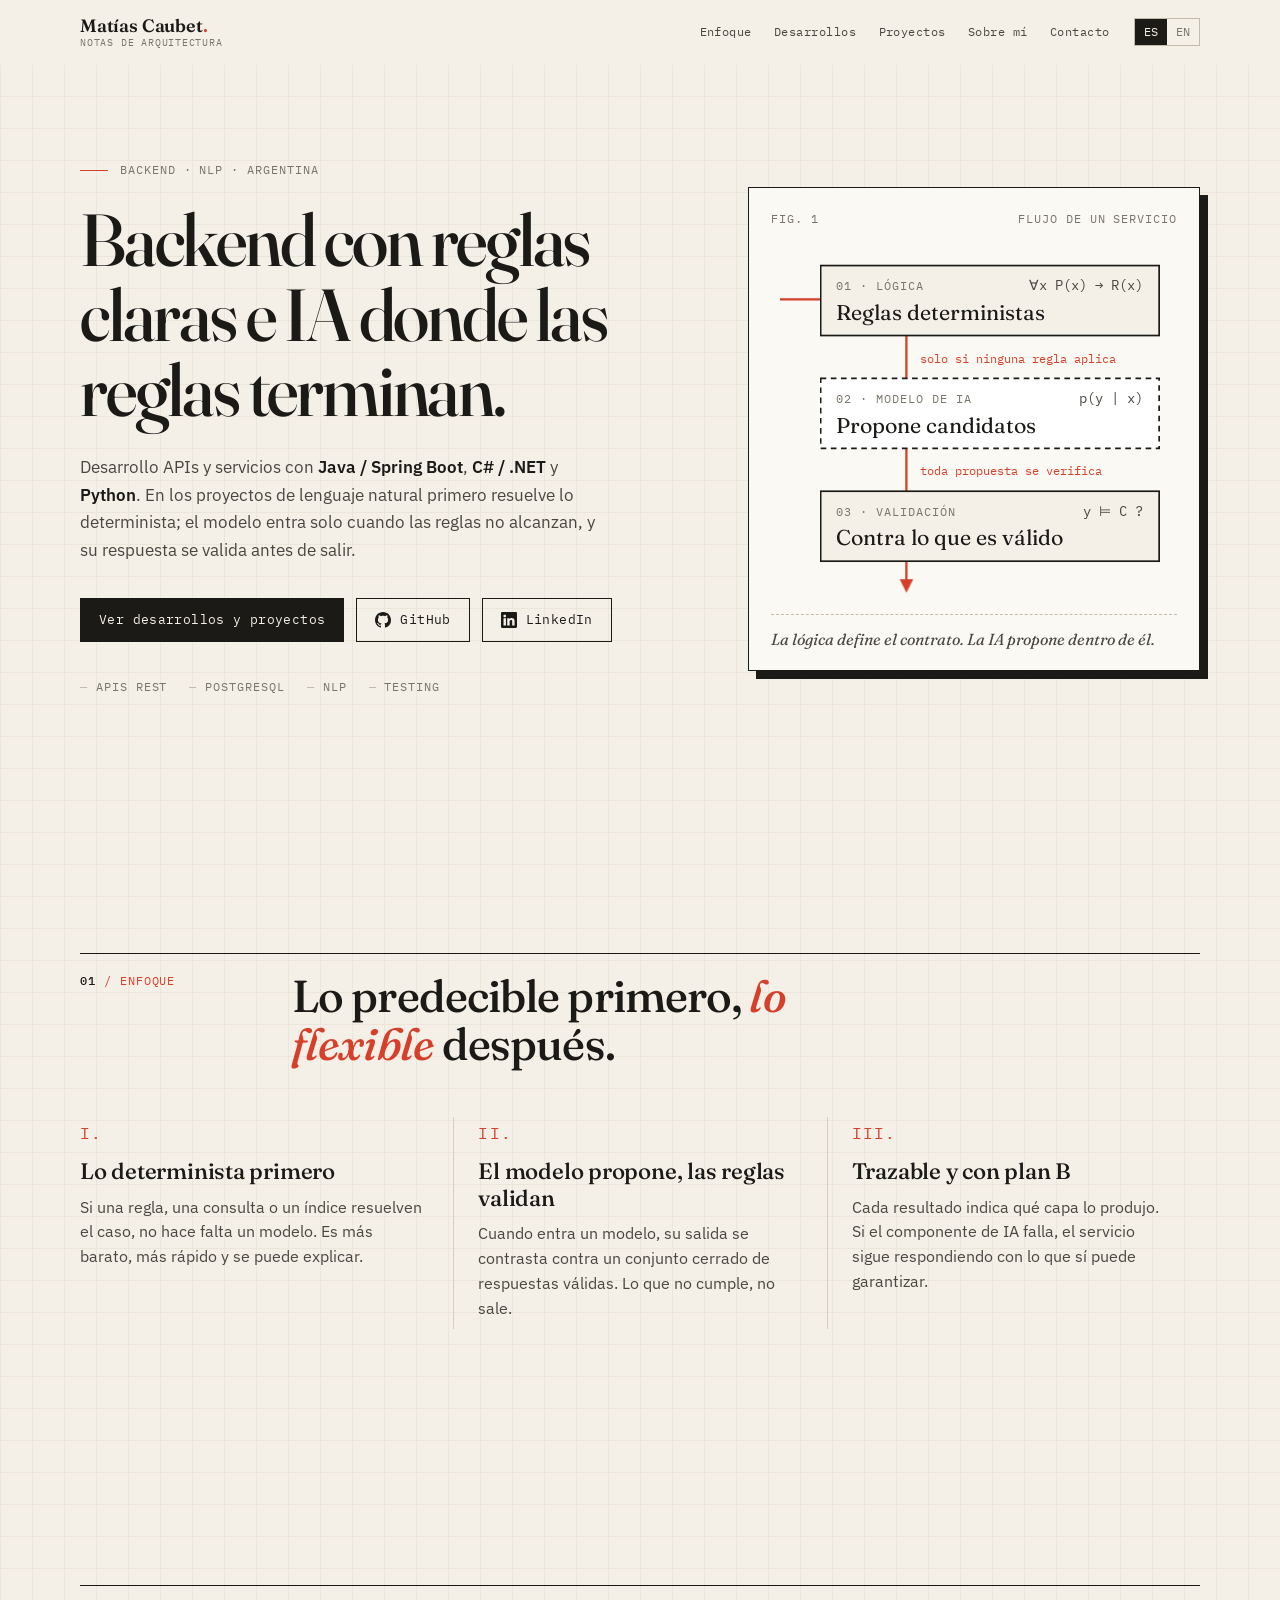
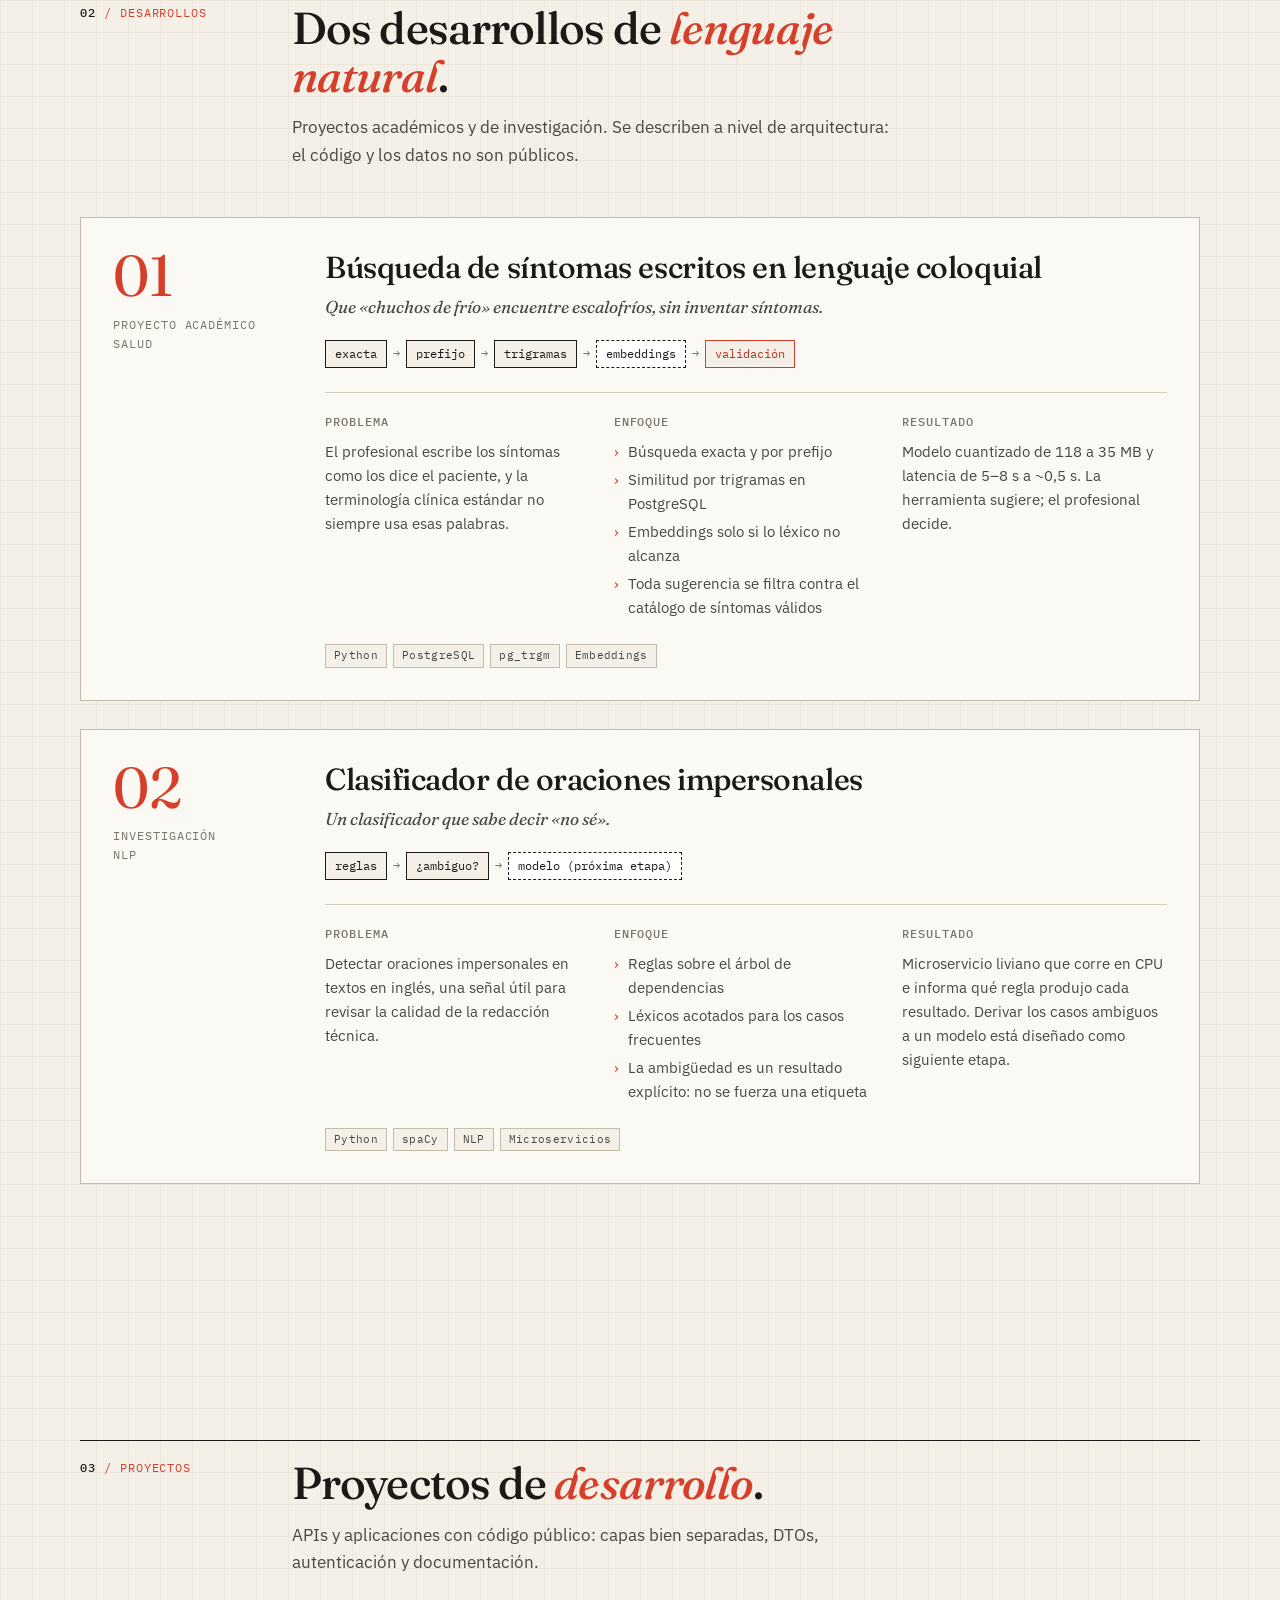
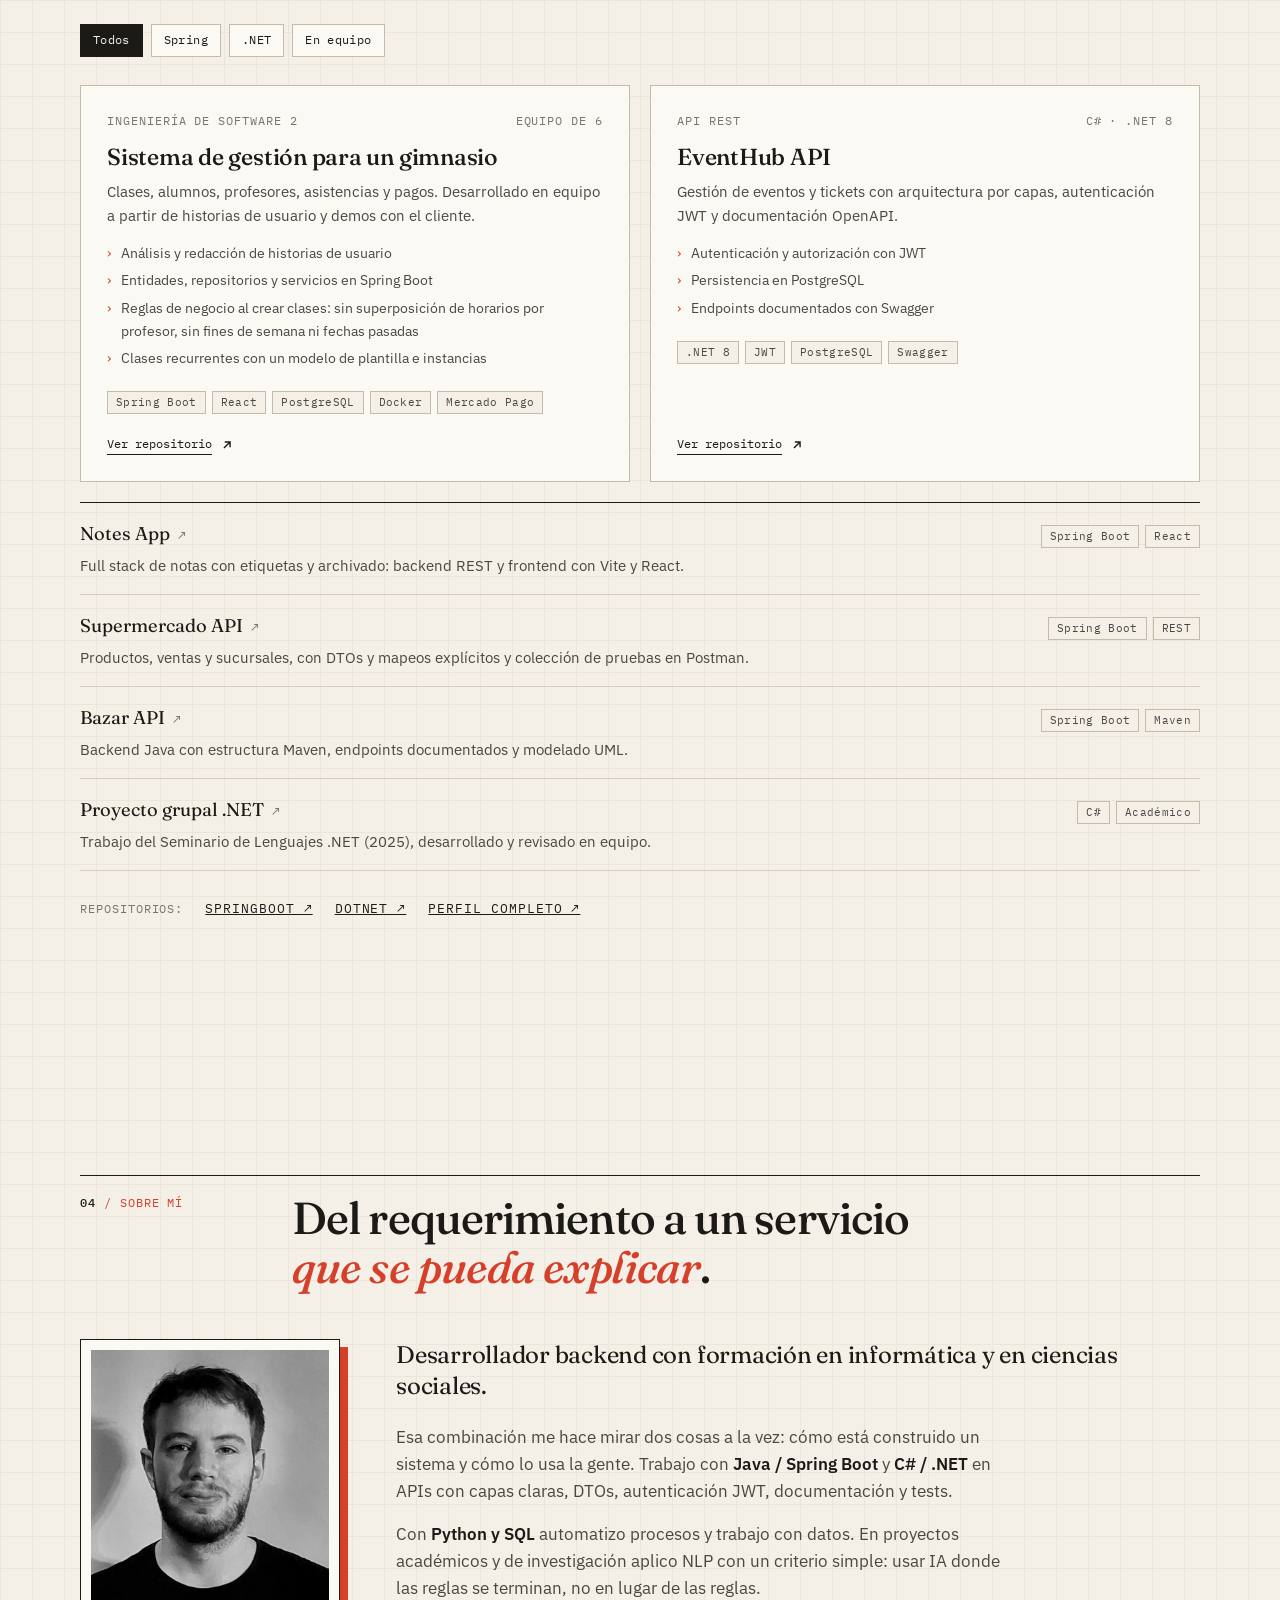
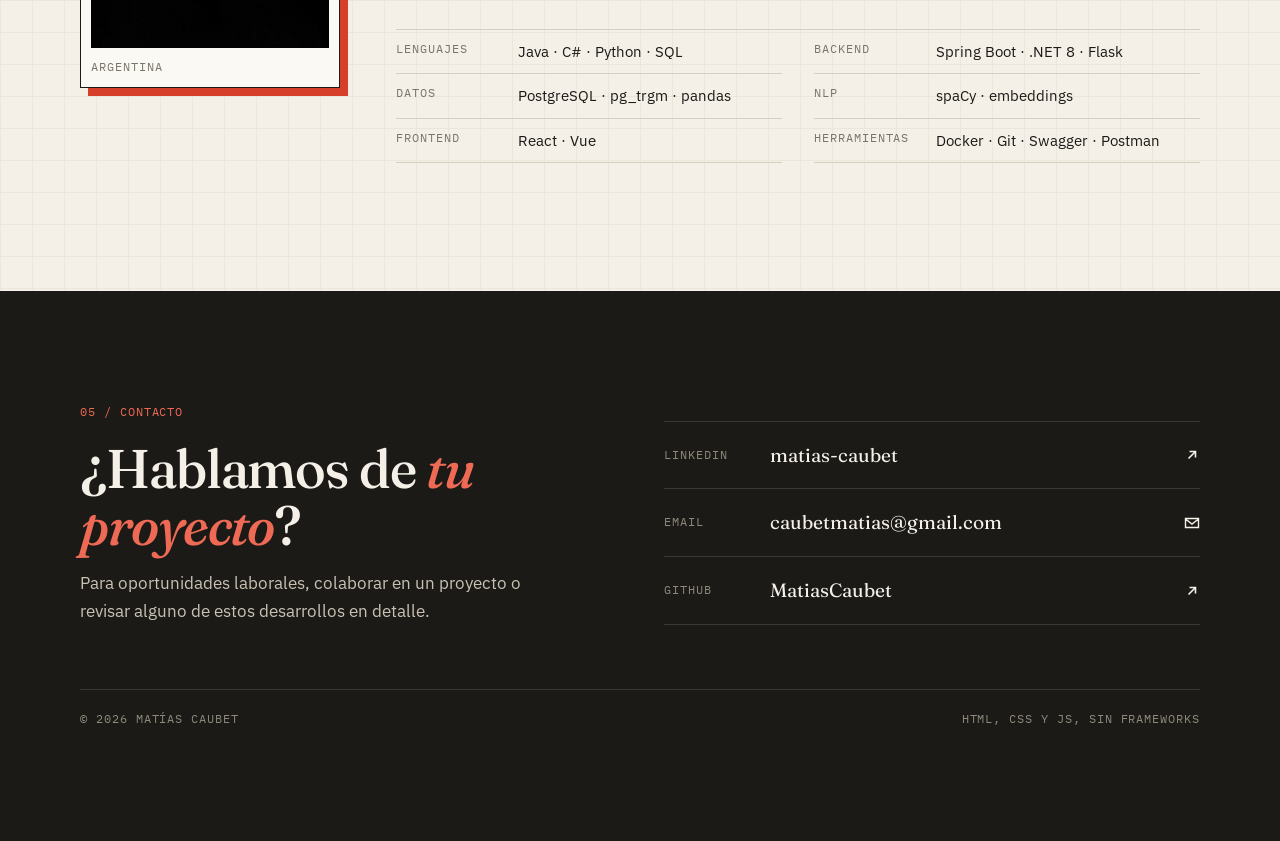
==== commit 9b5c669b: "Renombrar Casos a Desarrollos y quitar el énfasis del titular Co-Authored-By: Claude Opus 5.5 <norep" ====
--- a/index.html
+++ b/index.html
@@ -19,7 +19,7 @@
   <link rel="preconnect" href="https://fonts.gstatic.com" crossorigin />
   <link href="https://fonts.googleapis.com/css2?family=Fraunces:ital,opsz,wght@0,9..144,400;0,9..144,500;0,9..144,600;1,9..144,400;1,9..144,500&family=IBM+Plex+Mono:wght@400;500&family=IBM+Plex+Sans:wght@400;500;600&display=swap" rel="stylesheet" />
   <link rel="icon" href="data:image/svg+xml,%3Csvg xmlns=%27http://www.w3.org/2000/svg%27 viewBox=%270 0 32 32%27%3E%3Crect width=%2732%27 height=%2732%27 fill=%27%231b1a17%27/%3E%3Ctext x=%2716%27 y=%2723%27 font-family=%27Georgia%27 font-size=%2720%27 fill=%27%23f4f0e8%27 text-anchor=%27middle%27%3EM%3C/text%3E%3Ccircle cx=%2726%27 cy=%2722%27 r=%272.5%27 fill=%27%23d6402b%27/%3E%3C/svg%3E" />
-  <link rel="stylesheet" href="styles.css" />
+  <link rel="stylesheet" href="styles.css?v=20261118" />
 </head>
 
 <body>
@@ -42,7 +42,7 @@
 
       <nav class="nav" data-nav id="nav" aria-label="Navegación principal">
         <a href="#enfoque">Enfoque</a>
-        <a href="#casos">Casos</a>
+        <a href="#desarrollos">Desarrollos</a>
         <a href="#proyectos">Proyectos</a>
         <a href="#sobre-mi">Sobre mí</a>
         <a href="#contacto">Contacto</a>
@@ -66,14 +66,14 @@
       <div class="wrap hero-grid">
         <div>
           <p class="hero-kicker mono">Backend · NLP · Argentina</p>
-          <h1 class="hero-title">Backend con reglas claras <em>e IA</em> donde las reglas terminan.</h1>
+          <h1 class="hero-title">Backend con reglas claras e IA donde las reglas terminan.</h1>
           <p class="hero-sub">
             Desarrollo APIs y servicios con <strong>Java / Spring Boot</strong>, <strong>C# / .NET</strong> y
             <strong>Python</strong>. En los proyectos de lenguaje natural primero resuelve lo determinista;
             el modelo entra solo cuando las reglas no alcanzan, y su respuesta se valida antes de salir.
           </p>
           <div class="hero-cta">
-            <a class="btn btn-solid" href="#casos">Ver casos y proyectos</a>
+            <a class="btn btn-solid" href="#desarrollos">Ver desarrollos y proyectos</a>
             <a class="btn btn-line" href="https://github.com/MatiasCaubet" target="_blank" rel="noreferrer">
               <svg aria-hidden="true"><use href="#i-gh"/></svg>GitHub
             </a>
@@ -143,13 +143,13 @@
       </div>
     </section>
 
-    <!-- ═════════ CASOS ═════════ -->
-    <section id="casos">
+    <!-- ═════════ DESARROLLOS ═════════ -->
+    <section id="desarrollos">
       <div class="wrap">
         <header class="sec-head reveal">
-          <p class="sec-num mono"><b>02</b> / Casos</p>
+          <p class="sec-num mono"><b>02</b> / Desarrollos</p>
           <div>
-            <h2 class="sec-title">Dos casos de <em>lenguaje natural</em>.</h2>
+            <h2 class="sec-title">Dos desarrollos de <em>lenguaje natural</em>.</h2>
             <p class="sec-lead">Proyectos académicos y de investigación. Se describen a nivel de arquitectura: el código y los datos no son públicos.</p>
           </div>
         </header>
@@ -352,7 +352,7 @@
           <div class="reveal">
             <span class="mono">05 / Contacto</span>
             <h2>¿Hablamos de <em>tu proyecto</em>?</h2>
-            <p>Para oportunidades laborales, colaborar en un proyecto o revisar alguno de estos casos en detalle.</p>
+            <p>Para oportunidades laborales, colaborar en un proyecto o revisar alguno de estos desarrollos en detalle.</p>
           </div>
           <div class="clinks reveal">
             <a href="https://www.linkedin.com/in/matias-caubet" target="_blank" rel="noreferrer">
@@ -374,6 +374,6 @@
     </section>
 
   </main>
-  <script src="script.js"></script>
+  <script src="script.js?v=20261118"></script>
 </body>
 </html>
